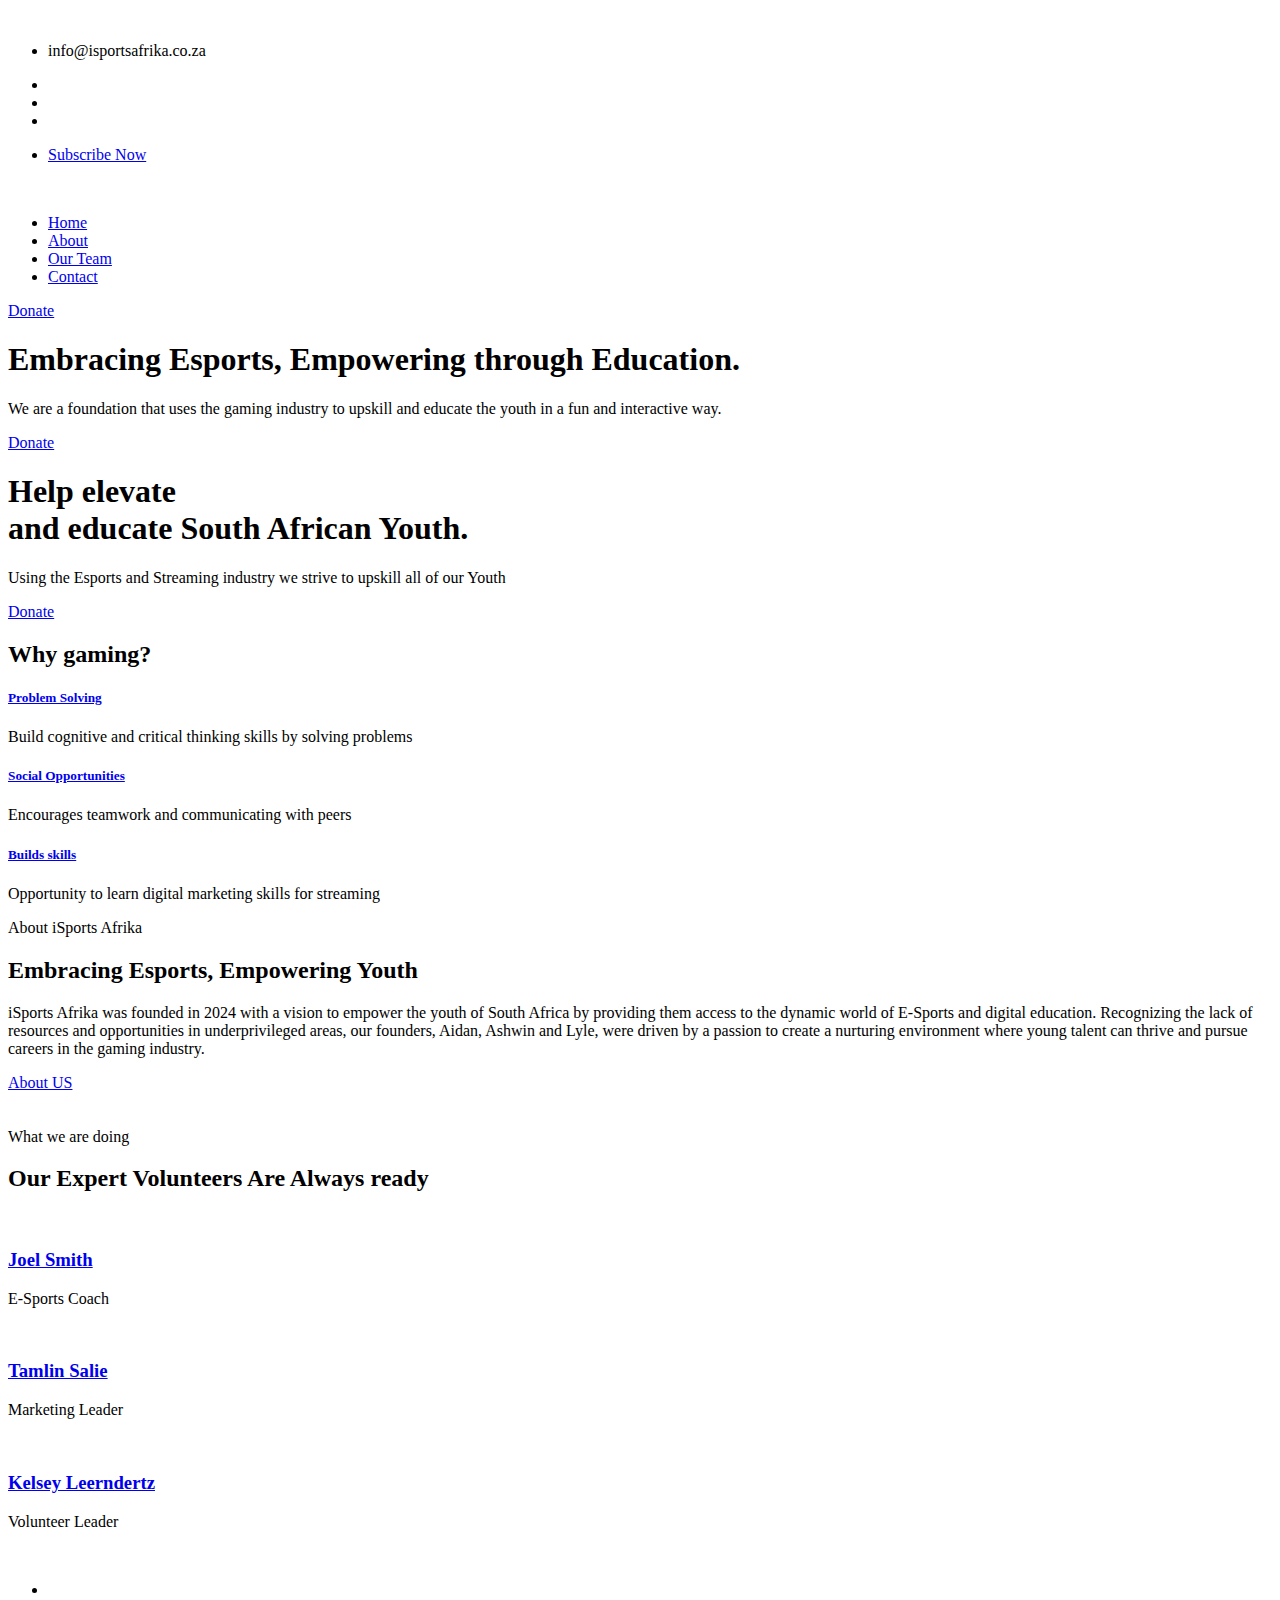
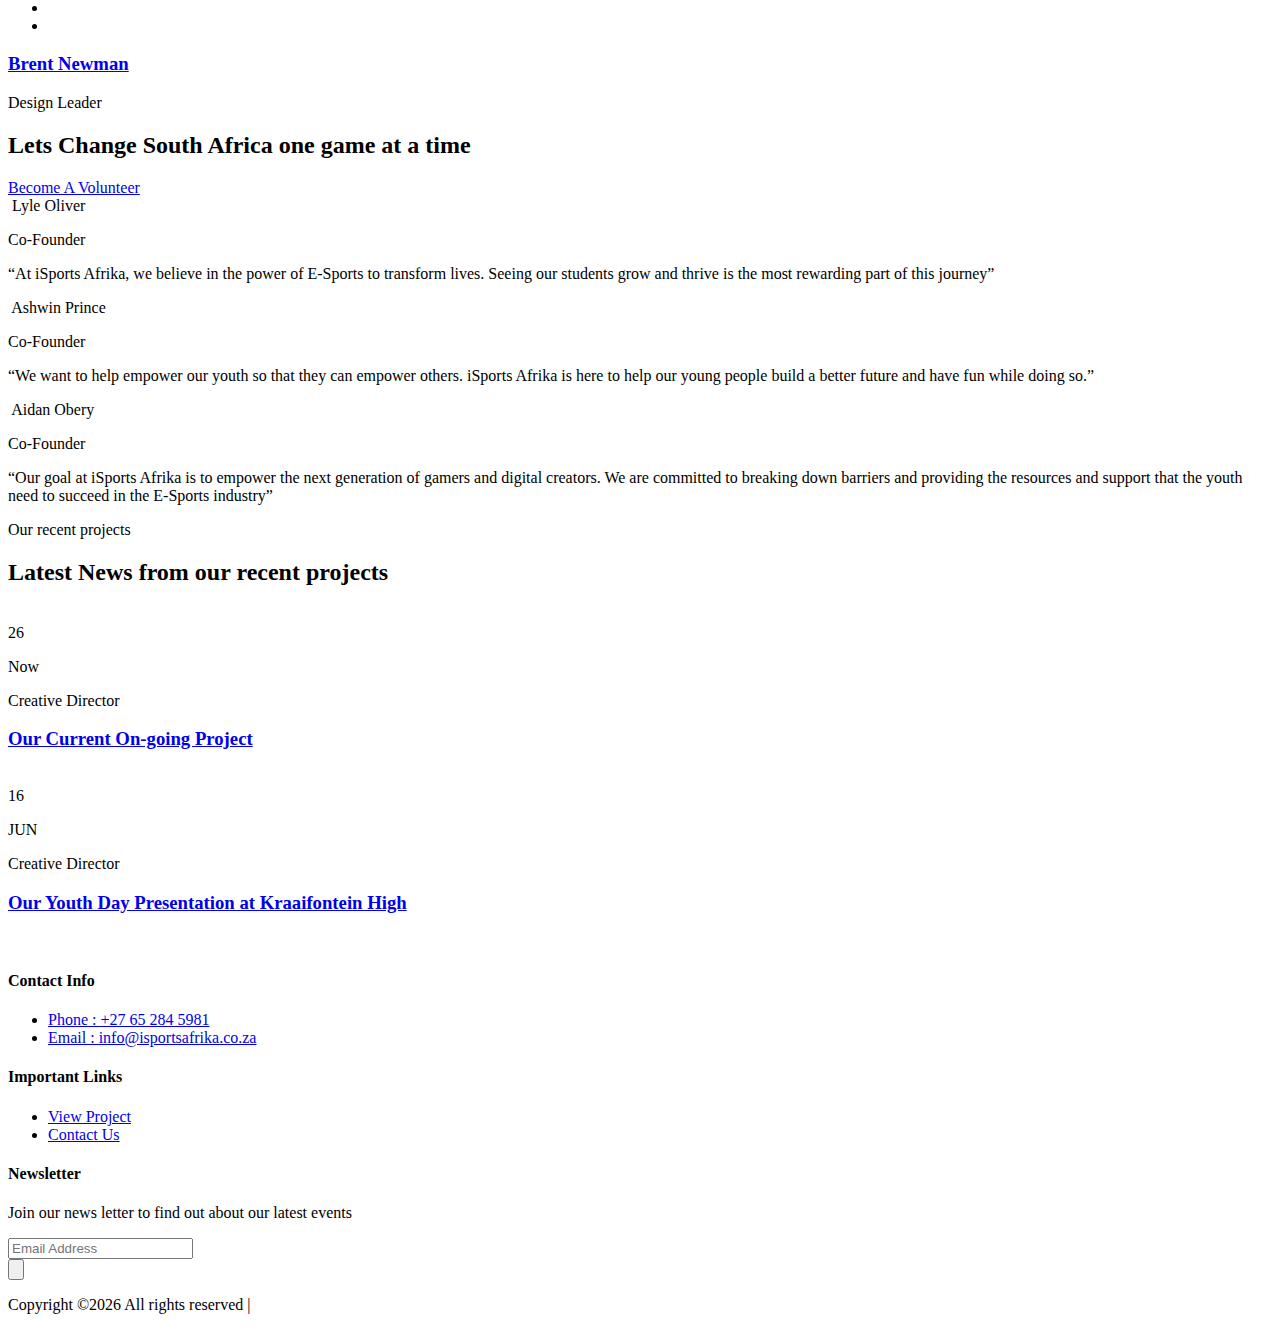
==== index.html @ 0a72df94 "Add files via upload" ====
<!doctype html>
<html class="no-js" lang="zxx">
<head>
    <meta charset="utf-8">
    <meta http-equiv="x-ua-compatible" content="ie=edge">
    <title> iSports Afrika Foundation</title>
    <meta name="description" content="">
    <meta name="viewport" content="width=device-width, initial-scale=1">
    <link rel="manifest" href="site.webmanifest">
    <link rel="shortcut icon" type="image/x-icon" href="/assets/img/logo/loder.png">

	<!-- CSS here -->
	<link rel="stylesheet" href="assets/css/bootstrap.min.css">
	<link rel="stylesheet" href="assets/css/owl.carousel.min.css">
	<link rel="stylesheet" href="assets/css/slicknav.css">
    <link rel="stylesheet" href="assets/css/flaticon.css">
    <link rel="stylesheet" href="assets/css/progressbar_barfiller.css">
    <link rel="stylesheet" href="assets/css/gijgo.css">
    <link rel="stylesheet" href="assets/css/animate.min.css">
    <link rel="stylesheet" href="assets/css/animated-headline.css">
	<link rel="stylesheet" href="assets/css/magnific-popup.css">
	<link rel="stylesheet" href="assets/css/fontawesome-all.min.css">
	<link rel="stylesheet" href="assets/css/themify-icons.css">
	<link rel="stylesheet" href="assets/css/slick.css">
	<link rel="stylesheet" href="assets/css/nice-select.css">
	<link rel="stylesheet" href="assets/css/style.css">
</head>
<body>
    <!-- ? Preloader Start -->
    <div id="preloader-active">
        <div class="preloader d-flex align-items-center justify-content-center">
            <div class="preloader-inner position-relative">
                <div class="preloader-circle"></div>
                <div class="preloader-img pere-text">
                    <img src="assets/img/logo/loder.png" alt="">
                </div>
            </div>
        </div>
    </div>
    <!-- Preloader Start -->
    <header>
        <!-- Header Start -->
        <div class="header-area">
            <div class="main-header ">
                <div class="header-top d-none d-lg-block">
                    <div class="container-fluid">
                        <div class="col-xl-12">
                            <div class="row d-flex justify-content-between align-items-center">
                                <div class="header-info-left d-flex">
                                    <ul>     
                                        
                                        <li>info@isportsafrika.co.za</li>
                                    </ul>
                                    <div class="header-social">    
                                        <ul>
                                            <li><a href="https://x.com/iSportsAfrika"><i class="fab fa-twitter"></i></a></li>
                                            <li><a  href="https://www.facebook.com/profile.php?id=61561066805795&mibextid=LQQJ4d"><i class="fab fa-facebook-f"></i></a></li>
                                            <li><a href="https://www.instagram.com/isportsafrika?igsh=MXF4ZG14bmx6enlydg%3D%3D&utm_source=qr"><i class="fab fa-instagram"></i></a></li>
                                            
                                        </ul>
                                    </div>
                                </div>
                                <div class="header-info-right d-flex align-items-center">
                                    
                                    <ul class="contact-now">     
                                        <li><a href="contact.html"> Subscribe Now</a></li>
                                    </ul>
                                </div>
                            </div>
                        </div>
                    </div>
                </div>
                <div class="header-bottom  header-sticky">
                    <div class="container-fluid">
                        <div class="row align-items-center">
                            <!-- Logo -->
                            <div class="col-xl-2 col-lg-2">
                                <div class="logo">
                                    <a href="index.html"><img src="assets/img/logo/logo.png" alt=""></a>
                                </div>
                            </div>
                            <div class="col-xl-10 col-lg-10">
                                <div class="menu-wrapper  d-flex align-items-center justify-content-end">
                                    <!-- Main-menu -->
                                    <div class="main-menu d-none d-lg-block">
                                        <nav>
                                            <ul id="navigation">                                                                                          
                                                <li><a href="index.html">Home</a></li>
                                                <li><a href="about.html">About</a></li>
                                                <li><a href="#Team">Our Team</a></li>
                                                
                                            
                                                
                                                </li>
                                                <li><a href="contact.html">Contact</a></li>
                                            </ul>
                                        </nav>
                                    </div>
                                    <!-- Header-btn -->
                                    <div class="header-right-btn d-none d-lg-block ml-20">
                                        <a href="contact.html" class="btn header-btn">Donate</a>
                                    </div>
                                </div>
                            </div> 
                            <!-- Mobile Menu -->
                            <div class="col-12">
                                <div class="mobile_menu d-block d-lg-none"></div>
                            </div>
                        </div>
                    </div>
                </div>
            </div>
        </div>
        <!-- Header End -->
    </header>
    <!-- header end -->
    <main>
    <!-- slider Area Start-->
    <div class="slider-area">
        <div class="slider-active">
            <!-- Single Slider -->
            <div class="single-slider slider-height d-flex align-items-center">
                <div class="container">
                    <div class="row">
                        <div class="col-xl-6 col-lg-6 col-md-8 col-sm-10">
                            <div class="hero__caption">
                                <h1 data-animation="fadeInUp" data-delay=".6s">Embracing Esports, Empowering through Education.</h1>
                                <P data-animation="fadeInUp" data-delay=".8s" >We are a foundation that uses the gaming industry to upskill and educate the youth in a fun and interactive way.</P>
                                <!-- Hero-btn -->
                                <div class="hero__btn">
                                    <a href="contact.html" class="btn hero-btn mb-10"  data-animation="fadeInLeft" data-delay=".8s">Donate</a>
                                    <a href="contact.html" class="cal-btn ml-15" data-animation="fadeInRight" data-delay="1.0s">
                                        
                                    
                                    </a>
                                </div>
                            </div>
                        </div>
                    </div>
                </div>
            </div>
            <!-- Single Slider -->
            <div class="single-slider slider-height d-flex align-items-center">
                <div class="container">
                    <div class="row">
                        <div class="col-xl-6 col-lg-6 col-md-8 col-sm-10">
                            <div class="hero__caption">
                                <h1 data-animation="fadeInUp" data-delay=".6s">Help elevate<br> and educate South African Youth.</h1>
                                <P data-animation="fadeInUp" data-delay=".8s" >Using the Esports and Streaming industry we strive to upskill all of our Youth</P>
                                <!-- Hero-btn -->
                                <div class="hero__btn">
                                    <a href="contact.html" class="btn hero-btn mb-10"  data-animation="fadeInLeft" data-delay=".8s">Donate</a>
                                    <a href="contact.html" class="cal-btn ml-15" data-animation="fadeInRight" data-delay="1.0s">
                                        
                                        
                                    </a>
                                </div>
                            </div>
                        </div>
                    </div>
                </div>
            </div>
        </div>
    </div>
    <!-- slider Area End-->
    <!--? Services Area Start -->
    <div class="service-area section-padding30">
        <div class="container">
            <div class="row justify-content-center">
                <div class="col-xl-6 col-lg-7 col-md-10 col-sm-10">
                    <!-- Section Tittle -->
                    <div class="section-tittle text-center mb-80">
                        
                        <h2>Why gaming?</h2>
                    </div>
                </div>
            </div>
            <div class="row">
                <div class="col-lg-4 col-md-6 col-sm-6">
                    <div class="single-cat text-center mb-50">
                        <div class="cat-icon">
                            <span class="flaticon-null-1"></span>
                        </div>
                        <div class="cat-cap">
                            <h5><a href="services.html">Problem Solving</a></h5>
                            <p>Build cognitive and critical thinking skills by solving problems                            </p>
                        </div>
                    </div>
                </div>
                <div class="col-lg-4 col-md-6 col-sm-6">
                    <div class="single-cat active text-center mb-50">
                        <div class="cat-icon">
                            <span class="flaticon-think"></span>
                        </div>
                        <div class="cat-cap">
                            <h5><a href="services.html">Social Opportunities</a></h5>
                            <p>Encourages teamwork and communicating with peers
                            </p>
                        </div>
                    </div>
                </div>
                <div class="col-lg-4 col-md-6 col-sm-6">
                    <div class="single-cat text-center mb-50">
                        <div class="cat-icon">
                            <span class="flaticon-gear"></span>
                        </div>
                        <div class="cat-cap">
                            <h5><a href="services.html">Builds skills</a></h5>
                            <p>Opportunity to learn digital marketing skills for streaming</p>
                        </div>
                    </div>
                </div>
            </div>
        </div>
    </div>
    <!-- Services Area End -->
    <!--? About Law Start-->
    <section class="about-low-area section-padding2">
        <div class="container">
            <div class="row">
                <div class="col-lg-6 col-md-10">
                    <div class="about-caption mb-50">
                        <!-- Section Tittle -->
                        <div class="section-tittle mb-35">
                            <span>About iSports Afrika</span>
                            <h2>Embracing Esports, Empowering Youth</h2>
                        </div>
                        <p>iSports Afrika was founded in 2024 with a vision to empower the youth of South Africa by providing them access to the dynamic world of E-Sports and digital education. Recognizing the lack of resources and opportunities in underprivileged areas, our founders, Aidan, Ashwin and Lyle, were driven by a passion to create a nurturing environment where young talent can thrive and pursue careers in the gaming industry.</p>
                        <div class="section-tittle mb-35">
                            <span></span>
                        </div>
                    </div>
                    <a href="about.html" class="btn">About US</a>
                </div>
                <div class="col-lg-6 col-md-12">
                    <!-- about-img -->
                    <div class="about-img ">
                        <div class="about-font-img d-none d-lg-block">
                            <img src="assets/img/gallery/about2.png" alt="">
                        </div>
                        <div class="about-back-img ">
                            <img src="assets/img/gallery/about1.png" alt="">
                        </div>
                    </div>
                </div>
            </div>
        </div>
    </section>
    <!-- About Law End-->

    <section id="Team">
    <!--? Team Ara Start -->
    <div class="team-area pt-160 pb-160">
        <div class="container">
            <div class="row justify-content-center">
                <div class="col-xl-6 col-lg-7 col-md-10 col-sm-10">
                    <!-- Section Tittle -->
                    <div class="section-tittle section-tittle2 text-center mb-70">
                        <span>What we are doing</span>
                        <h2>Our Expert Volunteers Are Always ready</h2>
                    </div> 
                </div>
            </div>
            <div class="row">
                <div class="col-lg-3 col-md-6 col-sm-6">
                    <div class="single-team mb-30">
                        <div class="team-img">
                            <img src="assets/img/gallery/joel.png" alt="">
                            <!-- Blog Social -->
                            
                        </div>
                        <div class="team-caption">
                            <h3><a href="instructor.html">Joel Smith</a></h3>
                            <p>E-Sports Coach</p>
                        </div>
                    </div>
                </div>
                <div class="col-lg-3 col-md-6 col-sm-6">
                    <div class="single-team mb-30">
                        <div class="team-img">
                            <img src="assets/img/gallery/tamlin.png" alt="">
                            <!-- Blog Social -->
                           
                        </div>
                        <div class="team-caption">
                            <h3><a href="instructor.html">Tamlin Salie</a></h3>
                            <p>Marketing Leader</p>
                        </div>
                    </div>
                </div>
                <div class="col-lg-3 col-md-6 col-sm-6">
                    <div class="single-team mb-30">
                        <div class="team-img">
                            <img src="assets/img/gallery/kelsey.png" alt="">
                            <!-- Blog Social -->
                           
                        </div>
                        <div class="team-caption">
                            <h3><a href="instructor.html">Kelsey Leerndertz</a></h3>
                            <p>Volunteer Leader</p>
                        </div>
                    </div>
                </div>
                <div class="col-lg-3 col-md-6 col-sm-6">
                    <div class="single-team mb-30">
                        <div class="team-img">
                            <img src="assets/img/gallery/brent.png" alt="">
                            <!-- Blog Social -->
                            <ul class="team-social">
                                <li><a href="#"><i class="fab fa-facebook-f"></i></a></li>
                                <li><a href="#"><i class="fab fa-twitter"></i></a></li>
                                <li><a href="#"><i class="fas fa-globe"></i></a></li>
                            </ul>
                        </div>
                        <div class="team-caption">
                            <h3><a href="instructor.html">Brent Newman</a></h3>
                            <p>Design Leader</p>
                        
                        </div>
                    </div>
                </div>
            </div>
        </div>
    </div>

</section>
    <!-- Team Ara End -->
    <!-- Want To work -->
    <section class="wantToWork-area ">
        <div class="container">
            <div class="wants-wrapper w-padding2  section-bg" data-background="assets/img/gallery/section_bg01.png">
                <div class="row align-items-center justify-content-between">
                    <div class="col-xl-5 col-lg-9 col-md-8">
                        <div class="wantToWork-caption wantToWork-caption2">
                            <h2>Lets Change South Africa one game at a time</h2>
                        </div>
                    </div>
                    <div class="col-xl-2 col-lg-3 col-md-4">
                        <a href="contact.html" class="btn white-btn f-right sm-left">Become A Volunteer</a>
                    </div>
                </div>
            </div>
        </div>
    </section>
    <!-- Want To work End -->
    <!--? Testimonial Start -->
    <div class="testimonial-area testimonial-padding">
        <div class="container">
            <!-- Testimonial contents -->
            <div class="row d-flex justify-content-center">
                <div class="col-xl-8 col-lg-8 col-md-10">
                    <div class="h1-testimonial-active dot-style">
                        <!-- Single Testimonial -->
                        <div class="single-testimonial text-center">
                            <div class="testimonial-caption ">
                                <!-- founder -->
                                <div class="testimonial-founder">
                                    <div class="founder-img mb-40">
                                        <img src="assets/img/gallery/lyle_circle_resized.png" alt="">
                                        <span>Lyle Oliver</span>
                                        <p>Co-Founder</p>
                                    </div>
                                </div>
                                <div class="testimonial-top-cap">
                                    <p>“At iSports Afrika, we believe in the power of E-Sports to transform lives. Seeing our students grow and thrive is the most rewarding part of this journey”</p>
                                </div>
                            </div>
                        </div>
                        <!-- Single Testimonial -->
                        <div class="single-testimonial text-center">
                            <div class="testimonial-caption ">
                                <!-- founder -->
                                <div class="testimonial-founder">
                                    <div class="founder-img mb-40">
                                        <img src="assets/img/gallery/ashwin_circle_resized.png" alt="">
                                        <span>Ashwin Prince</span>
                                        <p>Co-Founder</p>
                                    </div>
                                </div>
                                <div class="testimonial-top-cap">
                                    <p>“We want to help empower our youth so that they can empower others. iSports Afrika is here to help our young people build a better future and have fun while doing so.”</p>
                                </div>
                            </div>
                        </div>
                        <!-- Single Testimonial -->
                        <div class="single-testimonial text-center">
                            <div class="testimonial-caption ">
                                <!-- founder -->
                                <div class="testimonial-founder">
                                    <div class="founder-img mb-40">
                                        <img src="assets/img/gallery/aiden_circle_resized.png" alt="">
                                        <span>Aidan Obery</span>
                                        <p>Co-Founder</p>
                                    </div>
                                </div>
                                <div class="testimonial-top-cap">
                                    <p>“Our goal at iSports Afrika is to empower the next generation of gamers and digital creators. We are committed to breaking down barriers and providing the resources and support that the youth need to succeed in the E-Sports industry”</p>
                                </div>
                            </div>
                        </div>
                    </div>
                </div>
            </div>
        </div>
    </div>
    <!-- Testimonial End -->
    <!--? Blog Area Start -->
    <section class="home-blog-area section-padding30">
        <div class="container">
            <!-- Section Tittle -->
            <div class="row justify-content-center">
                <div class="col-xl-5 col-lg-6 col-md-9 col-sm-10">
                    <div class="section-tittle text-center mb-90">
                        <span>Our recent projects</span>
                        <h2>Latest News from our recent projects</h2>
                    </div>
                </div>
            </div>
            <div class="row">
                <div class="col-xl-6 col-lg-6 col-md-6">
                    <div class="home-blog-single mb-30">
                        <div class="blog-img-cap">
                            <div class="blog-img"> <a href="assets/First Presentation Report 16 June 2024.pdf"></a>
                                <img src="assets/img/gallery/blog_replace.png" alt="">
                                <!-- Blog date -->
                                <div class="blog-date text-center">
                                    <span>26</span>
                                    <p>Now</p>
                                </div>
                            </div>
                            <div class="blog-cap">
                                <p>Creative Director</p>
                                <h3><a href="/assets/First Presentation Report 16 June 2024.pdf">Our Current On-going Project</a></h3>
                            </div>
                        </div>
                    </div>
                </div>
                <div class="col-xl-6 col-lg-6 col-md-6">
                    <div class="home-blog-single mb-30">
                        <div class="blog-img-cap">
                            <div class="blog-img">
                                <img src="assets/img/gallery/youth_day_blog.png" alt="">
                                <!-- Blog date -->
                                <div class="blog-date text-center">
                                    <span>16</span>
                                    <p>JUN</p>
                                </div>
                            </div>
                            <div class="blog-cap">
                                <p>Creative Director</p>
                                <h3><a href="/assets/First Presentation Report 16 June 2024.pdf">Our Youth Day Presentation at Kraaifontein High</a></h3>
                            </div>
                        </div>
                    </div>
                </div>
            </div>
        </div>
    </section>
    <!-- Blog Area End -->
   
    </main>
    <footer>
        <div class="footer-wrapper section-bg2" data-background="assets/img/gallery/footer_bg.png">
            <!-- Footer Top-->
            <div class="footer-area footer-padding">
                <div class="container">
                    <div class="row d-flex justify-content-between">
                        <div class="col-xl-3 col-lg-3 col-md-4 col-sm-6">
                        <div class="single-footer-caption mb-50">
                            <div class="single-footer-caption mb-30">
                                <div class="footer-tittle">
                                    <div class="footer-logo mb-20">
                                        <a href="index.html"><img src="assets/img/logo/logo_footer.png" alt=""></a>
                                    </div>
                                </div>
                            </div>
                        </div>
                        </div>
                        <div class="col-xl-3 col-lg-3 col-md-4 col-sm-5">
                            <div class="single-footer-caption mb-50">
                                <div class="footer-tittle">
                                    <h4>Contact Info</h4>
                                    <ul>
                                        </li>
                                        <li><a href="#">Phone : +27 65 284 5981</a></li>
                                        <li><a href="#">Email : info@isportsafrika.co.za</a></li>
                                    </ul>
                                </div>

                            </div>
                        </div>
                        <div class="col-xl-3 col-lg-3 col-md-4 col-sm-5">
                            <div class="single-footer-caption mb-50">
                                <div class="footer-tittle">
                                    <h4>Important Links</h4>
                                    <ul>
                                        <li><a href="/assets/First Presentation Report 16 June 2024.pdf"> View Project</a></li>
                                        <li><a href="contact.html">Contact Us</a></li>
                                        
                                    </ul>
                                </div>
                            </div>
                        </div>
                        <div class="col-xl-3 col-lg-3 col-md-4 col-sm-5">
                            <div class="single-footer-caption mb-50">
                                <div class="footer-tittle">
                                    <h4>Newsletter</h4>
                                    <div class="footer-pera footer-pera2">
                                    <p>Join our news letter to find out about our latest events</p>
                                </div>
                                <!-- Form -->
                                <div class="footer-form" >
                                    <div id="mc_embed_signup">
                                        <form target="_blank" action="https://spondonit.us12.list-manage.com/subscribe/post?u=1462626880ade1ac87bd9c93a&amp;id=92a4423d01"
                                        method="get" class="subscribe_form relative mail_part">
                                            <input type="email" name="email" id="newsletter-form-email" placeholder="Email Address"
                                            class="placeholder hide-on-focus" onfocus="this.placeholder = ''"
                                            onblur="this.placeholder = ' Email Address '">
                                            <div class="form-icon">
                                                <button type="submit" name="submit" id="newsletter-submit"
                                                class="email_icon newsletter-submit button-contactForm"><img src="assets/img/gallery/form.png" alt=""></button>
                                            </div>
                                            <div class="mt-10 info"></div>
                                        </form>
                                    </div>
                                </div>
                                </div>
                            </div>
                        </div>
                    </div>
                </div>
            </div>
            <!-- footer-bottom -->
            <div class="footer-bottom-area">
                <div class="container">
                    <div class="footer-border">
                        <div class="row d-flex justify-content-between align-items-center">
                            <div class="col-xl-10 col-lg-9 ">
                                <div class="footer-copy-right">
                                    <p><!-- Link back to Colorlib can't be removed. Template is licensed under CC BY 3.0. -->
  Copyright &copy;<script>document.write(new Date().getFullYear());</script> All rights reserved | </a>
  <!-- Link back to Colorlib can't be removed. Template is licensed under CC BY 3.0. --></p>
                                </div>
                            </div>
                            <div class="col-xl-2 col-lg-3">
                                <div class="footer-social f-right">
                                    <a href="https://x.com/iSportsAfrika"><i class="fab fa-twitter"></i></a>
                                    <a  href="https://www.facebook.com/profile.php?id=61561066805795&mibextid=LQQJ4d"><i class="fab fa-facebook-f"></i></a>
                                    <a href="#"><i class="fas fa-globe"></i></a>
                                    
                                </div>
                            </div>
                        </div>
                    </div>
                </div>
            </div>
        </div>
    </footer>
    

    <!-- Scroll Up -->
    <div id="back-top" >
        <a title="Go to Top" href="#"> <i class="fas fa-level-up-alt"></i></a>
    </div>

    <!-- JS here -->

    <script src="./assets/js/vendor/modernizr-3.5.0.min.js"></script>
    <!-- Jquery, Popper, Bootstrap -->
    <script src="./assets/js/vendor/jquery-1.12.4.min.js"></script>
    <script src="./assets/js/popper.min.js"></script>
    <script src="./assets/js/bootstrap.min.js"></script>
    <!-- Jquery Mobile Menu -->
    <script src="./assets/js/jquery.slicknav.min.js"></script>

    <!-- Jquery Slick , Owl-Carousel Plugins -->
    <script src="./assets/js/owl.carousel.min.js"></script>
    <script src="./assets/js/slick.min.js"></script>
    <!-- One Page, Animated-HeadLin -->
    <script src="./assets/js/wow.min.js"></script>
    <script src="./assets/js/animated.headline.js"></script>
    <script src="./assets/js/jquery.magnific-popup.js"></script>

    <!-- Date Picker -->
    <script src="./assets/js/gijgo.min.js"></script>
    <!-- Nice-select, sticky -->
    <script src="./assets/js/jquery.nice-select.min.js"></script>
    <script src="./assets/js/jquery.sticky.js"></script>
    <!-- Progress -->
    <script src="./assets/js/jquery.barfiller.js"></script>
    
    <!-- counter , waypoint,Hover Direction -->
    <script src="./assets/js/jquery.counterup.min.js"></script>
    <script src="./assets/js/waypoints.min.js"></script>
    <script src="./assets/js/jquery.countdown.min.js"></script>
    <script src="./assets/js/hover-direction-snake.min.js"></script>

    <!-- contact js -->
    <script src="./assets/js/contact.js"></script>
    <script src="./assets/js/jquery.form.js"></script>
    <script src="./assets/js/jquery.validate.min.js"></script>
    <script src="./assets/js/mail-script.js"></script>
    <script src="./assets/js/jquery.ajaxchimp.min.js"></script>
    
    <!-- Jquery Plugins, main Jquery -->	
    <script src="./assets/js/plugins.js"></script>
    <script src="./assets/js/main.js"></script>
    
    </body>
</html>
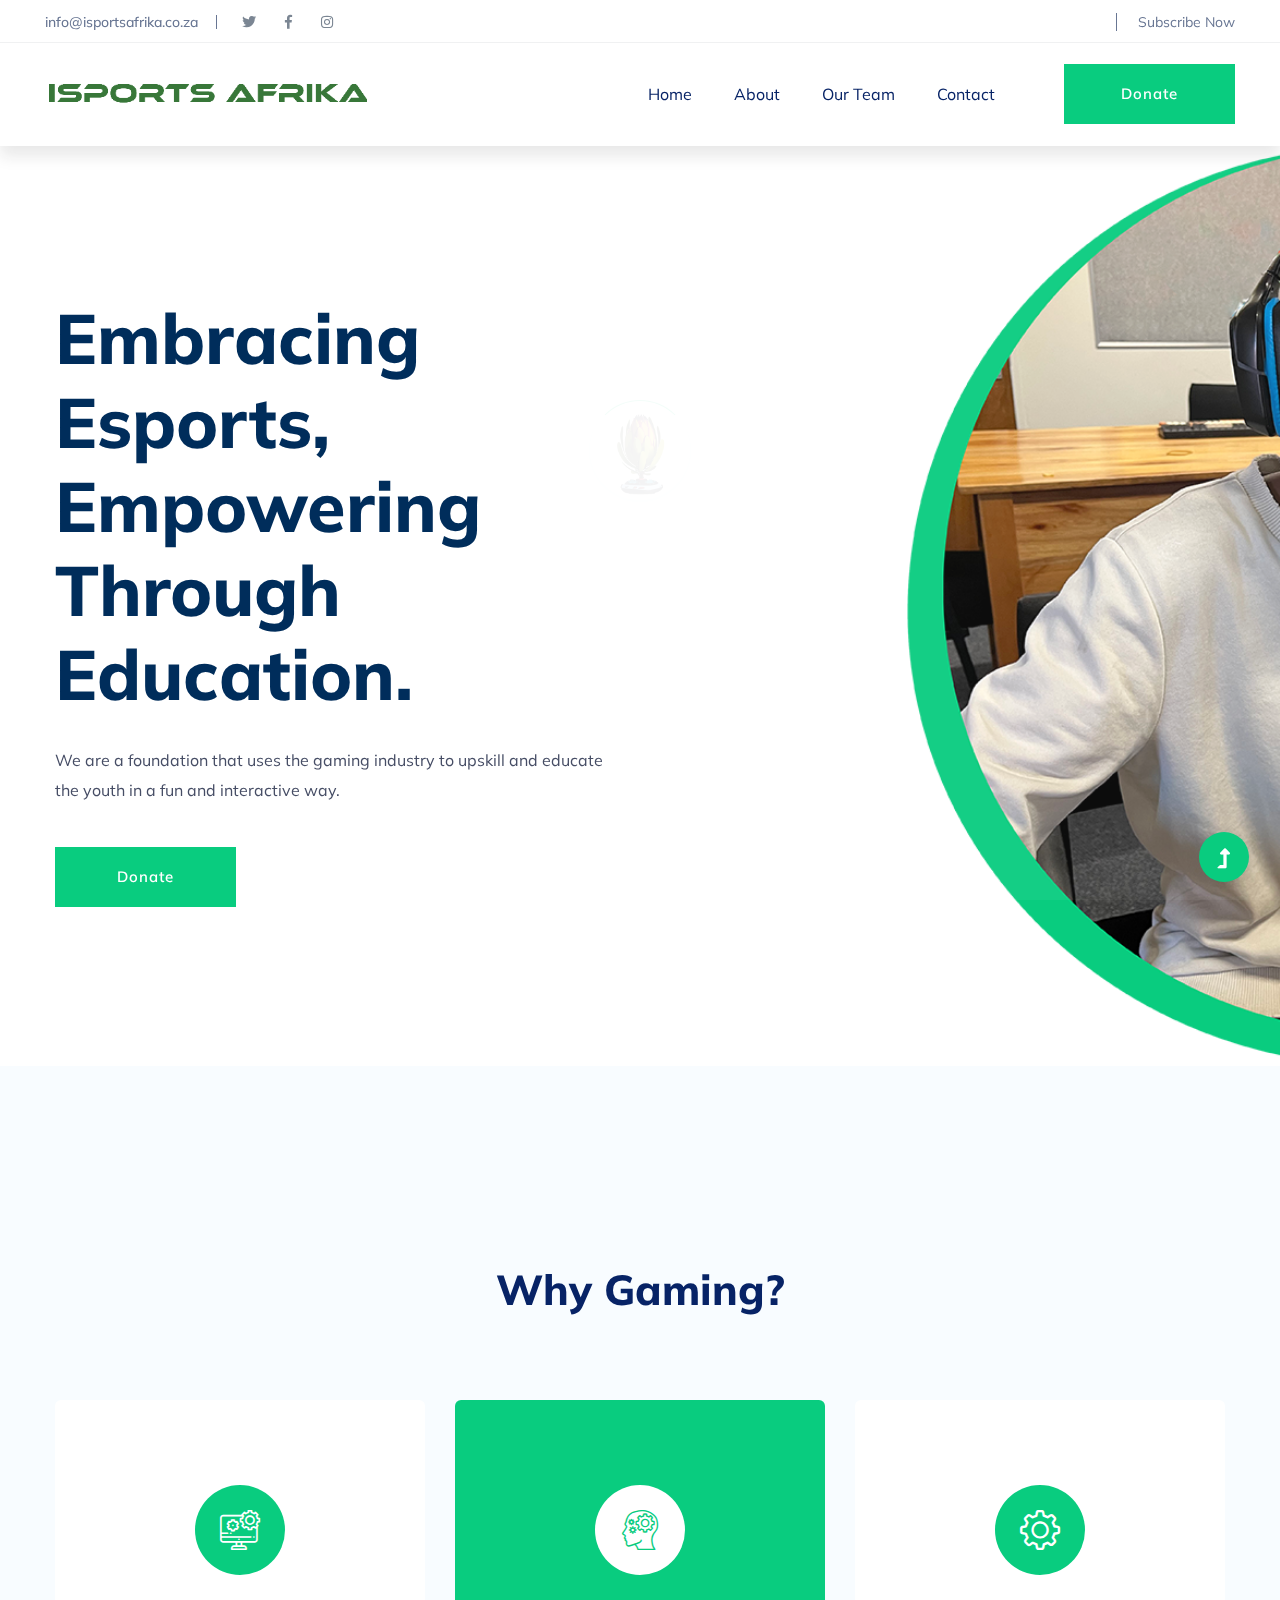
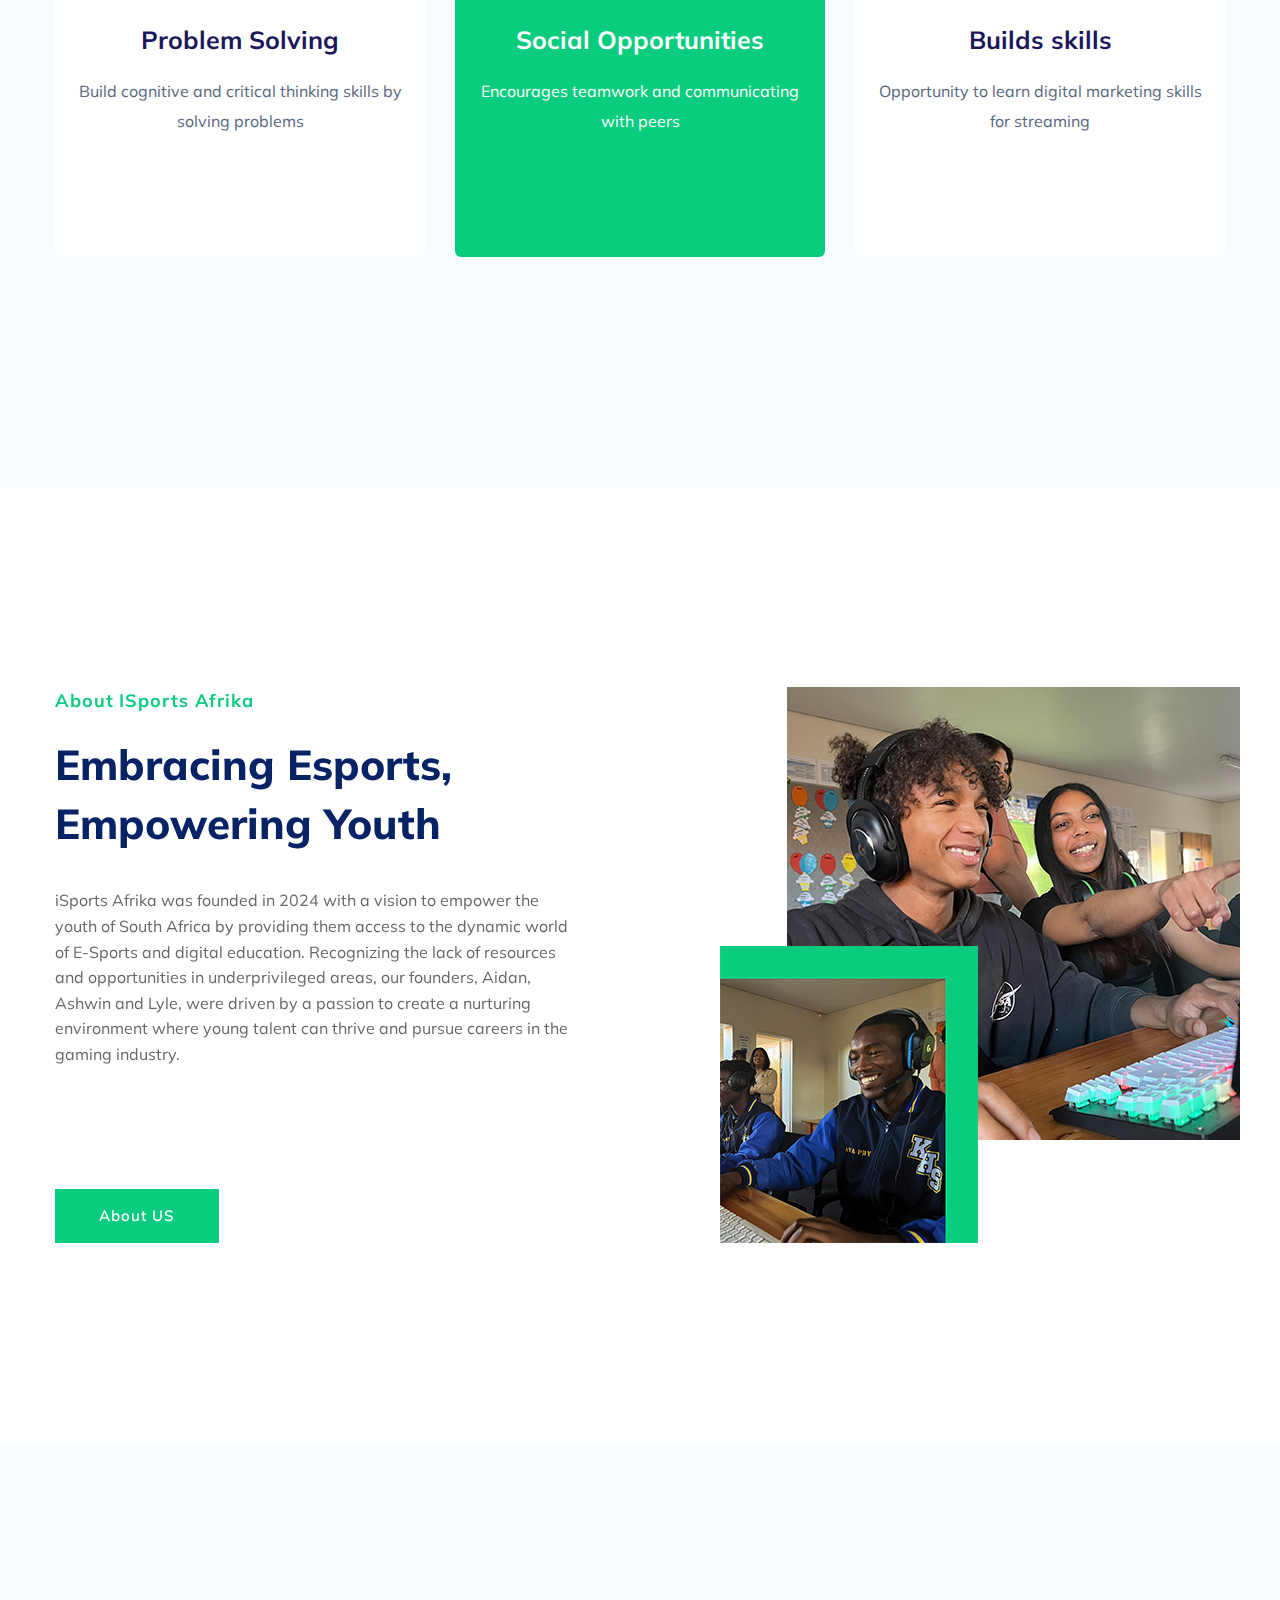
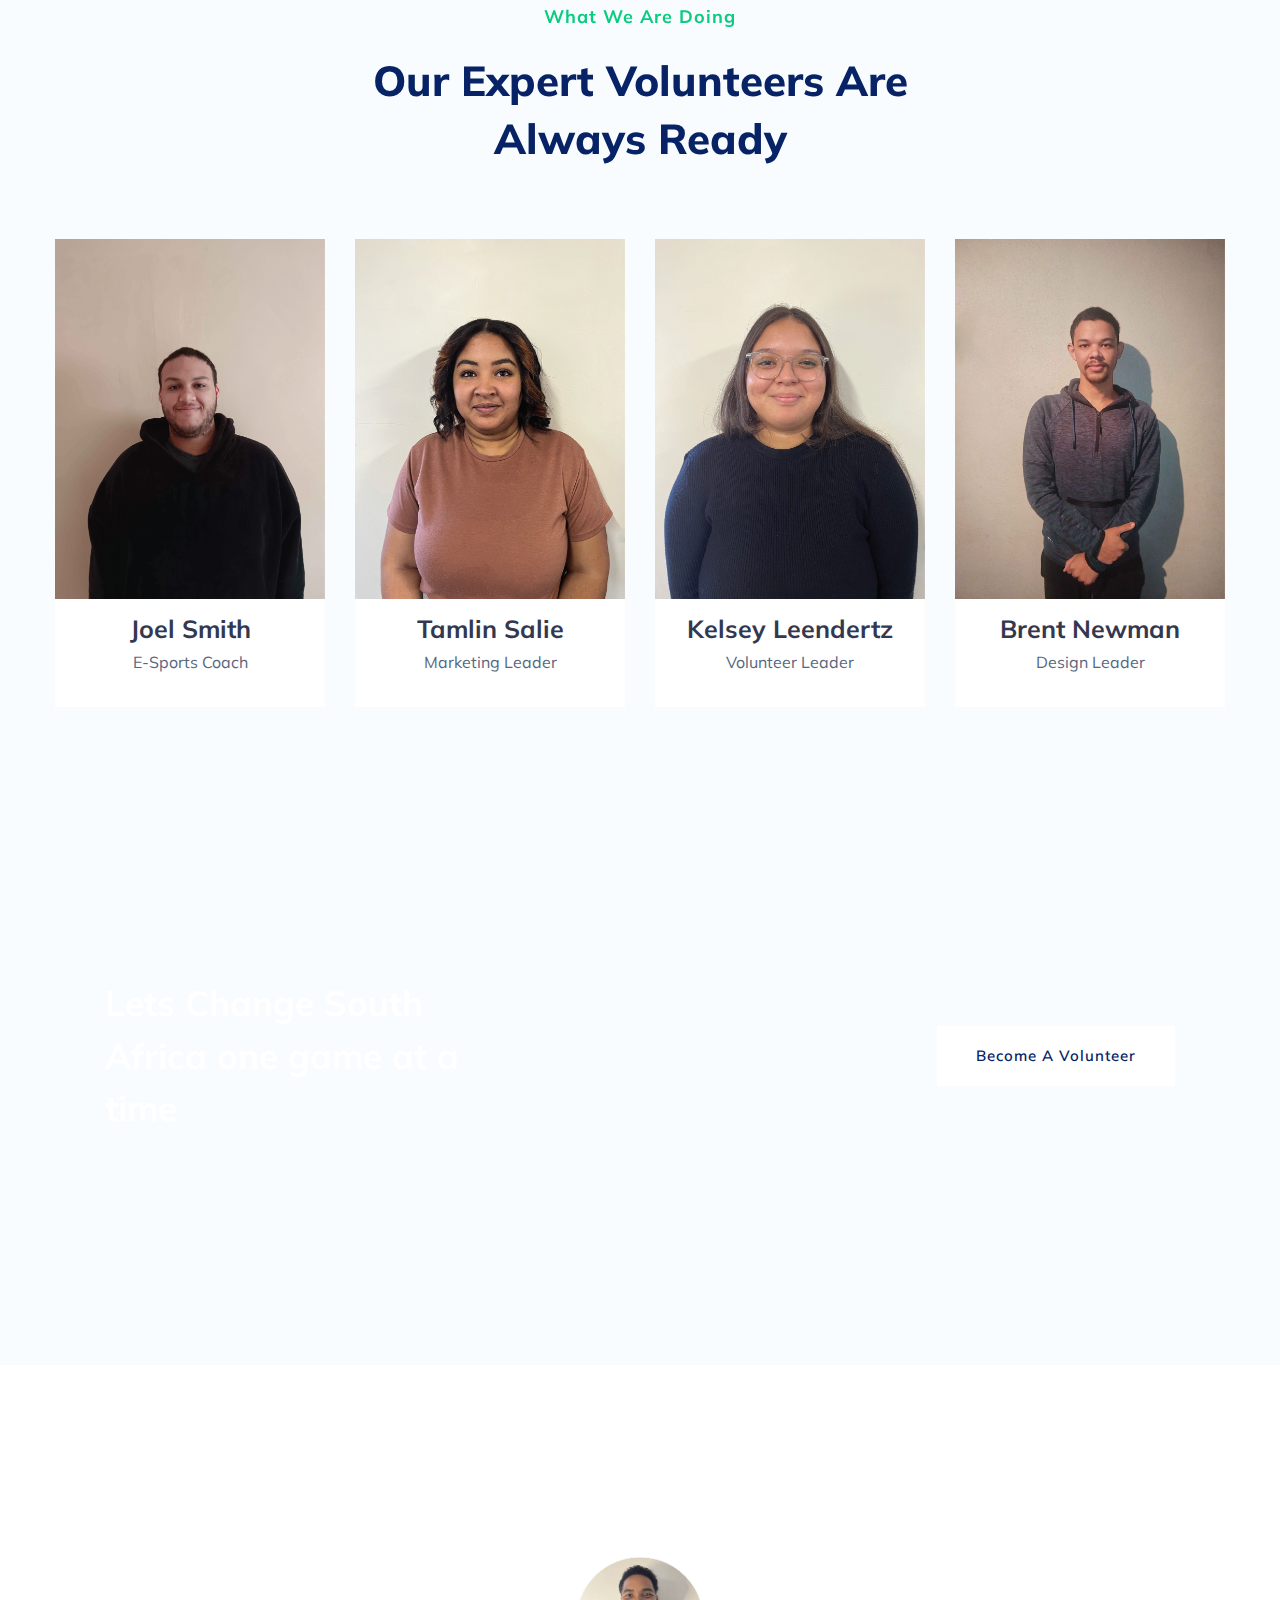
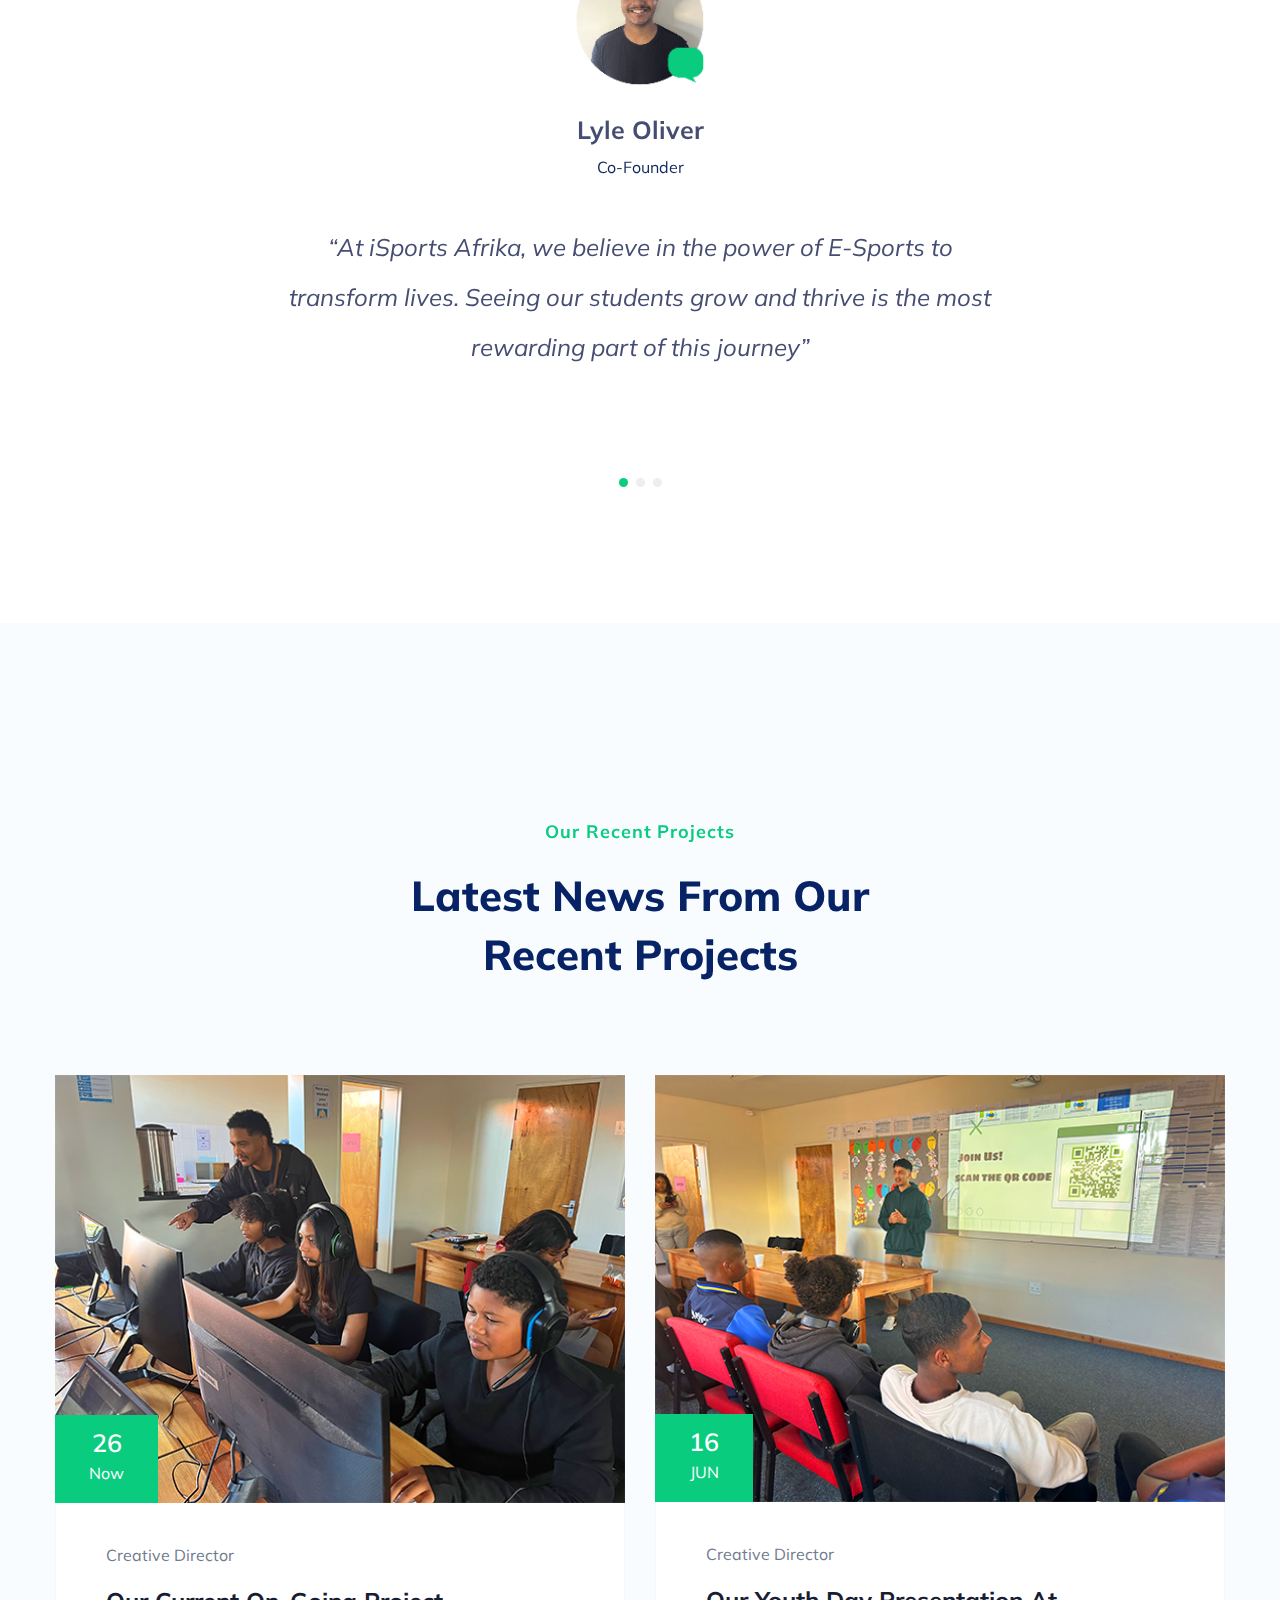
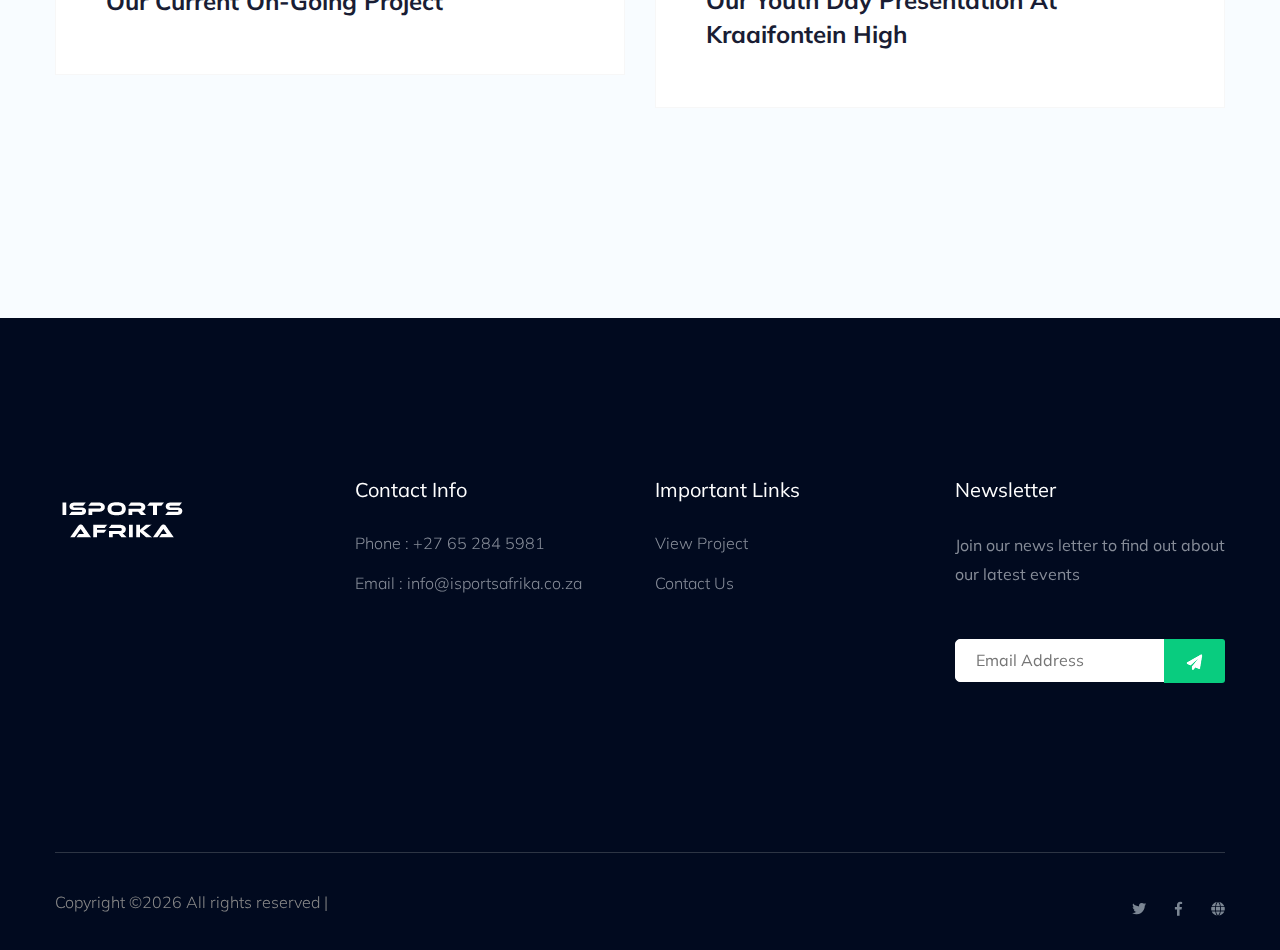
==== commit 99e15f17: "Update index.html" ====
--- a/index.html
+++ b/index.html
@@ -296,7 +296,7 @@
                            
                         </div>
                         <div class="team-caption">
-                            <h3><a href="instructor.html">Kelsey Leerndertz</a></h3>
+                            <h3><a href="instructor.html">Kelsey Leendertz</a></h3>
                             <p>Volunteer Leader</p>
                         </div>
                     </div>
@@ -607,4 +607,4 @@
     <script src="./assets/js/main.js"></script>
     
     </body>
-</html>+</html>
--- a/assets/css/flaticon.css
+++ b/assets/css/flaticon.css
@@ -0,0 +1,34 @@
+	/*
+  	Flaticon icon font: Flaticon
+  	Creation date: 02/06/2020 05:24
+  	*/
+
+@font-face {
+  font-family: "Flaticon";
+  src: url("../fonts/Flaticon.eot");
+  src: url("../fonts/Flaticon.eot?#iefix") format("embedded-opentype"),
+       url("../fonts/Flaticon.woff2") format("woff2"),
+       url("../fonts/Flaticon.woff") format("woff"),
+       url("../fonts/Flaticon.ttf") format("truetype"),
+       url("../fonts/Flaticon.svg#Flaticon") format("svg");
+  font-weight: normal;
+  font-style: normal;
+}
+
+@media screen and (-webkit-min-device-pixel-ratio:0) {
+  @font-face {
+    font-family: "Flaticon";
+    src: url("../fonts/Flaticon.svg#Flaticon") format("svg");
+  }
+}
+
+[class^="flaticon-"]:before, [class*=" flaticon-"]:before,
+[class^="flaticon-"]:after, [class*=" flaticon-"]:after {   
+  font-family: Flaticon;
+font-style: normal;
+}
+
+.flaticon-null:before { content: "\f100"; }
+.flaticon-null-1:before { content: "\f101"; }
+.flaticon-gear:before { content: "\f102"; }
+.flaticon-think:before { content: "\f103"; }--- a/assets/css/progressbar_barfiller.css
+++ b/assets/css/progressbar_barfiller.css
@@ -0,0 +1,98 @@
+
+
+/* Custom Code skills */
+.single-skill{
+  display: flex;
+}
+
+.single-skill span {
+	color: #79838b;
+	font-size: 13px;
+	font-weight: 300;
+	letter-spacing: 0;
+	margin-bottom: 14px;
+	display: block;
+}
+.single-skill .bar-progress {
+	width: 100%;
+}
+.single-skill .bar-title {
+  width: 20%;
+  margin-bottom: 19px;
+}
+
+.skills-content {
+  padding-top: 200px;
+  padding-left: 70px;
+}
+
+.skills-shape-bg {
+  height: 651px;
+  width: 868px;
+  position: absolute;
+  content: "";
+  border: 2px solid #4d4d4d;
+  left: 40%;
+  top: 255px;
+}
+
+.skills-shape-bg::before {
+  position: absolute;
+  content: "";
+  height: 465px;
+  width: 300px;
+  border: 2px solid #4d4d4d;
+  left: -35%;
+  top: 50%;
+  transform: translateY(-50%);
+  border-right: 0;
+}
+
+
+
+/* Default */
+.barfiller {
+	width: 100%;
+	height: 10px;
+	background: #f6f9fc;
+  position: relative;
+  border-radius: 5px;
+}
+
+.barfiller .fill {
+  display: block;
+  position: relative;
+  width: 0px;
+  height: 100%;
+  background: #333;
+  z-index: 1;
+  border-radius: 5px;
+}
+
+.barfiller .tipWrap { display: none; }
+
+.barfiller .tip {
+  margin-top: -28px;
+  padding: 2px 4px;
+  font-size: 16px;
+  color: #09cc7f;
+  left: 0px;
+  position: absolute;
+  z-index: 2;
+  background: transparent;
+  font-weight: 800;
+}
+
+.barfiller .tip:after {
+  border: solid;
+  border-color: rgba(0,0,0,.8) transparent;
+  border-width: 6px 6px 0 6px;
+  content: "";
+  display: block;
+  position: absolute;
+  left: 9px;
+  top: 100%;
+  z-index: 9;
+  display: none;
+  
+}
--- a/assets/css/gijgo.css
+++ b/assets/css/gijgo.css
@@ -0,0 +1,2698 @@
+.gj-button {
+    background-color: #f5f5f5;
+    border: 1px solid #ddd;
+    color: #000;
+    border-radius: 3px;
+    padding: 6px 10px;
+    cursor: pointer;
+}
+
+.gj-unselectable {
+    -webkit-touch-callout: none;
+    -webkit-user-select: none;
+    -khtml-user-select: none;
+    -moz-user-select: none;
+    -ms-user-select: none;
+    user-select: none;
+}
+
+.gj-row {
+    display: -webkit-box;
+    display: -ms-flexbox;
+    display: flex;
+    -ms-flex-wrap: wrap;
+    flex-wrap: wrap;
+}
+
+.gj-margin-left-5 {
+    margin-left: 5px;
+}
+
+.gj-margin-left-10 {
+    margin-left: 10px;
+}
+
+.gj-width-full {
+    width: 100%;
+}
+
+.gj-cursor-pointer {
+    cursor: pointer;
+}
+
+.gj-text-align-center {
+    text-align: center;
+}
+
+.gj-font-size-16 {
+    font-size: 16px;
+}
+
+.gj-hidden {
+    display: none;
+}
+
+/** Material Design */
+.gj-button-md {
+    background: 0 0;
+    border: none;
+    border-radius: 2px;
+    color: rgba(0, 0, 0, 0.87);
+    position: relative;
+    height: 36px;
+    margin: 0;
+    min-width: 64px;
+    padding: 0 16px;
+    display: inline-block;
+    font-family: "Roboto","Helvetica","Arial",sans-serif;
+    font-size: 1rem;
+    font-weight: 500;
+    text-transform: uppercase;
+    letter-spacing: 0;
+    overflow: hidden;
+    will-change: box-shadow;
+    transition: box-shadow .2s cubic-bezier(.4,0,1,1),background-color .2s cubic-bezier(.4,0,.2,1),color .2s cubic-bezier(.4,0,.2,1);
+    outline: none;
+    cursor: pointer;
+    text-decoration: none;
+    text-align: center;
+    line-height: 36px;
+    vertical-align: middle;
+    overflow: hidden;
+    -webkit-user-select: none;
+    -moz-user-select: none;
+    -ms-user-select: none;
+    user-select: none;
+}
+
+.gj-button-md:hover {
+    background-color: rgba(158,158,158,.2);
+}
+
+.gj-button-md:disabled {
+    color: rgba(0,0,0,.26);
+    background: 0 0;
+}
+
+.gj-button-md .material-icons,
+.gj-button-md .gj-icon {
+    vertical-align: middle;
+    /*font-size: 1.3rem;
+    margin-right: 4px;*/
+}
+
+.gj-button-md.gj-button-md-icon {
+    width: 24px;
+    height: 31px;
+    min-width: 24px;
+    padding: 0px;
+    display: table;
+}
+
+.gj-button-md.gj-button-md-icon .material-icons,
+.gj-button-md.gj-button-md-icon .gj-icon {
+    display: table-cell;
+    margin-right: 0px;
+    width: 24px;
+    height: 24px;
+}
+
+.gj-button-md.active {
+    background-color: rgba(158,158,158,.4);
+}
+
+.gj-button-md-group {
+    position: relative;
+    display: inline-block;
+    vertical-align: middle;
+}
+.gj-textbox-md {
+	/* border: none; */
+	/* border-bottom: 1px solid rgba(0,0,0,.42); */
+	display: block;
+	font-family: "Helvetica","Arial",sans-serif;
+	font-size: 16px;
+	line-height: 16px;
+	/* padding: 4px 0px; */
+	margin: 0;
+	/* width: 100%; */
+	background: 0 0;
+	/* text-align: ; */
+	color: rgba(0,0,0,.87);
+	padding-left: 44px;
+	border: 1px solid #dca73a;
+	/* padding: 15px 15px; */
+	/* text-align: center; */
+	width: 177px;
+	height: 55px;
+	border-radius: 5px;
+}
+.gj-textbox-md:focus,
+.gj-textbox-md:active {
+    /* border-bottom: 2px solid rgba(0,0,0,.42); */
+    outline: none;
+}
+
+.gj-textbox-md::placeholder {
+    color: #8e8e8e;
+}
+
+.gj-textbox-md:-ms-input-placeholder {
+    color: #8e8e8e;
+}
+
+.gj-textbox-md::-ms-input-placeholder {
+    color: #8e8e8e;
+}
+
+.gj-md-spacer-24 {
+    min-width: 24px;
+    width: 24px;
+    display: inline-block;
+}
+
+.gj-md-spacer-32 {
+    min-width: 32px;
+    width: 32px;
+    display: inline-block;
+}
+
+.gj-modal {
+    position: fixed;
+    top: 0;
+    right: 0;
+    bottom: 0;
+    left: 0;
+    z-index: 1203;
+    display: none;
+    overflow: hidden;
+    -webkit-overflow-scrolling: touch;
+    outline: 0;
+    background-color: rgba(0, 0, 0, 0.54118);
+    transition: 200ms ease opacity;
+    will-change: opacity;
+}
+
+/* List */
+ul.gj-list li [data-role="wrapper"] {
+    display: table;
+    width: 100%;
+}
+
+ul.gj-list li [data-role="checkbox"] {
+    display: table-cell;
+    vertical-align:middle;
+    text-align:center;
+}
+
+ul.gj-list li [data-role="image"] {
+    display: table-cell;
+    vertical-align:middle;
+    text-align:center;
+}
+
+ul.gj-list li [data-role="display"] {
+    display: table-cell;
+    vertical-align:middle;
+    cursor: pointer;
+}
+
+ul.gj-list li [data-role="display"]:empty:before {
+  content: "\200b"; /* unicode zero width space character */
+}
+
+/* List - Bootstrap */
+ul.gj-list-bootstrap {
+    padding-left: 0px;
+    margin-bottom: 0px;
+}
+
+ul.gj-list-bootstrap li {
+    padding: 0px;
+}
+
+ul.gj-list-bootstrap li [data-role="wrapper"] {
+    padding: 0px 10px;
+}
+
+ul.gj-list-bootstrap li [data-role="checkbox"] {
+    width: 24px;
+    padding: 3px;
+}
+
+ul.gj-list-bootstrap li [data-role="image"] {
+    width: 24px;
+    height: 24px;
+}
+
+ul.gj-list-bootstrap li [data-role="display"] {
+    padding: 8px 0px 8px 4px;
+}
+
+.list-group-item.active ul li, .list-group-item.active:focus ul li, .list-group-item.active:hover ul li {
+    text-shadow: none;
+    color:initial;
+}
+
+/* List - Material Design */
+ul.gj-list-md {
+    padding: 0px;
+    list-style: none;
+    list-style-type: none;
+    line-height: 24px;
+    letter-spacing: 0;
+    color: #616161; /* Gray 700 */
+}
+
+ul.gj-list-md li {
+    display: list-item;
+    list-style-type: none;
+    padding: 0px;
+    min-height: unset;
+    box-sizing: border-box;
+    align-items: center;
+    cursor: default;
+    overflow: hidden;
+
+    font-family: "Roboto","Helvetica","Arial",sans-serif;
+    font-size: 16px;
+    font-weight: 400;
+    letter-spacing: .04em;
+    line-height: 1;
+    
+    -webkit-flex-direction: row;
+    -ms-flex-direction: row;
+    flex-direction: row;
+    -webkit-flex-wrap: nowrap;
+    -ms-flex-wrap: nowrap;
+    flex-wrap: nowrap;
+}
+
+ul.gj-list-md li [data-role="checkbox"] {
+    height: 24px;
+    width: 24px;
+}
+
+ul.gj-list-md li [data-role="image"] {
+    height: 24px;
+    width: 24px;
+}
+
+ul.gj-list-md li [data-role="display"] {
+    padding: 8px 0px 8px 5px;
+    order: 0;
+    flex-grow: 2;
+    text-decoration: none;
+    box-sizing: border-box;
+    align-items: center;
+    text-align: left;
+    color: rgba(0,0,0,.87);
+}
+
+ul.gj-list-md li.disabled>[data-role="wrapper"]>[data-role="display"] {
+    color: #9E9E9E; /* Gray 500 */
+}
+
+.gj-list-md-active {
+    background: #e0e0e0;
+    color: #3f51b5;
+}
+
+
+/* Picker */
+.gj-picker {
+    position: absolute;
+    z-index: 1203;
+    background-color: #fff;
+}
+
+.gj-picker .selected {
+    color: #fff;
+}
+
+/* Material Design */
+.gj-picker-md {
+    font-family: "Roboto","Helvetica","Arial",sans-serif;
+    font-size: 16px;
+    font-weight: 400;
+    letter-spacing: .04em;
+    line-height: 1;
+    color: rgba(0,0,0,.87);
+    border: 1px solid #E0E0E0;
+}
+
+.gj-modal .gj-picker-md {
+    border: 0px;
+}
+
+.gj-picker-md [role="header"] {
+    color: rgba(255, 255, 255, 0.54);
+    display: flex;
+    background: #2196f3;
+    align-items: baseline;
+    user-select: none;
+    justify-content: center;
+}
+
+.gj-picker-md [role="footer"] {
+    float: right;
+    padding: 10px;
+}
+
+.gj-picker-md [role="footer"] button.gj-button-md {
+    color: #2196f3;
+    font-weight: bold;
+    font-size: 13px;
+}
+
+/* Bootstrap */
+.gj-picker-bootstrap {
+    border-radius: 4px;
+    border: 1px solid #E0E0E0;
+}
+
+.gj-picker-bootstrap .selected {
+    color: #888;
+}
+
+.gj-picker-bootstrap [role="header"] {
+    background: #eee;
+    color: #AAA;
+}
+@font-face {
+    font-family: 'gijgo-material';
+    src: url('../fonts/gijgo-material.eot?235541');
+    src: url('../fonts/gijgo-material.eot?235541#iefix') format('embedded-opentype'), url('../fonts/gijgo-material.ttf?235541') format('truetype'), url('../fonts/gijgo-material.woff?235541') format('woff'), url('../fonts/gijgo-material.svg?235541#gijgo-material') format('svg');
+    font-weight: normal;
+    font-style: normal;
+}
+
+.gj-icon {
+    /* use !important to prevent issues with browser extensions that change fonts */
+    font-family: 'gijgo-material' !important;
+    font-size: 24px;
+    speak: none;
+    font-style: normal;
+    font-weight: normal;
+    font-variant: normal;
+    text-transform: none;
+    line-height: 1;
+    /* Enable Ligatures ================ */
+    letter-spacing: 0;
+    -webkit-font-feature-settings: "liga";
+    -moz-font-feature-settings: "liga=1";
+    -moz-font-feature-settings: "liga";
+    -ms-font-feature-settings: "liga" 1;
+    font-feature-settings: "liga";
+    -webkit-font-variant-ligatures: discretionary-ligatures;
+    font-variant-ligatures: discretionary-ligatures;
+    /* Better Font Rendering =========== */
+    -webkit-font-smoothing: antialiased;
+    -moz-osx-font-smoothing: grayscale;
+}
+
+.gj-icon.undo:before {
+    content: "\e900";
+}
+
+.gj-icon.vertical-align-top:before {
+    content: "\e901";
+}
+
+.gj-icon.vertical-align-center:before {
+    content: "\e902";
+}
+
+.gj-icon.vertical-align-bottom:before {
+    content: "\e903";
+}
+
+.gj-icon.arrow-dropup:before {
+    content: "\e904";
+}
+
+.gj-icon.clock:before {
+    content: "\e905";
+}
+
+.gj-icon.refresh:before {
+    content: "\e906";
+}
+
+.gj-icon.last-page:before {
+    content: "\e907";
+}
+
+.gj-icon.first-page:before {
+    content: "\e908";
+}
+
+.gj-icon.cancel:before {
+    content: "\e909";
+}
+
+.gj-icon.clear:before {
+    content: "\e90a";
+}
+
+.gj-icon.check-circle:before {
+    content: "\e90b";
+}
+
+.gj-icon.delete:before {
+    content: "\e90c";
+}
+
+.gj-icon.arrow-upward:before {
+    content: "\e90d";
+}
+
+.gj-icon.arrow-forward:before {
+    content: "\e90e";
+}
+
+.gj-icon.arrow-downward:before {
+    content: "\e90f";
+}
+
+.gj-icon.arrow-back:before {
+    content: "\e910";
+}
+
+.gj-icon.list-numbered:before {
+    content: "\e911";
+}
+
+.gj-icon.list-bulleted:before {
+    content: "\e912";
+}
+
+.gj-icon.indent-increase:before {
+    content: "\e913";
+}
+
+.gj-icon.indent-decrease:before {
+    content: "\e914";
+}
+
+.gj-icon.redo:before {
+    content: "\e915";
+}
+
+.gj-icon.align-right:before {
+    content: "\e916";
+}
+
+.gj-icon.align-left:before {
+    content: "\e917";
+}
+
+.gj-icon.align-justify:before {
+    content: "\e918";
+}
+
+.gj-icon.align-center:before {
+    content: "\e919";
+}
+
+.gj-icon.strikethrough:before {
+    content: "\e91a";
+}
+
+.gj-icon.italic:before {
+    content: "\e91b";
+}
+
+.gj-icon.underlined:before {
+    content: "\e91c";
+}
+
+.gj-icon.bold:before {
+    content: "\e91d";
+}
+
+.gj-icon.arrow-dropdown:before {
+    content: "\e91e";
+}
+
+.gj-icon.done:before {
+    content: "\e91f";
+}
+
+.gj-icon.pencil:before {
+    content: "\e920";
+}
+
+.gj-icon.minus:before {
+    content: "\e921";
+}
+
+.gj-icon.plus:before {
+    content: "\e922";
+}
+
+.gj-icon.chevron-up:before {
+    content: "\e923";
+}
+
+.gj-icon.chevron-right:before {
+    content: "\e924";
+}
+
+.gj-icon.chevron-down:before {
+    content: "\e925";
+}
+
+.gj-icon.chevron-left:before {
+    content: "\e926";
+}
+
+.gj-icon.event:before {
+    content: "\e927";
+}
+.gj-draggable {
+    cursor: move;
+}
+.gj-resizable-handle {
+    position: absolute;
+    font-size: 0.1px;
+    display: block;
+    -ms-touch-action: none;
+    touch-action: none;
+    z-index: 1203;
+}
+
+.gj-resizable-n {
+    cursor: n-resize;
+    height: 7px;
+    width: 100%;
+    top: -5px;
+    left: 0;
+}
+.gj-resizable-e {
+    cursor: e-resize;
+    width: 7px;
+    right: -5px;
+    top: 0;
+    height: 100%;
+}
+.gj-resizable-s {
+    cursor: s-resize;
+    height: 7px;
+    width: 100%;
+    bottom: -5px;
+    left: 0;
+}
+.gj-resizable-w {
+	cursor: w-resize;
+	width: 7px;
+	left: -5px;
+	top: 0;
+	height: 100%;
+}
+.gj-resizable-se {
+	cursor: se-resize;
+	width: 12px;
+	height: 12px;
+	right: 1px;
+	bottom: 1px;
+}
+.gj-resizable-sw {
+	cursor: sw-resize;
+	width: 9px;
+	height: 9px;
+	left: -5px;
+	bottom: -5px;
+}
+.gj-resizable-nw {
+	cursor: nw-resize;
+	width: 9px;
+	height: 9px;
+	left: -5px;
+	top: -5px;
+}
+.gj-resizable-ne {
+	cursor: ne-resize;
+	width: 9px;
+	height: 9px;
+	right: -5px;
+	top: -5px;
+}
+
+.gj-dialog-footer {
+    position: absolute;
+    bottom: 0px;
+    width: 100%;
+    margin-top: 0px;
+}
+
+.gj-dialog-scrollable [data-role="body"] {
+    overflow-x: hidden;
+    overflow-y: scroll;
+}
+
+/** Bootstrap 3 **/
+.gj-dialog-bootstrap {
+    overflow: hidden;
+    z-index: 1202;
+}
+
+.gj-dialog-bootstrap [data-role="title"] {
+    display: inline;
+}
+.gj-dialog-bootstrap [data-role="close"] {
+    line-height: 1.42857143;
+}
+
+/** Bootstrap 4 **/
+.gj-dialog-bootstrap4 {
+    overflow: hidden;
+    z-index: 1202;
+}
+
+.gj-dialog-bootstrap4 [data-role="title"] {
+    display: inline;
+}
+.gj-dialog-bootstrap4 [data-role="close"] {
+    line-height: 1.5;
+}
+
+/** Material Design **/
+.gj-dialog-md {
+    background-color: #FFF;
+    overflow: hidden;
+    border: none;
+    box-shadow: 0 11px 15px -7px rgba(0,0,0,.2), 0 24px 38px 3px rgba(0,0,0,.14), 0 9px 46px 8px rgba(0,0,0,.12);
+    box-sizing: border-box;
+    position: relative;
+    display: -webkit-box;
+    display: -webkit-flex;
+    display: -ms-flexbox;
+    display: flex;
+    -webkit-box-orient: vertical;
+    -webkit-box-direction: normal;
+    -webkit-flex-direction: column;
+    -ms-flex-direction: column;
+    flex-direction: column;
+    -webkit-background-clip: padding-box;
+    background-clip: padding-box;
+    outline: 0;
+    z-index: 1202;
+}
+
+.gj-dialog-md-header {
+    padding: 24px 24px 0px 24px;
+    font-family: "Roboto","Helvetica","Arial",sans-serif;
+}
+
+.gj-dialog-md-title {
+    margin: 0;
+    font-weight: 400;
+    display: inline;
+    line-height: 28px;
+    font-size: 20px;
+}
+
+.gj-dialog-md-close {
+    -webkit-appearance: none;
+    padding: 0;
+    cursor: pointer;
+    background: 0 0;
+    border: 0;
+    float: right;
+    line-height: 28px;
+    font-size: 28px;
+}
+
+.gj-dialog-md-body {
+    padding: 20px 24px 24px 24px;
+    color: rgba(0,0,0,.54);
+    font-family: "Helvetica","Arial",sans-serif;
+    font-size: 14px;
+    font-weight: 400;
+    line-height: 20px;
+}
+
+.gj-dialog-md-footer {
+    padding: 8px 8px 8px 24px;
+    display: -webkit-flex;
+    display: -ms-flexbox;
+    display: flex;
+    -webkit-flex-direction: row-reverse;
+    -ms-flex-direction: row-reverse;
+    flex-direction: row-reverse;
+    -webkit-flex-wrap: wrap;
+    -ms-flex-wrap: wrap;
+    flex-wrap: wrap;
+
+    box-sizing: border-box;
+}
+
+.gj-dialog-md-footer>*:first-child {
+    margin-right: 0;
+}
+
+.gj-dialog-md-footer>* {
+    margin-right: 8px;
+    height: 36px;
+}
+DIV.gj-grid-wrapper {
+    margin: auto;
+    position: relative;
+    clear:both;
+    z-index: 1;
+}
+
+TABLE.gj-grid {
+    margin: auto;    
+    border-collapse: collapse;
+    width: 100%;
+    table-layout: fixed;
+}
+
+TABLE.gj-grid THEAD TH [data-role="selectAll"] {
+    margin: auto;
+}
+
+TABLE.gj-grid THEAD TH [data-role="title"] {
+    display: inline-block;
+}
+
+TABLE.gj-grid THEAD TH [data-role="sorticon"] {
+    display: inline-block;
+}
+
+TABLE.gj-grid THEAD TH {
+    overflow: hidden;
+    text-overflow: ellipsis;
+}
+
+TABLE.gj-grid.autogrow-header-row THEAD TH {
+    overflow: auto;
+    text-overflow: initial;
+    white-space: pre-wrap;
+    -ms-word-break: break-word;
+    word-break: break-word;
+}
+
+TABLE.gj-grid > tbody > tr > td {
+    overflow: hidden;
+    position: relative;
+}
+
+table.gj-grid tbody div[data-role="display"] {
+    vertical-align: middle;
+    text-indent: 0;
+    white-space: pre-wrap;
+    -ms-word-break: break-word;
+    word-break: break-word;
+}
+
+table.gj-grid.fixed-body-rows tbody div[data-role="display"] {
+    overflow: hidden;
+    text-overflow: ellipsis;
+    white-space: nowrap;
+    -ms-word-break: initial;
+    word-break: initial;
+}
+
+table.gj-grid tfoot DIV[data-role="display"] {
+    vertical-align: middle;
+    text-indent: 0;
+    display: flex;
+}
+
+TABLE.gj-grid .fa {
+    padding: 2px;
+}
+
+TABLE.gj-grid > tbody > tr > td > div {
+    padding: 2px;
+    overflow: hidden;
+}
+
+DIV.gj-grid-wrapper DIV.gj-grid-loading-cover
+{
+    background: #BBBBBB;
+    opacity: 0.5;
+    position: absolute;
+    vertical-align: middle;
+}
+
+DIV.gj-grid-wrapper DIV.gj-grid-loading-text
+{
+    position: absolute;
+    font-weight: bold;
+}
+
+/* Bootstrap Theme */
+table.gj-grid-bootstrap thead th {
+    background-color: #f5f5f5;
+    vertical-align:middle;
+}
+
+table.gj-grid-bootstrap thead th [data-role="sorticon"] {
+    margin-left: 5px;
+}
+
+table.gj-grid-bootstrap thead th [data-role="sorticon"] i.gj-icon,
+table.gj-grid-bootstrap thead th [data-role="sorticon"] i.material-icons {
+    position: absolute;
+    font-size: 20px;
+    top: 15px;
+}
+
+table.gj-grid-bootstrap tbody tr td div[data-role="display"] {
+    padding: 0px;
+}
+
+.gj-grid-bootstrap-4 .gj-checkbox-bootstrap {
+    display: inline-block;
+    padding-top: 2px;
+}
+
+.gj-grid-bootstrap-4 tbody tr.active {
+    background-color: rgba(0,0,0,.075);
+}
+
+/* Material Design Theme */
+.gj-grid-md {
+    position: relative;
+    border: 1px solid #e0e0e0;
+    border-collapse: collapse;
+    white-space: nowrap;
+    font-size: 13px;
+    font-family: "Roboto","Helvetica","Arial",sans-serif;
+    background-color: #fff;
+}
+
+.gj-grid-md td:first-of-type, .gj-grid-md th:first-of-type {
+    padding-left: 24px;
+}
+
+.gj-grid-md th {
+    position: relative;
+    vertical-align: bottom;
+    font-weight: 700;
+    line-height: 31px;
+    letter-spacing: 0;
+    height: 56px;
+    font-size: 12px;
+    color: rgba(0,0,0,.54);
+    padding-bottom: 8px;
+    box-sizing: border-box;
+    padding: 12px 18px;
+    text-align: right;
+}
+
+.gj-grid-md td {
+    position: relative;
+    height: 48px;
+    border-top: 1px solid #e0e0e0;
+    border-bottom: 1px solid #e0e0e0;
+    padding: 12px 18px;
+    box-sizing: border-box;
+    text-align: left;
+    color: rgba(0,0,0,.87);
+}
+
+.gj-grid-md tbody tr {
+    position: relative;
+    height: 48px;
+    transition-duration: .28s;
+    transition-timing-function: cubic-bezier(.4,0,.2,1);
+    transition-property: background-color;
+}
+
+.gj-grid-md tbody tr:hover {
+    background-color: #EEEEEE; /* Gray 200 */
+}
+
+.gj-grid-md tbody tr.gj-grid-md-select {
+    background-color: #F5F5F5; /* Grey 100 */
+}
+
+
+table.gj-grid-md thead th [data-role="sorticon"] {
+    margin-left: 5px;
+}
+
+table.gj-grid-md thead th [data-role="sorticon"] i.gj-icon,
+table.gj-grid-md thead th [data-role="sorticon"] i.material-icons {
+    position: absolute;
+    font-size: 16px;
+    top: 19px;
+}
+
+table.gj-grid-md thead th.gj-grid-select-all {
+    padding-bottom: 3px;
+}
+/* Hide all prioritized columns by default */
+@media only all {
+	th.display-1120,
+	td.display-1120,
+	th.display-960,
+	td.display-960,
+	th.display-800,
+	td.display-800,
+	th.display-640,
+	td.display-640,
+	th.display-480,
+	td.display-480,
+	th.display-320,
+	td.display-320 {
+		display: none;
+	}
+}
+
+/* Show at 320px (20em x 16px) */
+@media screen and (min-width: 20em) {
+	TABLE.gj-grid-bootstrap th.display-320,
+	TABLE.gj-grid-bootstrap td.display-320 {
+		display: table-cell;
+	}
+}
+/* Show at 480px (30em x 16px) */
+@media screen and (min-width: 30em) {
+	TABLE.gj-grid-bootstrap th.display-480,
+	TABLE.gj-grid-bootstrap td.display-480 {
+		display: table-cell;
+	}
+}
+/* Show at 640px (40em x 16px) */
+@media screen and (min-width: 40em) {
+	TABLE.gj-grid-bootstrap th.display-640,
+	TABLE.gj-grid-bootstrap td.display-640 {
+		display: table-cell;
+	}
+}
+/* Show at 800px (50em x 16px) */
+@media screen and (min-width: 50em) {
+	TABLE.gj-grid-bootstrap th.display-800,
+	TABLE.gj-grid-bootstrap td.display-800 {
+		display: table-cell;
+	}
+}
+/* Show at 960px (60em x 16px) */
+@media screen and (min-width: 60em) {
+	TABLE.gj-grid-bootstrap th.display-960,
+	TABLE.gj-grid-bootstrap td.display-960 {
+		display: table-cell;
+	}
+}
+/* Show at 1,120px (70em x 16px) */
+@media screen and (min-width: 70em) {
+	TABLE.gj-grid-bootstrap th.display-1120,
+	TABLE.gj-grid-bootstrap td.display-1120 {
+		display: table-cell;
+	}
+}
+
+/* Material Design Theme */
+.gj-grid-md tfoot tr th {
+    padding-right: 14px;
+}
+
+.gj-grid-md tfoot tr[data-role="pager"] .gj-grid-mdl-pager-label {
+    padding-left: 5px;
+    padding-right: 5px;
+}
+
+.gj-grid-md tfoot tr[data-role="pager"] .gj-dropdown-md {
+    margin-left: 12px;
+}
+
+.gj-grid-md tfoot tr[data-role="pager"] .gj-dropdown-md [role="presenter"] {
+    font-size: 12px;
+    font-weight: bold;
+    color: rgba(0,0,0,.54);
+}
+
+.gj-grid-md tfoot tr[data-role="pager"] .gj-dropdown-md [role="presenter"] [role="display"] {
+    text-align: right;
+}
+
+.gj-grid-md tfoot tr[data-role="pager"] .gj-grid-md-limit-select {
+    margin-left: 10px;
+    font-size: 12px;
+    font-weight: bold;
+    color: rgba(0,0,0,.54);
+}
+
+/* Bootstrap */
+.gj-grid-bootstrap tfoot tr[data-role="pager"] th {
+    line-height: 30px;
+    background-color: #f5f5f5;
+}
+
+.gj-grid-bootstrap tfoot tr[data-role="pager"] th > div > div {
+    margin-right: 5px;
+}
+
+.gj-grid-bootstrap tfoot tr[data-role="pager"] th > div > button {
+    margin-right: 5px;
+}
+
+.gj-grid-bootstrap-4 tfoot tr[data-role="pager"] th > div button {
+    height: 34px;
+}
+
+.gj-grid-bootstrap-4 tfoot tr[data-role="pager"] th div .gj-dropdown-bootstrap-4 .gj-dropdown-expander-mi .gj-icon {
+    top: 5px;
+}
+
+.gj-grid-bootstrap-3 tfoot tr[data-role="pager"] th > div > input {
+    margin-right: 5px;
+    width: 40px;
+    text-align: right;
+    display: inline-block;
+    font-weight: bold;
+}
+
+.gj-grid-bootstrap-4 tfoot tr[data-role="pager"] th > div > div.input-group {
+    width: 40px;
+}
+
+.gj-grid-bootstrap-4 tfoot tr[data-role="pager"] th > div > div.input-group input {
+    text-align: right;
+    font-weight: bold;
+    height: 34px;
+    padding-top: 2px;
+    padding-bottom: 6px;
+}
+
+.gj-grid-bootstrap tfoot tr[data-role="pager"] th > div > select {
+    display: inline-block;
+    margin-right: 5px;
+    width: 60px;
+}
+
+.gj-grid-bootstrap tfoot tr[data-role="pager"] th .gj-dropdown-bootstrap .gj-list-bootstrap [data-role="display"] {
+    line-height: 14px;
+}
+
+.gj-grid-bootstrap tfoot tr[data-role="pager"] th .gj-dropdown-bootstrap [role="presenter"] [role="display"] {
+    font-weight: bold;
+}
+
+.gj-grid-bootstrap tfoot tr[data-role="pager"] th .gj-dropdown-bootstrap-3 [role="presenter"] {
+    padding: 2px 8px;
+}
+
+.gj-grid-bootstrap tfoot tr[data-role="pager"] th .gj-dropdown-bootstrap-4 [role="presenter"] {
+    padding: 1px 8px;
+}
+.gj-grid thead tr th div.gj-grid-column-resizer-wrapper {
+    position: relative;
+    width: 100%;
+    height: 0px; 
+    top: 0px; 
+    left: 0px; 
+    padding: 0px;
+}
+
+span.gj-grid-column-resizer {
+    position: absolute;
+    right: 0px;
+    width: 10px;
+    top: -100px;
+    height: 300px;
+    z-index: 1203;
+    cursor: e-resize;
+}
+
+.gj-grid-resize-cursor {
+    cursor: e-resize;
+}
+.gj-grid-md tbody tr.gj-grid-top-border td {
+  border-top: 2px solid #777;
+}
+.gj-grid-md tbody tr.gj-grid-bottom-border td {
+  border-bottom: 2px solid #777;
+}
+
+.gj-grid-bootstrap tbody tr.gj-grid-top-border td {
+  border-top: 2px solid #777;
+}
+.gj-grid-bootstrap tbody tr.gj-grid-bottom-border td {
+  border-bottom: 2px solid #777;
+}
+.gj-grid-md thead tr th.gj-grid-left-border,
+.gj-grid-md tbody tr td.gj-grid-left-border
+{
+    border-left: 3px solid #777;
+}
+.gj-grid-md thead tr th.gj-grid-right-border,
+.gj-grid-md tbody tr td.gj-grid-right-border
+{
+    border-right: 3px solid #777;
+}
+
+.gj-grid-bootstrap thead tr th.gj-grid-left-border,
+.gj-grid-bootstrap tbody tr td.gj-grid-left-border
+{
+    border-left: 5px solid #ddd;
+}
+.gj-grid-bootstrap thead tr th.gj-grid-right-border,
+.gj-grid-bootstrap tbody tr td.gj-grid-right-border
+{
+    border-right: 5px solid #ddd;
+}
+.gj-dirty {
+    position: absolute;
+    top: 0px;
+    left: 0px;
+    border-style: solid;
+    border-width: 3px;
+    border-color: #f00 transparent transparent #f00;
+    padding: 0;
+    overflow: hidden;
+    vertical-align: top;
+}
+
+/* Material Design */
+.gj-grid-md tbody tr td.gj-grid-management-column {
+    padding: 3px;
+}
+
+.gj-grid-md tbody tr td[data-mode="edit"] {
+    padding: 0px 18px;
+}
+
+.gj-grid-md tbody .gj-dropdown-md [role="presenter"] [role="display"] {
+    padding: 0px;
+}
+
+/* Bootstrap */
+.gj-grid-bootstrap tbody tr td[data-mode="edit"] {
+    padding: 0px;
+}
+
+.gj-grid-bootstrap tbody tr td[data-mode="edit"] [data-role="edit"] {
+    padding: 0px;
+}
+
+/* Bootstrap 3 */
+.gj-grid-bootstrap-3 tbody tr td.gj-grid-management-column {
+    padding: 3px;
+}
+
+.gj-grid-bootstrap-3 tbody tr td[data-mode="edit"] {
+    height: 38px;
+}
+
+.gj-grid-bootstrap-3 tbody tr td[data-mode="edit"] [data-role="edit"] input[type="text"] {
+    height: 37px;
+    padding: 8px;
+}
+
+.gj-grid-bootstrap-3 tbody tr td[data-mode="edit"] .gj-dropdown-bootstrap [role="presenter"] {
+    border: 0px;
+    border-radius: 0px;
+    height: 37px;
+    padding-left: 8px;
+}
+
+.gj-grid-bootstrap-3 tbody tr td[data-mode="edit"] .gj-datepicker-bootstrap {
+    height: 37px;
+}
+
+.gj-grid-bootstrap-3 tbody tr td[data-mode="edit"] .gj-datepicker-bootstrap [role="input"] {
+    height: 37px;
+    border:0px;
+    border-radius: 0px;
+}
+
+.gj-grid-bootstrap-3 tbody tr td[data-mode="edit"] .gj-datepicker-bootstrap [role="right-icon"] {
+    border:0px;
+    border-radius: 0px;
+}
+
+.gj-grid-bootstrap-3 tbody tr td[data-mode="edit"] .gj-checkbox-bootstrap {
+    display: inline-block;
+    padding-top: 10px;
+    height: 32px;
+}
+
+/* Bootstrap 4 */
+.gj-grid-bootstrap-4 tbody tr td.gj-grid-management-column {
+    padding: 6px;
+}
+
+.gj-grid-bootstrap-4 tbody tr td[data-mode="edit"] [data-role="edit"] input[type="text"] {
+    height: 48px;
+    padding-left: 12px;
+}
+
+.gj-grid-bootstrap-4 tbody tr td[data-mode="edit"] .gj-dropdown-bootstrap [role="presenter"] {
+    border: 0px;
+    border-radius: 0px;
+    height: 48px;
+    padding-left: 12px;
+    font-family: -apple-system,system-ui,BlinkMacSystemFont,"Segoe UI",Roboto,"Helvetica Neue",Arial,sans-serif;
+}
+
+.gj-grid-bootstrap-4 tbody tr td[data-mode="edit"] .gj-dropdown-bootstrap-4 [role="expander"].gj-dropdown-expander-mi .gj-icon,
+.gj-grid-bootstrap-4 tbody tr td[data-mode="edit"] .gj-dropdown-bootstrap-4 [role="expander"].gj-dropdown-expander-mi .material-icons {
+    top: 13px;
+}
+
+.gj-grid-bootstrap-4 tbody tr td[data-mode="edit"] .gj-datepicker-bootstrap {
+    height: 48px;
+}
+
+.gj-grid-bootstrap-4 tbody tr td[data-mode="edit"] .gj-datepicker-bootstrap [role="input"] {
+    height: 48px;
+    border:0px;
+    border-radius: 0px;
+}
+
+.gj-grid-bootstrap-4 tbody tr td[data-mode="edit"] .gj-datepicker-bootstrap [role="right-icon"] {
+    background-color: #fff;
+}
+
+.gj-grid-bootstrap-4 tbody tr td[data-mode="edit"] .gj-datepicker-bootstrap [role="right-icon"] button {
+    border: 0px;
+    border-radius: 0px;
+    width: 43px;
+    position: relative;
+}
+
+.gj-grid-bootstrap-4 tbody tr td[data-mode="edit"] .gj-datepicker-bootstrap [role="right-icon"] .gj-icon,
+.gj-grid-bootstrap-4 tbody tr td[data-mode="edit"] .gj-datepicker-bootstrap [role="right-icon"] .material-icons {
+    top: 13px;
+    left: 10px;
+    font-size: 24px;
+}
+
+.gj-grid-bootstrap-4 tbody tr td[data-mode="edit"] .gj-checkbox-bootstrap {
+    display: inline-block;
+    padding-top: 15px;
+    height: 42px;
+}
+.gj-grid-md thead tr[data-role="filter"] th {
+    border-top: 1px solid #e0e0e0;
+}
+
+div.gj-grid-wrapper div.gj-grid-bootstrap-toolbar {
+    background-color: #f5f5f5;
+    padding: 8px;
+    font-weight: bold;
+    border: 1px solid #ddd;
+}
+
+div.gj-grid-wrapper div.gj-grid-bootstrap-4-toolbar {
+    background-color: #f5f5f5;
+    padding: 12px;
+    font-weight: bold;
+    border: 1px solid #ddd;
+}
+
+div.gj-grid-wrapper div.gj-grid-md-toolbar {
+    font-weight: bold;
+    font-size: 24px;
+    font-family: "Helvetica","Arial",sans-serif;
+    background-color: rgb(255, 255, 255);
+    
+    border-top: 1px solid #e0e0e0;
+    border-left: 1px solid #e0e0e0;
+    border-right: 1px solid #e0e0e0;
+    border-bottom: 0px;
+    border-collapse: collapse;
+
+    padding: 0 18px 0px 18px;
+    line-height: 56px;
+}
+table.gj-grid-scrollable tbody {
+    overflow-y: auto;
+    overflow-x: hidden;
+    display: block;
+}
+
+/* Material Design */
+table.gj-grid-md.gj-grid-scrollable {
+    border-bottom: 0px;
+}
+
+table.gj-grid-md.gj-grid-scrollable tbody {
+    border-right: 1px solid #e0e0e0;
+    border-bottom: 1px solid #e0e0e0;
+}
+
+table.gj-grid-md.gj-grid-scrollable tfoot {
+    border-bottom: 1px solid #e0e0e0;
+}
+
+/* Bootstrap 3 */
+table.gj-grid-bootstrap.gj-grid-scrollable {
+    border-bottom: 0px;
+}
+
+table.gj-grid-bootstrap.gj-grid-scrollable tbody {
+    border-right: 1px solid #ddd;
+    border-bottom: 1px solid #ddd;
+}
+
+table.gj-grid-bootstrap.gj-grid-scrollable tbody tr[data-role="row"]:first-child td {
+    border-top: 0px;
+}
+
+table.gj-grid-bootstrap.gj-grid-scrollable tbody tr[data-role="row"] td:first-child {
+    border-left: 0px;
+}
+
+table.gj-grid-bootstrap.gj-grid-scrollable tbody tr[data-role="row"] td:last-child {
+    border-right: 0px;
+}
+
+table.gj-grid-bootstrap.gj-grid-scrollable tfoot {
+    border-bottom: 1px solid #ddd;
+}
+
+ul.gj-list li [data-role="spacer"] {
+    display: table-cell;
+}
+
+ul.gj-list li [data-role="expander"] {
+    display: table-cell;
+    vertical-align:middle;
+    text-align:center;
+    cursor: pointer;
+}
+
+[data-type="tree"] ul li [data-role="expander"].gj-tree-material-icons-expander {
+    width: 24px;
+}
+
+[data-type="tree"] ul li [data-role="expander"].gj-tree-font-awesome-expander {
+    width: 24px;
+}
+
+[data-type="tree"] ul li [data-role="expander"].gj-tree-glyphicons-expander {
+    width: 24px;
+}
+
+[data-type="tree"] ul li [data-role="expander"].gj-tree-glyphicons-expander .glyphicon {
+    top: 4px;
+    height: 24px;
+}
+
+/* Bootstrap Theme */
+.gj-tree-bootstrap-3 ul.gj-list-bootstrap li {
+    border: 0px;
+    border-radius: 0px;
+    color: #333;
+}
+
+.gj-tree-bootstrap-3 ul.gj-list-bootstrap li.active {
+    color: #fff;
+}
+
+.gj-tree-bootstrap-3 ul.gj-list-bootstrap li.disabled {
+    color: #777;
+    background-color: #eee;
+}
+
+.gj-tree-bootstrap-4 ul.gj-list-bootstrap li {
+    border: 0px;
+    border-radius: 0px;
+    color: #212529;
+}
+
+.gj-tree-bootstrap-4 ul.gj-list-bootstrap li.active {
+    color: #fff;
+}
+
+.gj-tree-bootstrap-4 ul.gj-list-bootstrap li.disabled {
+    color: #868e96;
+}
+
+.gj-tree-bootstrap-4 ul.gj-list-bootstrap li ul.gj-list-bootstrap {
+    width: 100%;
+}
+
+.gj-tree-bootstrap-border ul.gj-list-bootstrap li {
+    border: 1px solid #ddd;
+}
+
+.gj-tree-bootstrap-border ul.gj-list-bootstrap li ul.gj-list-bootstrap li {
+    border-left: 0px;
+    border-right: 0px;
+}
+
+.gj-tree-bootstrap-border ul.gj-list-bootstrap li:first-child {
+    border-top-left-radius: 4px;
+    border-top-right-radius: 4px;
+}
+
+.gj-tree-bootstrap-border ul.gj-list-bootstrap li:last-child {
+    border-bottom-left-radius: 4px;
+    border-bottom-right-radius: 4px;
+}
+
+.gj-tree-bootstrap-border ul.gj-list-bootstrap li ul.gj-list-bootstrap li:first-child {
+    border-top-left-radius: 0px;
+    border-top-right-radius: 0px;
+}
+
+.gj-tree-bootstrap-border ul.gj-list-bootstrap li ul.gj-list-bootstrap li:last-child {
+    border-bottom: 0px;
+    border-bottom-left-radius: 0px;
+    border-bottom-right-radius: 0px;
+}
+
+ul.gj-list-bootstrap li [data-role="expander"].gj-tree-material-icons-expander {
+    padding-top: 8px;
+    padding-bottom: 4px;
+}
+
+ul.gj-list-bootstrap li [data-role="expander"].gj-tree-material-icons-expander .gj-icon {
+    width: 24px;
+    height: 24px;
+}
+
+/* Material Design Theme */
+ul.gj-list-md li.disabled > [data-role="wrapper"] > [data-role="expander"] {
+    color: #9E9E9E; /* Gray 500 */
+}
+
+.gj-tree-md-border ul.gj-list-md li {
+    border: 1px solid #616161; /* Gray 700 */
+    margin-bottom: -1px;
+}
+
+.gj-tree-md-border ul.gj-list-md li ul.gj-list-md li {
+    border-left: 0px;
+    border-right: 0px;
+}
+
+.gj-tree-md-border ul.gj-list-md li ul.gj-list-md li:last-child {
+    border-bottom: 0px;
+}
+.gj-tree-drop-above {    
+    border-top: 1px solid #000;
+}
+
+.gj-tree-drop-below {
+    border-bottom: 1px solid #000;
+}
+
+.gj-tree-bootstrap-3 ul.gj-list-bootstrap li [data-role="wrapper"].drop-above {
+    border-top: 2px solid #000;
+}
+
+.gj-tree-bootstrap-3 ul.gj-list-bootstrap li [data-role="wrapper"].drop-below {
+    border-bottom: 2px solid #000;
+}
+
+.gj-tree-bootstrap-4 ul.gj-list-bootstrap li [data-role="wrapper"].drop-above {
+    border-top: 2px solid #000;
+}
+
+.gj-tree-bootstrap-4 ul.gj-list-bootstrap li [data-role="wrapper"].drop-below {
+    border-bottom: 2px solid #000;
+}
+
+.gj-tree-drag-el {
+    padding: 0px;
+    margin: 0px;
+    z-index: 1203;
+}
+
+.gj-tree-drag-el li {
+    padding: 0px;
+    margin: 0px;
+}
+
+.gj-tree-drag-el [data-role="wrapper"] {
+    cursor: move;
+    display: table;
+}
+
+.gj-tree-drag-el [data-role="indicator"] {
+    width: 14px;
+    padding: 0px 3px;
+    display: table-cell;
+    vertical-align: middle;
+    text-align: center;
+}
+
+.gj-tree-bootstrap-drag-el li.list-group-item {
+    border: 0px;
+    background: unset;
+}
+
+.gj-tree-bootstrap-drag-el [data-role="indicator"] {
+    width: 24px;
+    height: 24px;
+    padding: 0px;
+}
+
+.gj-tree-md-drag-el [data-role="indicator"] {
+    width: 24px;
+    height: 24px;
+    padding: 0px;
+}
+/* Bootstrap */
+.gj-checkbox-bootstrap {
+    min-width: 0;
+    font-size: 0;
+    font-weight: normal;
+    margin: 0px;
+    text-align: center;
+    width: 18px;
+    height: 18px;
+    position: relative;
+    display: inline;
+}
+
+.gj-checkbox-bootstrap input[type="checkbox"] {
+    display: none;
+    margin-bottom: -12px;
+}
+
+.gj-checkbox-bootstrap span {
+    background: #fff;
+    display: block;
+    content: " ";
+    width: 18px;
+    height: 18px;
+    line-height: 11px;
+    font-size: 11px;
+    padding: 2px;
+    color: #555555;
+    border: 1px solid #CCCCCC;
+    border-radius: 3px;
+    transition: box-shadow 0.2s linear, border-color 0.2s linear;
+    cursor: pointer;
+    margin: auto;
+}
+
+.gj-checkbox-bootstrap input[type="checkbox"]:focus + span:before {
+    outline: 0;
+    box-shadow: 0 0 0 0 #66afe9, 0 0 6px rgba(102, 175, 233, .6);
+    border-color: #66afe9;
+}
+
+.gj-checkbox-bootstrap input[type="checkbox"][disabled] + span {
+    opacity: 0.6;
+    cursor: not-allowed;
+}
+
+/* Bootstrap 4 */
+.gj-checkbox-bootstrap.gj-checkbox-bootstrap-4 span {
+    line-height: 16px;
+    padding: 0px;
+}
+
+.gj-checkbox-bootstrap-4.gj-checkbox-material-icons input[type="checkbox"]:checked + span:after {
+    font-size: 16px;
+}
+
+.gj-checkbox-bootstrap-4.gj-checkbox-material-icons input[type="checkbox"]:indeterminate + span:after {
+    font-size: 16px;
+}
+
+/* Material Design */
+.gj-checkbox-md {
+    min-width: 0;
+    font-size: 0;
+    font-weight: normal;
+    margin: 0px;
+    text-align: center;
+    width: 16px;
+    height: 16px;
+    position: relative;
+}
+
+.gj-checkbox-md input[type="checkbox"] {
+    display: none;
+    margin-bottom: -12px;
+}
+
+.gj-checkbox-md span {
+    display: inline-block;
+    box-sizing: border-box;
+    width: 16px;
+    height: 16px;
+    margin: 0;
+    cursor: pointer;
+    overflow: hidden;
+    border: 2px solid #616161; /* Gray 700 */
+    border-radius: 2px;
+    z-index: 2;
+}
+
+.gj-checkbox-md input[type="checkbox"]:checked + span {
+    border: 2px solid #536DFE; /* Indigo A200 */
+}
+
+.gj-checkbox-md input[type="checkbox"]:checked + span:after {
+    color: #FFF;
+    background-color: #536DFE; /* Indigo A200 */
+    position: absolute;
+    left: 1px;
+    top: -15px;
+}
+
+.gj-checkbox-md input[type="checkbox"]:indeterminate + span {
+    border: 2px solid #616161; /* Gray 700 */
+}
+
+.gj-checkbox-md input[type="checkbox"]:indeterminate + span:after {    
+    color: #616161;/*color: rgba(0, 0, 0, 1);*/
+    position: absolute;
+    left: 1px;
+    top: -15px;
+}
+
+.gj-checkbox-md input[type="checkbox"][disabled] + span {
+    border: 2px solid #9E9E9E;
+}
+
+.gj-checkbox-md input[type="checkbox"][disabled] + span:after {
+    background-color: #9E9E9E;
+}
+
+.gj-checkbox-md input[type="checkbox"][disabled]:indeterminate + span:after {
+    color: #FFFFFF;
+}
+
+/* Material Icons */
+.gj-checkbox-material-icons input[type="checkbox"]:checked + span:after {
+    content: "\e91f";
+    font-size: 14px;
+    font-weight: bold;
+    white-space: pre;
+}
+
+.gj-checkbox-material-icons input[type="checkbox"]:indeterminate + span:after {
+    content: "\e921";
+    font-size: 14px;
+    font-weight: bold;
+    white-space: pre;
+}
+
+/* Glyphicons */
+.gj-checkbox-glyphicons input[type="checkbox"]:checked + span:after {
+    display: inline-block;
+    font-family: 'Glyphicons Halflings';
+    content: "\e013 ";
+}
+
+.gj-checkbox-glyphicons input[type="checkbox"]:indeterminate + span:after {
+    display: inline-block;
+    font-family: 'Glyphicons Halflings';
+    content: "\2212 ";
+    padding-right: 1px;
+}
+
+/* fontawesome */
+.gj-checkbox-fontawesome .fa {
+    font-size: 14px;
+}
+.gj-checkbox-bootstrap.gj-checkbox-fontawesome .fa {
+    line-height: 18px;
+}
+
+.gj-checkbox-fontawesome input[type="checkbox"]:checked + span:before {
+    content: "\f00c ";
+}
+
+.gj-checkbox-fontawesome input[type="checkbox"]:indeterminate + span:before {
+    content: "\f068 ";
+}
+.gj-editor [role="body"] {
+    overflow: auto;
+    outline: 0px solid transparent;
+    box-sizing: border-box;
+}
+
+/* Material Design */
+.gj-editor-md {
+    padding: 7px;
+    font-family: "Roboto","Helvetica","Arial",sans-serif;
+    font-size: 14px;
+    font-weight: 500;
+    letter-spacing: 0;
+    border: 1px solid rgba(158,158,158,.2);
+}
+
+.gj-editor-md [role="toolbar"] {
+    margin-bottom: 7px;
+}
+
+.gj-editor-md [role="toolbar"] .gj-button-md {
+    min-width: 54px;
+    margin-right: 5px;
+}
+
+.gj-editor-md [role="toolbar"] .gj-button-md .gj-icon {
+    width: 24px;
+    height: 24px;
+}
+
+.gj-editor-md [role="body"] {
+    border: 1px solid rgba(158,158,158,.2);
+}
+
+.gj-editor-md p {
+    margin: 0;
+    padding: 0;
+}
+
+.gj-editor-md blockquote {
+    font-size: 14px;
+}
+
+/* Bootstrap */
+.gj-editor-bootstrap {
+    padding: 7px;
+    border: 1px solid #eceeef;
+}
+
+.gj-editor-bootstrap [role="toolbar"] {
+    margin-bottom: 7px;
+}
+
+.gj-editor-bootstrap [role="toolbar"] .btn-group {
+    margin-right: 10px;
+}
+
+.gj-editor-bootstrap [role="toolbar"] button {
+    height: 36px;
+}
+
+.gj-editor-bootstrap [role="body"] {
+    border: 1px solid #eceeef;
+}
+
+.gj-editor-bootstrap p {
+    margin: 0;
+    padding: 0;
+}
+
+.gj-editor-bootstrap blockquote {
+    font-size: 14px;
+}
+.gj-dropdown {
+    position: relative;
+    border-collapse: separate;
+}
+
+.gj-dropdown [role="presenter"] {
+    display: table;
+    cursor: pointer;
+    outline: none;
+    position: relative;
+}
+
+.gj-dropdown [role="presenter"] [role="display"] {
+    display: table-cell;
+    text-align: left;
+    width: 100%;
+}
+
+.gj-dropdown [role="presenter"] [role="expander"] {
+    display: table-cell;
+    vertical-align:middle;
+    text-align:center;
+    width: 24px;
+    height: 24px;
+}
+
+/* Material Design */
+.gj-dropdown-md [role="presenter"] {
+    font-family: "Roboto","Helvetica","Arial",sans-serif;
+    font-size: 16px;
+    font-weight: 400;
+    letter-spacing: .04em;
+    line-height: 1;
+    color: rgba(0,0,0,.87);
+    padding: 0px;
+    border: 0px;
+    border-bottom: 1px solid rgba(0,0,0,.42);
+    background: transparent;
+}
+
+.gj-dropdown-md [role="presenter"]:focus,
+.gj-dropdown-md [role="presenter"]:active {
+    border-bottom: 2px solid rgba(0,0,0,.42);
+}
+
+.gj-dropdown-md [role="presenter"] [role="display"] {
+    padding: 4px 0px;
+    line-height: 18px;
+}
+
+.gj-dropdown-md [role="presenter"] [role="display"] .placeholder {
+    color: #8e8e8e;
+}
+
+.gj-dropdown-list-md {
+    position: absolute;
+    top: 0px;
+    left: 0px;
+    background-color: #f5f5f5;
+    color: #000;
+    margin: 0px;
+    z-index: 1203;
+}
+
+.gj-dropdown-list-md li:hover, .gj-dropdown-list-md li.active {
+    background-color: #eee;
+}
+
+/* Bootstrap */
+.gj-dropdown-bootstrap [role="presenter"] [role="display"] {
+    padding-right: 5px;
+}
+
+.gj-dropdown-bootstrap [role="presenter"] [role="expander"] {
+    padding-left: 5px;
+}
+
+.gj-dropdown-bootstrap [role="presenter"] [role="expander"].gj-dropdown-expander-mi {
+    width: 24px;
+}
+
+.gj-dropdown-bootstrap-3 [role="presenter"] [role="display"] {
+    line-height: 20px;
+}
+
+.gj-dropdown-bootstrap-3 [role="presenter"] [role="display"] .placeholder {
+    color: #9999b3;
+}
+
+.gj-dropdown-bootstrap-3 [role="presenter"] [role="expander"] {
+    width: 20px;
+    height: 20px;
+}
+
+.gj-dropdown-bootstrap-3 [role="presenter"] [role="expander"].gj-dropdown-expander-mi .gj-icon,
+.gj-dropdown-bootstrap-3 [role="presenter"] [role="expander"].gj-dropdown-expander-mi .material-icons {
+    top: 5px;
+    right: 10px;
+    position: absolute;
+}
+
+.gj-dropdown-bootstrap-4 [role="presenter"] {
+    border: 1px solid #ced4da;
+}
+
+.gj-dropdown-bootstrap-4 [role="presenter"] [role="display"] {
+    line-height: 24px;
+}
+
+.gj-dropdown-bootstrap-4 [role="presenter"] [role="expander"].gj-dropdown-expander-mi .gj-icon,
+.gj-dropdown-bootstrap-4 [role="presenter"] [role="expander"].gj-dropdown-expander-mi .material-icons {
+    top: 7px;
+    right: 10px;
+    position: absolute;
+}
+
+.gj-dropdown-list-bootstrap {
+    position: absolute;
+    top: 32px;
+    left: 0px;
+    margin: 0px;
+    z-index: 1203;
+}
+.gj-datepicker [role="input"]::-ms-clear {
+    display: none;
+}
+
+.gj-datepicker [role="right-icon"] {
+    cursor: pointer;
+}
+
+.gj-picker div[role="navigator"] {
+    display: -webkit-box;
+    display: -ms-flexbox;
+    display: flex;
+    -ms-flex-wrap: wrap;
+    flex-wrap: wrap;
+}
+
+.gj-picker div[role="navigator"] div {
+    cursor: pointer;
+    position: relative;
+    flex-basis: 0;
+    -webkit-box-flex: 1;
+    -ms-flex-positive: 1;
+    flex-grow: 1;
+    max-width: 100%;
+}
+
+.gj-picker div[role="navigator"] div[role="period"] {
+    width: 100%;
+    text-align: center;
+}
+
+/* Material Design */
+.gj-datepicker-md {
+	font-family: "Roboto","Helvetica","Arial",sans-serif;
+	font-size: 16px;
+	font-weight: 400;
+	letter-spacing: .04em;
+	line-height: 1;
+	color: #9d9d9d;
+    position: relative;
+    /* background-image: url(../img/logo/date-picker-icon.png); */
+}
+.gj-datepicker-md [role="right-icon"] {
+	position: absolute;
+	left: 13px;
+	top: 16px;
+	font-size: 24px;
+}
+
+.gj-datepicker-md.small .gj-textbox-md {
+    font-size: 14px;
+}
+
+.gj-datepicker-md.small .gj-icon {
+    font-size: 22px;
+}
+
+.gj-datepicker-md.large .gj-textbox-md {
+    font-size: 18px;
+}
+
+.gj-datepicker-md.large .gj-icon {
+    font-size: 28px;
+}
+
+.gj-picker-md.datepicker [role="header"] {
+    padding: 20px 20px;
+    display: block;
+}
+
+.gj-picker-md.datepicker [role="header"] [role="year"] {
+    font-size: 17px;
+    padding-bottom: 5px;
+    cursor: pointer;
+}
+
+.gj-picker-md.datepicker [role="header"] [role="date"] {
+    font-size: 36px;
+    cursor: pointer;
+}
+
+.gj-picker-md div[role="navigator"] {
+    height: 42px;
+    line-height: 42px;
+}
+
+.gj-picker div[role="navigator"] div[role="period"] {
+    font-weight: bold;
+    font-size: 15px;
+}
+
+.gj-picker-md div[role="navigator"] div:first-child {
+    max-width: 42px;
+}
+
+.gj-picker-md div[role="navigator"] div:last-child {
+    max-width: 42px;
+}
+
+.gj-picker-md div[role="navigator"] div i.gj-icon,
+.gj-picker-md div[role="navigator"] div i.material-icons {
+    position: absolute;
+    top: 8px;
+}
+
+.gj-picker-md div[role="navigator"] div:first-child i.gj-icon,
+.gj-picker-md div[role="navigator"] div:first-child i.material-icons {
+    left: 10px;
+}
+
+.gj-picker-md div[role="navigator"] div:last-child i.gj-icon,
+.gj-picker-md div[role="navigator"] div:last-child i.material-icons {
+    right: 11px;
+}
+
+.gj-picker-md table thead {
+    color: #9E9E9E; /* Gray 500 */
+}
+
+.gj-picker-md table tr th div,
+.gj-picker-md table tr td div {
+    display: block;
+    width: 40px;
+    height: 40px;
+    line-height: 40px;
+    font-size: 13px;
+    text-align: center;
+    vertical-align: middle;
+}
+
+[type="year"].gj-picker-md table tr td div,
+[type="decade"].gj-picker-md table tr td div,
+[type="century"].gj-picker-md table tr td div {
+    width: 73px;
+    height: 73px;
+    line-height: 73px;
+    cursor: pointer;
+}
+
+.gj-picker-md table tr td.gj-cursor-pointer div:hover {
+    background: #EEEEEE;
+    border-radius: 50%;
+    color: rgba(0,0,0,.87);
+}
+
+.gj-picker-md table tr td.other-month div,
+.gj-picker-md table tr td.disabled div {
+    color: #BDBDBD; /* Gray 400 */
+}
+
+.gj-picker-md table tr td.focused div {
+    background: #E0E0E0; /* Gray 300 */
+    border-radius: 50%;
+}
+
+.gj-picker-md table tr td.today div {
+    color: #1976D2;
+}
+
+.gj-picker-md table tr td.selected.gj-cursor-pointer div {
+    color: #FFFFFF;
+    background: #1976D2; /* Blue 700 */
+    border-radius: 50%;
+}
+
+.gj-picker-md table tr td.calendar-week div {
+    font-weight: bold;
+}
+
+/* Bootstrap */
+.gj-datepicker-bootstrap :focus,
+.gj-datepicker-bootstrap :active {
+    box-shadow: none;
+}
+
+.gj-picker-bootstrap {
+    border: 1px solid rgba(0,0,0,0.15);
+    border-radius: 4px;
+    padding: 4px;
+}
+
+.gj-modal .gj-picker-bootstrap {
+    padding: 0px;
+}
+
+.gj-picker-bootstrap.datepicker [role="header"] {
+    padding: 10px 20px;
+    display: block;
+}
+
+.gj-picker-bootstrap.datepicker [role="header"] [role="year"] {
+    font-size: 15px;
+    cursor: pointer;
+}
+
+.gj-picker-bootstrap [role="header"] [role="date"] {
+    font-size: 24px;
+    cursor: pointer;
+}
+
+.gj-modal .gj-picker-bootstrap.datepicker [role="body"] {
+    padding: 15px;
+}
+
+.gj-picker-bootstrap div[role="navigator"] {
+    height: 30px;
+    line-height: 30px;
+    text-align: center;
+}
+
+.gj-picker-bootstrap div[role="navigator"] div:first-child {
+    max-width: 30px;
+}
+
+.gj-picker-bootstrap div[role="navigator"] div:last-child {
+    max-width: 30px;
+}
+
+.gj-picker-bootstrap table tr td div,
+.gj-picker-bootstrap table tr th div {
+    display: block;
+    width: 30px;
+    height: 30px;
+    line-height: 30px;
+    text-align: center;
+    vertical-align: middle;
+}
+
+[type="year"].gj-picker-bootstrap table tr td div,
+[type="decade"].gj-picker-bootstrap table tr td div,
+[type="century"].gj-picker-bootstrap table tr td div {
+    width: 53px;
+    height: 53px;
+    line-height: 53px;
+    cursor: pointer;
+}
+
+.gj-picker-bootstrap table tr th div i,
+.gj-picker-bootstrap table tr th div span {
+    line-height: 30px;
+}
+
+.gj-picker-bootstrap div[role="navigator"] .gj-icon,
+.gj-picker-bootstrap div[role="navigator"] .material-icons {
+    margin: 3px;
+}
+
+.gj-picker-bootstrap table tr td.focused div,
+.gj-picker-bootstrap table tr td.gj-cursor-pointer div:hover {
+    background: #EEEEEE;
+    border-radius: 4px;
+    color: #212529;
+}
+
+.gj-picker-bootstrap table tr td.today div {
+    color: #204d74;
+    font-weight: bold;
+}
+
+.gj-picker-bootstrap table tr td.selected.gj-cursor-pointer div {
+    color: #fff;
+    background-color: #204d74;
+    border-color: #122b40;
+    border-radius: 4px;
+}
+
+.gj-picker-bootstrap table tr td.other-month div,
+.gj-picker-bootstrap table tr td.disabled div {
+    color: #777;
+}
+
+/* Bootstrap 3 */
+.gj-datepicker-bootstrap span[role="right-icon"].input-group-addon {
+    border-top-left-radius: 0px;
+    border-bottom-left-radius: 0px;
+    border-top-right-radius: 4px;
+    border-bottom-right-radius: 4px;
+    border-left: 0px;
+    position: relative;
+    /*width: 38px;*/
+}
+
+.gj-datepicker-bootstrap span[role="right-icon"].input-group-addon .gj-icon,
+.gj-datepicker-bootstrap span[role="right-icon"].input-group-addon .material-icons {
+    position: absolute;
+    top: 7px;
+    left: 7px;
+}
+
+/* Bootstrap 4 */
+.gj-datepicker-bootstrap [role="right-icon"] button {
+    width: 38px;
+    position: relative;
+    border: 1px solid #ced4da;
+}
+
+.gj-datepicker-bootstrap [role="right-icon"] button:hover {
+    color: #6c757d;
+    background-color: transparent;
+}
+
+.gj-datepicker-bootstrap.input-group-sm [role="right-icon"] button {
+    width: 30px;
+}
+
+.gj-datepicker-bootstrap.input-group-lg [role="right-icon"] button {
+    width: 48px;
+}
+
+.gj-datepicker-bootstrap [role="right-icon"] button .gj-icon,
+.gj-datepicker-bootstrap [role="right-icon"] button .material-icons {
+    position: absolute;
+    font-size: 21px;
+    top: 9px;
+    left: 9px;
+}
+
+.gj-datepicker-bootstrap.input-group-sm [role="right-icon"] button .gj-icon,
+.gj-datepicker-bootstrap.input-group-sm [role="right-icon"] button .material-icons {
+    top: 6px;
+    left: 6px;
+    font-size: 19px;
+}
+
+.gj-datepicker-bootstrap.input-group-lg [role="right-icon"] button .gj-icon,
+.gj-datepicker-bootstrap.input-group-lg [role="right-icon"] button .material-icons {
+    font-size: 27px;
+    top: 10px;
+    left: 10px;
+}
+.gj-timepicker [role="input"]::-ms-clear {
+    display: none;
+}
+
+.gj-timepicker [role="right-icon"] {
+    cursor: pointer;
+}
+
+.gj-picker.timepicker [role="header"] {
+    font-size: 58px;
+    padding: 20px 0;
+    line-height: 58px;
+
+    display: flex;
+    align-items: baseline;
+    user-select: none;
+    justify-content: center;
+}
+
+.gj-picker.timepicker [role="header"] div {
+    cursor: pointer;
+    width: 66px;
+    text-align: right;
+}
+
+.gj-picker [role="header"] [role="mode"] {
+    position: relative;
+    width: 0px;
+}
+
+.gj-picker [role="header"] [role="mode"] span {
+    position: absolute;
+    left: 7px;
+    line-height: 18px;
+    font-size: 18px;
+}
+
+.gj-picker [role="header"] [role="mode"] span[role="am"] {
+    top: 7px;
+}
+
+.gj-picker [role="header"] [role="mode"] span[role="pm"] {
+    bottom: 7px;
+}
+
+.gj-picker [role="body"] [role="dial"] {
+    width: 256px;
+    color: rgba(0, 0, 0, 0.87);
+    height: 256px;
+    position: relative;
+    background: #eeeeee;
+    border-radius: 50%;
+    margin: 10px;
+}
+
+.gj-picker [role="body"] [role="hour"] {
+    top: calc(50% - 16px);
+    left: calc(50% - 16px);
+    width: 32px;
+    height: 32px;
+    cursor: pointer;
+    position: absolute;
+    font-size: 14px;
+    text-align: center;
+    line-height: 32px;
+    user-select: none;
+    pointer-events: none;
+}
+
+.gj-picker [role="body"] [role="hour"].selected {
+    color: rgba(255, 255, 255, 1);
+}
+
+.gj-picker [role="body"] [role="arrow"] {
+    top: calc(50% - 1px);
+    left: 50%;
+    width: calc(50% - 20px);
+    height: 2px;
+    position: absolute;
+    pointer-events: none;
+    transform-origin: left center;
+    transition: all 250ms cubic-bezier(0.4, 0, 0.2, 1);
+    width: calc(50% - 52px);
+}
+
+.gj-picker .arrow-begin {
+    top: -3px;
+    left: -4px;
+    width: 8px;
+    height: 8px;
+    position: absolute;
+    border-radius: 50%;
+}
+
+.gj-picker .arrow-end {
+    top: -15px;
+    right: -16px;
+    width: 0;
+    height: 0;
+    position: absolute;
+    box-sizing: content-box;
+    border-width: 16px;
+    border-radius: 50%;
+}
+
+/* Material Design */
+.gj-timepicker-md {
+    font-family: "Roboto","Helvetica","Arial",sans-serif;
+    font-size: 16px;
+    font-weight: 400;
+    letter-spacing: .04em;
+    line-height: 1;
+    color: rgba(0,0,0,.87);
+    position: relative;
+}
+
+.gj-timepicker-md.small .gj-textbox-md {
+    font-size: 14px;
+}
+
+.gj-timepicker-md.small .gj-icon {
+    font-size: 22px;
+}
+
+.gj-timepicker-md.large .gj-textbox-md {
+    font-size: 18px;
+}
+
+.gj-timepicker-md.large .gj-icon {
+    font-size: 28px;
+}
+
+.gj-timepicker-md [role="right-icon"] {
+    cursor: pointer;
+    position: absolute;
+    right: 0px;
+    top: 0px;
+    font-size: 24px;
+}
+
+.gj-picker-md .arrow-begin {
+    background-color: #2196f3;
+}
+.gj-picker-md .arrow-end {
+    border: 16px solid #2196f3;
+}
+
+.gj-picker-md [role="body"] [role="arrow"] {
+    background-color: #2196f3;
+}
+
+/* Bootstrap */
+.gj-timepicker-bootstrap :focus,
+.gj-timepicker-bootstrap :active {
+    box-shadow: none;
+}
+
+.gj-picker-bootstrap [role="body"] [role="arrow"] {
+    background-color: #888;
+}
+
+.gj-picker-bootstrap .arrow-begin {
+    background-color: #888;
+}
+
+.gj-picker-bootstrap .arrow-end {
+    border: 16px solid #888;
+}
+
+/* Bootstrap 3 */
+.gj-timepicker-bootstrap .input-group-addon {
+    border-top-left-radius: 0px;
+    border-bottom-left-radius: 0px;
+    border-top-right-radius: 4px;
+    border-bottom-right-radius: 4px;
+    border-left: 0px;
+    position: relative;
+    width: 38px;
+}
+
+.gj-timepicker-bootstrap.input-group-sm .input-group-addon {
+    width: 30px;
+}
+
+.gj-timepicker-bootstrap.input-group-lg .input-group-addon {
+    width: 46px;
+}
+
+.gj-timepicker-bootstrap .input-group-addon .gj-icon,
+.gj-timepicker-bootstrap .input-group-addon .material-icons {
+    position: absolute;
+    font-size: 21px;
+    top: 6px;
+    left: 8px;
+}
+
+.gj-timepicker-bootstrap.input-group-sm .input-group-addon .gj-icon,
+.gj-timepicker-bootstrap.input-group-sm .input-group-addon .material-icons {
+    font-size: 19px;
+    top: 5px;
+    left: 5px;
+}
+
+.gj-timepicker-bootstrap.input-group-lg .input-group-addon .gj-icon,
+.gj-timepicker-bootstrap.input-group-lg .input-group-addon .material-icons {
+    font-size: 27px;
+    top: 10px;
+    left: 10px;
+}
+
+/* Bootstrap 4 */
+.gj-timepicker-bootstrap [role="right-icon"] button {
+    width: 38px;
+    position: relative;
+}
+
+.gj-timepicker-bootstrap.input-group-sm [role="right-icon"] button {
+    width: 30px;
+}
+
+.gj-timepicker-bootstrap.input-group-lg [role="right-icon"] button {
+    width: 48px;
+}
+
+.gj-timepicker-bootstrap [role="right-icon"] button .gj-icon,
+.gj-timepicker-bootstrap [role="right-icon"] button .material-icons {
+    position: absolute;
+    font-size: 21px;
+    top: 7px;
+    left: 9px;
+}
+
+.gj-timepicker-bootstrap.input-group-sm [role="right-icon"] button .gj-icon,
+.gj-timepicker-bootstrap.input-group-sm [role="right-icon"] button .material-icons {
+    top: 4px;
+    left: 6px;
+    font-size: 19px;
+}
+
+.gj-timepicker-bootstrap.input-group-lg [role="right-icon"] button .gj-icon,
+.gj-timepicker-bootstrap.input-group-lg [role="right-icon"] button .material-icons {
+    font-size: 27px;
+    top: 8px;
+    left: 10px;
+}
+.gj-picker.datetimepicker [role="header"] [role="date"] {
+    padding-bottom: 5px;
+    text-align: center;
+    cursor: pointer;
+}
+
+.gj-picker [role="switch"] {
+    align-items: baseline;
+    user-select: none;
+    position: relative;
+}
+
+.gj-picker [role="switch"] [role="calendarMode"] {
+    cursor: pointer;
+    position: absolute;
+    bottom: 2px;
+    left: 0px;
+}
+
+.gj-picker [role="switch"] [role="time"] {
+    width: 100%;
+    text-align: center;
+}
+
+.gj-picker [role="switch"] [role="time"] div {
+    display: inline;
+    cursor: pointer;
+}
+
+.gj-picker [role="switch"] [role="calendarMode"] {
+    cursor: pointer;
+}
+
+.gj-picker [role="switch"] [role="clockMode"] {
+    position: absolute;
+    right: 0px;
+    bottom: 3px;
+    cursor: pointer;
+}
+
+/* Material Design */
+.gj-picker-md.datetimepicker [role="header"] {
+    font-size: 36px;
+    padding: 10px 20px;
+    display: block;
+}
+
+.gj-picker-md [role="switch"] {
+    color: rgba(255, 255, 255, 0.54);
+    background: #2196f3;
+    font-size: 32px;
+}
+
+/* Bootstrap */
+.gj-picker-bootstrap.datetimepicker [role="header"] {
+    font-size: 36px;
+    padding: 10px 20px;
+    display: block;
+}
+
+.gj-picker-bootstrap.datetimepicker [role="header"] [role="time"] {
+    font-size: 22px;
+}
+
+.gj-slider {
+    position: relative;
+    padding: 8px 6px;
+}
+
+.gj-slider [role="track"] {
+    width: 100%;
+}
+
+.gj-slider [role="progress"] {
+    position: absolute;
+    z-index: 1203;
+}
+
+.gj-slider [role="handle"] {
+    position: absolute;
+}
+
+.gj-slider-md [role="track"] {
+    display: -webkit-box;
+    display: -ms-flexbox;
+    display: flex;
+    -webkit-box-orient: vertical;
+    -webkit-box-direction: normal;
+    -ms-flex-direction: column;
+    flex-direction: column;
+    -webkit-box-pack: center;
+    -ms-flex-pack: center;
+    justify-content: center;
+    color: #fff;
+    text-align: center;
+    background-color: #e9ecef;
+    height: 2px;
+    background-color: rgba(0,0,0,.26);
+}
+
+.gj-slider-md [role="progress"] {
+    display: -webkit-box;
+    display: -ms-flexbox;
+    display: flex;
+    -webkit-box-orient: vertical;
+    -webkit-box-direction: normal;
+    -ms-flex-direction: column;
+    flex-direction: column;
+    -webkit-box-pack: center;
+    -ms-flex-pack: center;
+    justify-content: center;
+    color: #fff;
+    text-align: center;
+    height: 2px;
+    background-color: #536DFE; /* Indigo A200 */
+    top: 8px;
+    left: 6px;
+}
+
+.gj-slider-md [role="handle"] {
+    top: 3px;
+    left: 0px;
+    width: 12px;
+    height: 12px;
+    background-color: #536DFE; /* Indigo A200 */
+    filter: progid:DXImageTransform.Microsoft.gradient(startColorstr='#ff337ab7', endColorstr='#ff2e6da4', GradientType=0);
+    filter: none;
+    -webkit-box-shadow: inset 0 1px 0 rgba(255,255,255,.2), 0 1px 2px rgba(0,0,0,.05);
+    box-shadow: inset 0 1px 0 rgba(255,255,255,.2), 0 1px 2px rgba(0,0,0,.05);
+    border: 0px solid transparent;
+    border-radius: 50%;
+    cursor: pointer;
+    z-index: 1204;
+}
+
+/* Bootstrap */
+.gj-slider-bootstrap [role="track"] {
+    border-radius: 4px;
+    height: 10px;
+}
+
+.gj-slider-bootstrap [role="progress"] {
+    height: 10px;
+    border-radius: 4px;
+    top: 8px;
+    left: 6px;
+    transition: none;
+}
+
+.gj-slider-bootstrap [role="handle"] {
+    top: 2px;
+    left: 0px;
+    width: 20px;
+    height: 20px;
+    filter: progid:DXImageTransform.Microsoft.gradient(startColorstr='#ff337ab7', endColorstr='#ff2e6da4', GradientType=0);
+    filter: none;
+    -webkit-box-shadow: inset 0 1px 0 rgba(255,255,255,.2), 0 1px 2px rgba(0,0,0,.05);
+    box-shadow: inset 0 1px 0 rgba(255,255,255,.2), 0 1px 2px rgba(0,0,0,.05);
+    border: 0px solid transparent;
+    border-radius: 50%;
+    cursor: pointer;
+    z-index: 1204;
+}
+
+.gj-slider-bootstrap-3 [role="handle"] {
+    background-color: #337ab7;
+    background-image: -webkit-linear-gradient(top, #337ab7 0%, #2e6da4 100%);
+    background-image: -o-linear-gradient(top, #337ab7 0%, #2e6da4 100%);
+    background-image: linear-gradient(to bottom, #337ab7 0%, #2e6da4 100%);
+    background-repeat: repeat-x;
+}
+
+.gj-slider-bootstrap-4 [role="handle"] {
+    background-color: #007bff;
+    background-image: -webkit-linear-gradient(top, #007bff 0%, #2e6da4 100%);
+    background-image: -o-linear-gradient(top, #007bff 0%, #2e6da4 100%);
+    background-image: linear-gradient(to bottom, #007bff 0%, #2e6da4 100%);
+    background-repeat: repeat-x;
+}
+
+
+.gj-colorpicker [role="right-icon"] {
+    cursor: pointer;
+}
+
+
+/* Material Design */
+.gj-colorpicker-md {
+    font-family: "Roboto","Helvetica","Arial",sans-serif;
+    font-size: 16px;
+    font-weight: 400;
+    letter-spacing: .04em;
+    line-height: 1;
+    color: rgba(0,0,0,.87);
+    position: relative;
+}
+
+.gj-colorpicker-md [role="right-icon"] {
+    position: absolute;
+    right: 0px;
+    top: 0px;
+    font-size: 24px;
+}--- a/assets/css/animated-headline.css
+++ b/assets/css/animated-headline.css
@@ -0,0 +1,1264 @@
+/* -------------------------------- 
+
+Primary style
+
+-------------------------------- */
+*, *::after, *::before {
+  -webkit-box-sizing: border-box;
+  -moz-box-sizing: border-box;
+  box-sizing: border-box;
+}
+
+html * {
+  -webkit-font-smoothing: antialiased;
+  -moz-osx-font-smoothing: grayscale;
+}
+
+html {
+  font-size: 62.5%;
+}
+
+
+a {
+  text-decoration: none;
+}
+
+.cd-title {
+  position: relative;
+  height: 160px;
+  line-height: 230px;
+  text-align: center;
+}
+.cd-title h1 {
+  font-size: 2.4rem;
+  font-weight: 700;
+}
+@media only screen and (min-width: 768px) {
+  .cd-title {
+    line-height: 250px;
+  }
+}
+@media only screen and (min-width: 1170px) {
+  .cd-title {
+    height: 200px;
+    line-height: 300px;
+  }
+  .cd-title h1 {
+    font-size: 3rem;
+  }
+}
+
+.cd-intro {
+  width: 90%;
+  max-width: 768px;
+  text-align: center;
+}
+
+.cd-intro {
+  margin: 4em auto;
+}
+@media only screen and (min-width: 768px) {
+  .cd-intro {
+    margin: 5em auto;
+  }
+}
+@media only screen and (min-width: 1170px) {
+  .cd-intro {
+    margin: 6em auto;
+  }
+}
+
+.cd-headline {
+  font-size: 3rem;
+  line-height: 1.2;
+}
+@media only screen and (min-width: 768px) {
+  .cd-headline {
+    font-size: 4.4rem;
+    font-weight: 300;
+  }
+}
+@media only screen and (min-width: 1170px) {
+  .cd-headline {
+    font-size: 6rem;
+  }
+}
+
+.cd-words-wrapper {
+  display: inline-block;
+  position: relative;
+  text-align: left;
+}
+.cd-words-wrapper b {
+  display: inline-block;
+  position: absolute;
+  white-space: nowrap;
+  left: 0;
+  top: 0;
+}
+.cd-words-wrapper b.is-visible {
+  position: relative;
+}
+.no-js .cd-words-wrapper b {
+  opacity: 0;
+}
+.no-js .cd-words-wrapper b.is-visible {
+  opacity: 1;
+}
+
+/* -------------------------------- 
+
+xrotate-1 
+
+-------------------------------- */
+.cd-headline.rotate-1 .cd-words-wrapper {
+  -webkit-perspective: 300px;
+  -moz-perspective: 300px;
+  perspective: 300px;
+}
+.cd-headline.rotate-1 b {
+  opacity: 0;
+  -webkit-transform-origin: 50% 100%;
+  -moz-transform-origin: 50% 100%;
+  -ms-transform-origin: 50% 100%;
+  -o-transform-origin: 50% 100%;
+  transform-origin: 50% 100%;
+  -webkit-transform: rotateX(180deg);
+  -moz-transform: rotateX(180deg);
+  -ms-transform: rotateX(180deg);
+  -o-transform: rotateX(180deg);
+  transform: rotateX(180deg);
+}
+.cd-headline.rotate-1 b.is-visible {
+  opacity: 1;
+  -webkit-transform: rotateX(0deg);
+  -moz-transform: rotateX(0deg);
+  -ms-transform: rotateX(0deg);
+  -o-transform: rotateX(0deg);
+  transform: rotateX(0deg);
+  -webkit-animation: cd-rotate-1-in 1.2s;
+  -moz-animation: cd-rotate-1-in 1.2s;
+  animation: cd-rotate-1-in 1.2s;
+}
+.cd-headline.rotate-1 b.is-hidden {
+  -webkit-transform: rotateX(180deg);
+  -moz-transform: rotateX(180deg);
+  -ms-transform: rotateX(180deg);
+  -o-transform: rotateX(180deg);
+  transform: rotateX(180deg);
+  -webkit-animation: cd-rotate-1-out 1.2s;
+  -moz-animation: cd-rotate-1-out 1.2s;
+  animation: cd-rotate-1-out 1.2s;
+}
+
+@-webkit-keyframes cd-rotate-1-in {
+  0% {
+    -webkit-transform: rotateX(180deg);
+    opacity: 0;
+  }
+  35% {
+    -webkit-transform: rotateX(120deg);
+    opacity: 0;
+  }
+  65% {
+    opacity: 0;
+  }
+  100% {
+    -webkit-transform: rotateX(360deg);
+    opacity: 1;
+  }
+}
+@-moz-keyframes cd-rotate-1-in {
+  0% {
+    -moz-transform: rotateX(180deg);
+    opacity: 0;
+  }
+  35% {
+    -moz-transform: rotateX(120deg);
+    opacity: 0;
+  }
+  65% {
+    opacity: 0;
+  }
+  100% {
+    -moz-transform: rotateX(360deg);
+    opacity: 1;
+  }
+}
+@keyframes cd-rotate-1-in {
+  0% {
+    -webkit-transform: rotateX(180deg);
+    -moz-transform: rotateX(180deg);
+    -ms-transform: rotateX(180deg);
+    -o-transform: rotateX(180deg);
+    transform: rotateX(180deg);
+    opacity: 0;
+  }
+  35% {
+    -webkit-transform: rotateX(120deg);
+    -moz-transform: rotateX(120deg);
+    -ms-transform: rotateX(120deg);
+    -o-transform: rotateX(120deg);
+    transform: rotateX(120deg);
+    opacity: 0;
+  }
+  65% {
+    opacity: 0;
+  }
+  100% {
+    -webkit-transform: rotateX(360deg);
+    -moz-transform: rotateX(360deg);
+    -ms-transform: rotateX(360deg);
+    -o-transform: rotateX(360deg);
+    transform: rotateX(360deg);
+    opacity: 1;
+  }
+}
+@-webkit-keyframes cd-rotate-1-out {
+  0% {
+    -webkit-transform: rotateX(0deg);
+    opacity: 1;
+  }
+  35% {
+    -webkit-transform: rotateX(-40deg);
+    opacity: 1;
+  }
+  65% {
+    opacity: 0;
+  }
+  100% {
+    -webkit-transform: rotateX(180deg);
+    opacity: 0;
+  }
+}
+@-moz-keyframes cd-rotate-1-out {
+  0% {
+    -moz-transform: rotateX(0deg);
+    opacity: 1;
+  }
+  35% {
+    -moz-transform: rotateX(-40deg);
+    opacity: 1;
+  }
+  65% {
+    opacity: 0;
+  }
+  100% {
+    -moz-transform: rotateX(180deg);
+    opacity: 0;
+  }
+}
+@keyframes cd-rotate-1-out {
+  0% {
+    -webkit-transform: rotateX(0deg);
+    -moz-transform: rotateX(0deg);
+    -ms-transform: rotateX(0deg);
+    -o-transform: rotateX(0deg);
+    transform: rotateX(0deg);
+    opacity: 1;
+  }
+  35% {
+    -webkit-transform: rotateX(-40deg);
+    -moz-transform: rotateX(-40deg);
+    -ms-transform: rotateX(-40deg);
+    -o-transform: rotateX(-40deg);
+    transform: rotateX(-40deg);
+    opacity: 1;
+  }
+  65% {
+    opacity: 0;
+  }
+  100% {
+    -webkit-transform: rotateX(180deg);
+    -moz-transform: rotateX(180deg);
+    -ms-transform: rotateX(180deg);
+    -o-transform: rotateX(180deg);
+    transform: rotateX(180deg);
+    opacity: 0;
+  }
+}
+/* -------------------------------- 
+
+xtype 
+
+-------------------------------- */
+.cd-headline.type .cd-words-wrapper {
+  vertical-align: top;
+  overflow: hidden;
+}
+.cd-headline.type .cd-words-wrapper::after {
+  /* vertical bar */
+  content: '';
+  position: absolute;
+  right: 0;
+  top: 50%;
+  bottom: auto;
+  -webkit-transform: translateY(-50%);
+  -moz-transform: translateY(-50%);
+  -ms-transform: translateY(-50%);
+  -o-transform: translateY(-50%);
+  transform: translateY(-50%);
+  height: 90%;
+  width: 1px;
+  background-color: #aebcb9;
+}
+.cd-headline.type .cd-words-wrapper.waiting::after {
+  -webkit-animation: cd-pulse 1s infinite;
+  -moz-animation: cd-pulse 1s infinite;
+  animation: cd-pulse 1s infinite;
+}
+.cd-headline.type .cd-words-wrapper.selected {
+  background-color: #aebcb9;
+}
+.cd-headline.type .cd-words-wrapper.selected::after {
+  visibility: hidden;
+}
+.cd-headline.type .cd-words-wrapper.selected b {
+  color: #0d0d0d;
+}
+.cd-headline.type b {
+  visibility: hidden;
+}
+.cd-headline.type b.is-visible {
+  visibility: visible;
+}
+.cd-headline.type i {
+  position: absolute;
+  visibility: hidden;
+}
+.cd-headline.type i.in {
+  position: relative;
+  visibility: visible;
+}
+
+@-webkit-keyframes cd-pulse {
+  0% {
+    -webkit-transform: translateY(-50%) scale(1);
+    opacity: 1;
+  }
+  40% {
+    -webkit-transform: translateY(-50%) scale(0.9);
+    opacity: 0;
+  }
+  100% {
+    -webkit-transform: translateY(-50%) scale(0);
+    opacity: 0;
+  }
+}
+@-moz-keyframes cd-pulse {
+  0% {
+    -moz-transform: translateY(-50%) scale(1);
+    opacity: 1;
+  }
+  40% {
+    -moz-transform: translateY(-50%) scale(0.9);
+    opacity: 0;
+  }
+  100% {
+    -moz-transform: translateY(-50%) scale(0);
+    opacity: 0;
+  }
+}
+@keyframes cd-pulse {
+  0% {
+    -webkit-transform: translateY(-50%) scale(1);
+    -moz-transform: translateY(-50%) scale(1);
+    -ms-transform: translateY(-50%) scale(1);
+    -o-transform: translateY(-50%) scale(1);
+    transform: translateY(-50%) scale(1);
+    opacity: 1;
+  }
+  40% {
+    -webkit-transform: translateY(-50%) scale(0.9);
+    -moz-transform: translateY(-50%) scale(0.9);
+    -ms-transform: translateY(-50%) scale(0.9);
+    -o-transform: translateY(-50%) scale(0.9);
+    transform: translateY(-50%) scale(0.9);
+    opacity: 0;
+  }
+  100% {
+    -webkit-transform: translateY(-50%) scale(0);
+    -moz-transform: translateY(-50%) scale(0);
+    -ms-transform: translateY(-50%) scale(0);
+    -o-transform: translateY(-50%) scale(0);
+    transform: translateY(-50%) scale(0);
+    opacity: 0;
+  }
+}
+/* -------------------------------- 
+
+xrotate-2 
+
+-------------------------------- */
+.cd-headline.rotate-2 .cd-words-wrapper {
+  -webkit-perspective: 300px;
+  -moz-perspective: 300px;
+  perspective: 300px;
+}
+.cd-headline.rotate-2 i, .cd-headline.rotate-2 em {
+  display: inline-block;
+  -webkit-backface-visibility: hidden;
+  backface-visibility: hidden;
+}
+.cd-headline.rotate-2 b {
+  opacity: 0;
+}
+.cd-headline.rotate-2 i {
+  -webkit-transform-style: preserve-3d;
+  -moz-transform-style: preserve-3d;
+  -ms-transform-style: preserve-3d;
+  -o-transform-style: preserve-3d;
+  transform-style: preserve-3d;
+  -webkit-transform: translateZ(-20px) rotateX(90deg);
+  -moz-transform: translateZ(-20px) rotateX(90deg);
+  -ms-transform: translateZ(-20px) rotateX(90deg);
+  -o-transform: translateZ(-20px) rotateX(90deg);
+  transform: translateZ(-20px) rotateX(90deg);
+  opacity: 0;
+}
+.is-visible .cd-headline.rotate-2 i {
+  opacity: 1;
+}
+.cd-headline.rotate-2 i.in {
+  -webkit-animation: cd-rotate-2-in 0.4s forwards;
+  -moz-animation: cd-rotate-2-in 0.4s forwards;
+  animation: cd-rotate-2-in 0.4s forwards;
+}
+.cd-headline.rotate-2 i.out {
+  -webkit-animation: cd-rotate-2-out 0.4s forwards;
+  -moz-animation: cd-rotate-2-out 0.4s forwards;
+  animation: cd-rotate-2-out 0.4s forwards;
+}
+.cd-headline.rotate-2 em {
+  -webkit-transform: translateZ(20px);
+  -moz-transform: translateZ(20px);
+  -ms-transform: translateZ(20px);
+  -o-transform: translateZ(20px);
+  transform: translateZ(20px);
+}
+
+.no-csstransitions .cd-headline.rotate-2 i {
+  -webkit-transform: rotateX(0deg);
+  -moz-transform: rotateX(0deg);
+  -ms-transform: rotateX(0deg);
+  -o-transform: rotateX(0deg);
+  transform: rotateX(0deg);
+  opacity: 0;
+}
+.no-csstransitions .cd-headline.rotate-2 i em {
+  -webkit-transform: scale(1);
+  -moz-transform: scale(1);
+  -ms-transform: scale(1);
+  -o-transform: scale(1);
+  transform: scale(1);
+}
+
+.no-csstransitions .cd-headline.rotate-2 .is-visible i {
+  opacity: 1;
+}
+
+@-webkit-keyframes cd-rotate-2-in {
+  0% {
+    opacity: 0;
+    -webkit-transform: translateZ(-20px) rotateX(90deg);
+  }
+  60% {
+    opacity: 1;
+    -webkit-transform: translateZ(-20px) rotateX(-10deg);
+  }
+  100% {
+    opacity: 1;
+    -webkit-transform: translateZ(-20px) rotateX(0deg);
+  }
+}
+@-moz-keyframes cd-rotate-2-in {
+  0% {
+    opacity: 0;
+    -moz-transform: translateZ(-20px) rotateX(90deg);
+  }
+  60% {
+    opacity: 1;
+    -moz-transform: translateZ(-20px) rotateX(-10deg);
+  }
+  100% {
+    opacity: 1;
+    -moz-transform: translateZ(-20px) rotateX(0deg);
+  }
+}
+@keyframes cd-rotate-2-in {
+  0% {
+    opacity: 0;
+    -webkit-transform: translateZ(-20px) rotateX(90deg);
+    -moz-transform: translateZ(-20px) rotateX(90deg);
+    -ms-transform: translateZ(-20px) rotateX(90deg);
+    -o-transform: translateZ(-20px) rotateX(90deg);
+    transform: translateZ(-20px) rotateX(90deg);
+  }
+  60% {
+    opacity: 1;
+    -webkit-transform: translateZ(-20px) rotateX(-10deg);
+    -moz-transform: translateZ(-20px) rotateX(-10deg);
+    -ms-transform: translateZ(-20px) rotateX(-10deg);
+    -o-transform: translateZ(-20px) rotateX(-10deg);
+    transform: translateZ(-20px) rotateX(-10deg);
+  }
+  100% {
+    opacity: 1;
+    -webkit-transform: translateZ(-20px) rotateX(0deg);
+    -moz-transform: translateZ(-20px) rotateX(0deg);
+    -ms-transform: translateZ(-20px) rotateX(0deg);
+    -o-transform: translateZ(-20px) rotateX(0deg);
+    transform: translateZ(-20px) rotateX(0deg);
+  }
+}
+@-webkit-keyframes cd-rotate-2-out {
+  0% {
+    opacity: 1;
+    -webkit-transform: translateZ(-20px) rotateX(0);
+  }
+  60% {
+    opacity: 0;
+    -webkit-transform: translateZ(-20px) rotateX(-100deg);
+  }
+  100% {
+    opacity: 0;
+    -webkit-transform: translateZ(-20px) rotateX(-90deg);
+  }
+}
+@-moz-keyframes cd-rotate-2-out {
+  0% {
+    opacity: 1;
+    -moz-transform: translateZ(-20px) rotateX(0);
+  }
+  60% {
+    opacity: 0;
+    -moz-transform: translateZ(-20px) rotateX(-100deg);
+  }
+  100% {
+    opacity: 0;
+    -moz-transform: translateZ(-20px) rotateX(-90deg);
+  }
+}
+@keyframes cd-rotate-2-out {
+  0% {
+    opacity: 1;
+    -webkit-transform: translateZ(-20px) rotateX(0);
+    -moz-transform: translateZ(-20px) rotateX(0);
+    -ms-transform: translateZ(-20px) rotateX(0);
+    -o-transform: translateZ(-20px) rotateX(0);
+    transform: translateZ(-20px) rotateX(0);
+  }
+  60% {
+    opacity: 0;
+    -webkit-transform: translateZ(-20px) rotateX(-100deg);
+    -moz-transform: translateZ(-20px) rotateX(-100deg);
+    -ms-transform: translateZ(-20px) rotateX(-100deg);
+    -o-transform: translateZ(-20px) rotateX(-100deg);
+    transform: translateZ(-20px) rotateX(-100deg);
+  }
+  100% {
+    opacity: 0;
+    -webkit-transform: translateZ(-20px) rotateX(-90deg);
+    -moz-transform: translateZ(-20px) rotateX(-90deg);
+    -ms-transform: translateZ(-20px) rotateX(-90deg);
+    -o-transform: translateZ(-20px) rotateX(-90deg);
+    transform: translateZ(-20px) rotateX(-90deg);
+  }
+}
+/* -------------------------------- 
+
+xloading-bar 
+
+-------------------------------- */
+.cd-headline.loading-bar span {
+  display: inline-block;
+  padding: .2em 0;
+}
+.cd-headline.loading-bar .cd-words-wrapper {
+  overflow: hidden;
+  vertical-align: top;
+}
+.cd-headline.loading-bar .cd-words-wrapper::after {
+  /* loading bar */
+  content: '';
+  position: absolute;
+  left: 0;
+  bottom: 0;
+  height: 3px;
+  width: 0;
+  background: #0096a7;
+  z-index: 2;
+  -webkit-transition: width 0.3s -0.1s;
+  -moz-transition: width 0.3s -0.1s;
+  transition: width 0.3s -0.1s;
+}
+.cd-headline.loading-bar .cd-words-wrapper.is-loading::after {
+  width: 100%;
+  -webkit-transition: width 3s;
+  -moz-transition: width 3s;
+  transition: width 3s;
+}
+.cd-headline.loading-bar b {
+  top: .2em;
+  opacity: 0;
+  -webkit-transition: opacity 0.3s;
+  -moz-transition: opacity 0.3s;
+  transition: opacity 0.3s;
+}
+.cd-headline.loading-bar b.is-visible {
+  opacity: 1;
+  top: 0;
+}
+
+/* -------------------------------- 
+
+xslide 
+
+-------------------------------- */
+.cd-headline.slide span {
+  display: inline-block;
+  padding: .2em 0;
+}
+.cd-headline.slide .cd-words-wrapper {
+  overflow: hidden;
+  vertical-align: top;
+}
+.cd-headline.slide b {
+  opacity: 0;
+  top: .2em;
+}
+.cd-headline.slide b.is-visible {
+  top: 0;
+  opacity: 1;
+  -webkit-animation: slide-in 0.6s;
+  -moz-animation: slide-in 0.6s;
+  animation: slide-in 0.6s;
+}
+.cd-headline.slide b.is-hidden {
+  -webkit-animation: slide-out 0.6s;
+  -moz-animation: slide-out 0.6s;
+  animation: slide-out 0.6s;
+}
+
+@-webkit-keyframes slide-in {
+  0% {
+    opacity: 0;
+    -webkit-transform: translateY(-100%);
+  }
+  60% {
+    opacity: 1;
+    -webkit-transform: translateY(20%);
+  }
+  100% {
+    opacity: 1;
+    -webkit-transform: translateY(0);
+  }
+}
+@-moz-keyframes slide-in {
+  0% {
+    opacity: 0;
+    -moz-transform: translateY(-100%);
+  }
+  60% {
+    opacity: 1;
+    -moz-transform: translateY(20%);
+  }
+  100% {
+    opacity: 1;
+    -moz-transform: translateY(0);
+  }
+}
+@keyframes slide-in {
+  0% {
+    opacity: 0;
+    -webkit-transform: translateY(-100%);
+    -moz-transform: translateY(-100%);
+    -ms-transform: translateY(-100%);
+    -o-transform: translateY(-100%);
+    transform: translateY(-100%);
+  }
+  60% {
+    opacity: 1;
+    -webkit-transform: translateY(20%);
+    -moz-transform: translateY(20%);
+    -ms-transform: translateY(20%);
+    -o-transform: translateY(20%);
+    transform: translateY(20%);
+  }
+  100% {
+    opacity: 1;
+    -webkit-transform: translateY(0);
+    -moz-transform: translateY(0);
+    -ms-transform: translateY(0);
+    -o-transform: translateY(0);
+    transform: translateY(0);
+  }
+}
+@-webkit-keyframes slide-out {
+  0% {
+    opacity: 1;
+    -webkit-transform: translateY(0);
+  }
+  60% {
+    opacity: 0;
+    -webkit-transform: translateY(120%);
+  }
+  100% {
+    opacity: 0;
+    -webkit-transform: translateY(100%);
+  }
+}
+@-moz-keyframes slide-out {
+  0% {
+    opacity: 1;
+    -moz-transform: translateY(0);
+  }
+  60% {
+    opacity: 0;
+    -moz-transform: translateY(120%);
+  }
+  100% {
+    opacity: 0;
+    -moz-transform: translateY(100%);
+  }
+}
+@keyframes slide-out {
+  0% {
+    opacity: 1;
+    -webkit-transform: translateY(0);
+    -moz-transform: translateY(0);
+    -ms-transform: translateY(0);
+    -o-transform: translateY(0);
+    transform: translateY(0);
+  }
+  60% {
+    opacity: 0;
+    -webkit-transform: translateY(120%);
+    -moz-transform: translateY(120%);
+    -ms-transform: translateY(120%);
+    -o-transform: translateY(120%);
+    transform: translateY(120%);
+  }
+  100% {
+    opacity: 0;
+    -webkit-transform: translateY(100%);
+    -moz-transform: translateY(100%);
+    -ms-transform: translateY(100%);
+    -o-transform: translateY(100%);
+    transform: translateY(100%);
+  }
+}
+/* -------------------------------- 
+
+xclip 
+
+-------------------------------- */
+.cd-headline.clip span {
+  display: inline-block;
+  padding: .2em 0;
+}
+.cd-headline.clip .cd-words-wrapper {
+  overflow: hidden;
+  vertical-align: top;
+}
+.cd-headline.clip .cd-words-wrapper::after {
+  /* line */
+  content: '';
+  position: absolute;
+  top: 0;
+  right: 0;
+  width: 2px;
+  height: 100%;
+  background-color: #aebcb9;
+}
+.cd-headline.clip b {
+  opacity: 0;
+}
+.cd-headline.clip b.is-visible {
+  opacity: 1;
+}
+
+/* -------------------------------- 
+
+xzoom 
+
+-------------------------------- */
+.cd-headline.zoom .cd-words-wrapper {
+  -webkit-perspective: 300px;
+  -moz-perspective: 300px;
+  perspective: 300px;
+}
+.cd-headline.zoom b {
+  opacity: 0;
+}
+.cd-headline.zoom b.is-visible {
+  opacity: 1;
+  -webkit-animation: zoom-in 0.8s;
+  -moz-animation: zoom-in 0.8s;
+  animation: zoom-in 0.8s;
+}
+.cd-headline.zoom b.is-hidden {
+  -webkit-animation: zoom-out 0.8s;
+  -moz-animation: zoom-out 0.8s;
+  animation: zoom-out 0.8s;
+}
+
+@-webkit-keyframes zoom-in {
+  0% {
+    opacity: 0;
+    -webkit-transform: translateZ(100px);
+  }
+  100% {
+    opacity: 1;
+    -webkit-transform: translateZ(0);
+  }
+}
+@-moz-keyframes zoom-in {
+  0% {
+    opacity: 0;
+    -moz-transform: translateZ(100px);
+  }
+  100% {
+    opacity: 1;
+    -moz-transform: translateZ(0);
+  }
+}
+@keyframes zoom-in {
+  0% {
+    opacity: 0;
+    -webkit-transform: translateZ(100px);
+    -moz-transform: translateZ(100px);
+    -ms-transform: translateZ(100px);
+    -o-transform: translateZ(100px);
+    transform: translateZ(100px);
+  }
+  100% {
+    opacity: 1;
+    -webkit-transform: translateZ(0);
+    -moz-transform: translateZ(0);
+    -ms-transform: translateZ(0);
+    -o-transform: translateZ(0);
+    transform: translateZ(0);
+  }
+}
+@-webkit-keyframes zoom-out {
+  0% {
+    opacity: 1;
+    -webkit-transform: translateZ(0);
+  }
+  100% {
+    opacity: 0;
+    -webkit-transform: translateZ(-100px);
+  }
+}
+@-moz-keyframes zoom-out {
+  0% {
+    opacity: 1;
+    -moz-transform: translateZ(0);
+  }
+  100% {
+    opacity: 0;
+    -moz-transform: translateZ(-100px);
+  }
+}
+@keyframes zoom-out {
+  0% {
+    opacity: 1;
+    -webkit-transform: translateZ(0);
+    -moz-transform: translateZ(0);
+    -ms-transform: translateZ(0);
+    -o-transform: translateZ(0);
+    transform: translateZ(0);
+  }
+  100% {
+    opacity: 0;
+    -webkit-transform: translateZ(-100px);
+    -moz-transform: translateZ(-100px);
+    -ms-transform: translateZ(-100px);
+    -o-transform: translateZ(-100px);
+    transform: translateZ(-100px);
+  }
+}
+/* -------------------------------- 
+
+xrotate-3 
+
+-------------------------------- */
+.cd-headline.rotate-3 .cd-words-wrapper {
+  -webkit-perspective: 300px;
+  -moz-perspective: 300px;
+  perspective: 300px;
+}
+.cd-headline.rotate-3 b {
+  opacity: 0;
+}
+.cd-headline.rotate-3 i {
+  display: inline-block;
+  -webkit-transform: rotateY(180deg);
+  -moz-transform: rotateY(180deg);
+  -ms-transform: rotateY(180deg);
+  -o-transform: rotateY(180deg);
+  transform: rotateY(180deg);
+  -webkit-backface-visibility: hidden;
+  backface-visibility: hidden;
+}
+.is-visible .cd-headline.rotate-3 i {
+  -webkit-transform: rotateY(0deg);
+  -moz-transform: rotateY(0deg);
+  -ms-transform: rotateY(0deg);
+  -o-transform: rotateY(0deg);
+  transform: rotateY(0deg);
+}
+.cd-headline.rotate-3 i.in {
+  -webkit-animation: cd-rotate-3-in 0.6s forwards;
+  -moz-animation: cd-rotate-3-in 0.6s forwards;
+  animation: cd-rotate-3-in 0.6s forwards;
+}
+.cd-headline.rotate-3 i.out {
+  -webkit-animation: cd-rotate-3-out 0.6s forwards;
+  -moz-animation: cd-rotate-3-out 0.6s forwards;
+  animation: cd-rotate-3-out 0.6s forwards;
+}
+
+.no-csstransitions .cd-headline.rotate-3 i {
+  -webkit-transform: rotateY(0deg);
+  -moz-transform: rotateY(0deg);
+  -ms-transform: rotateY(0deg);
+  -o-transform: rotateY(0deg);
+  transform: rotateY(0deg);
+  opacity: 0;
+}
+
+.no-csstransitions .cd-headline.rotate-3 .is-visible i {
+  opacity: 1;
+}
+
+@-webkit-keyframes cd-rotate-3-in {
+  0% {
+    -webkit-transform: rotateY(180deg);
+  }
+  100% {
+    -webkit-transform: rotateY(0deg);
+  }
+}
+@-moz-keyframes cd-rotate-3-in {
+  0% {
+    -moz-transform: rotateY(180deg);
+  }
+  100% {
+    -moz-transform: rotateY(0deg);
+  }
+}
+@keyframes cd-rotate-3-in {
+  0% {
+    -webkit-transform: rotateY(180deg);
+    -moz-transform: rotateY(180deg);
+    -ms-transform: rotateY(180deg);
+    -o-transform: rotateY(180deg);
+    transform: rotateY(180deg);
+  }
+  100% {
+    -webkit-transform: rotateY(0deg);
+    -moz-transform: rotateY(0deg);
+    -ms-transform: rotateY(0deg);
+    -o-transform: rotateY(0deg);
+    transform: rotateY(0deg);
+  }
+}
+@-webkit-keyframes cd-rotate-3-out {
+  0% {
+    -webkit-transform: rotateY(0);
+  }
+  100% {
+    -webkit-transform: rotateY(-180deg);
+  }
+}
+@-moz-keyframes cd-rotate-3-out {
+  0% {
+    -moz-transform: rotateY(0);
+  }
+  100% {
+    -moz-transform: rotateY(-180deg);
+  }
+}
+@keyframes cd-rotate-3-out {
+  0% {
+    -webkit-transform: rotateY(0);
+    -moz-transform: rotateY(0);
+    -ms-transform: rotateY(0);
+    -o-transform: rotateY(0);
+    transform: rotateY(0);
+  }
+  100% {
+    -webkit-transform: rotateY(-180deg);
+    -moz-transform: rotateY(-180deg);
+    -ms-transform: rotateY(-180deg);
+    -o-transform: rotateY(-180deg);
+    transform: rotateY(-180deg);
+  }
+}
+/* -------------------------------- 
+
+xscale 
+
+-------------------------------- */
+.cd-headline.scale b {
+  opacity: 0;
+}
+.cd-headline.scale i {
+  display: inline-block;
+  opacity: 0;
+  -webkit-transform: scale(0);
+  -moz-transform: scale(0);
+  -ms-transform: scale(0);
+  -o-transform: scale(0);
+  transform: scale(0);
+  font-style: normal;
+}
+.is-visible .cd-headline.scale i {
+  opacity: 1;
+}
+.cd-headline.scale i.in {
+  -webkit-animation: scale-up 0.6s forwards;
+  -moz-animation: scale-up 0.6s forwards;
+  animation: scale-up 0.6s forwards;
+}
+.cd-headline.scale i.out {
+  -webkit-animation: scale-down 0.6s forwards;
+  -moz-animation: scale-down 0.6s forwards;
+  animation: scale-down 0.6s forwards;
+}
+
+.no-csstransitions .cd-headline.scale i {
+  -webkit-transform: scale(1);
+  -moz-transform: scale(1);
+  -ms-transform: scale(1);
+  -o-transform: scale(1);
+  transform: scale(1);
+  opacity: 0;
+}
+
+.no-csstransitions .cd-headline.scale .is-visible i {
+  opacity: 1;
+}
+
+@-webkit-keyframes scale-up {
+  0% {
+    -webkit-transform: scale(0);
+    opacity: 0;
+  }
+  60% {
+    -webkit-transform: scale(1.2);
+    opacity: 1;
+  }
+  100% {
+    -webkit-transform: scale(1);
+    opacity: 1;
+  }
+}
+@-moz-keyframes scale-up {
+  0% {
+    -moz-transform: scale(0);
+    opacity: 0;
+  }
+  60% {
+    -moz-transform: scale(1.2);
+    opacity: 1;
+  }
+  100% {
+    -moz-transform: scale(1);
+    opacity: 1;
+  }
+}
+@keyframes scale-up {
+  0% {
+    -webkit-transform: scale(0);
+    -moz-transform: scale(0);
+    -ms-transform: scale(0);
+    -o-transform: scale(0);
+    transform: scale(0);
+    opacity: 0;
+  }
+  60% {
+    -webkit-transform: scale(1.2);
+    -moz-transform: scale(1.2);
+    -ms-transform: scale(1.2);
+    -o-transform: scale(1.2);
+    transform: scale(1.2);
+    opacity: 1;
+  }
+  100% {
+    -webkit-transform: scale(1);
+    -moz-transform: scale(1);
+    -ms-transform: scale(1);
+    -o-transform: scale(1);
+    transform: scale(1);
+    opacity: 1;
+  }
+}
+@-webkit-keyframes scale-down {
+  0% {
+    -webkit-transform: scale(1);
+    opacity: 1;
+  }
+  60% {
+    -webkit-transform: scale(0);
+    opacity: 0;
+  }
+}
+@-moz-keyframes scale-down {
+  0% {
+    -moz-transform: scale(1);
+    opacity: 1;
+  }
+  60% {
+    -moz-transform: scale(0);
+    opacity: 0;
+  }
+}
+@keyframes scale-down {
+  0% {
+    -webkit-transform: scale(1);
+    -moz-transform: scale(1);
+    -ms-transform: scale(1);
+    -o-transform: scale(1);
+    transform: scale(1);
+    opacity: 1;
+  }
+  60% {
+    -webkit-transform: scale(0);
+    -moz-transform: scale(0);
+    -ms-transform: scale(0);
+    -o-transform: scale(0);
+    transform: scale(0);
+    opacity: 0;
+  }
+}
+/* -------------------------------- 
+
+xpush 
+
+-------------------------------- */
+.cd-headline.push b {
+  opacity: 0;
+}
+.cd-headline.push b.is-visible {
+  opacity: 1;
+  -webkit-animation: push-in 0.6s;
+  -moz-animation: push-in 0.6s;
+  animation: push-in 0.6s;
+}
+.cd-headline.push b.is-hidden {
+  -webkit-animation: push-out 0.6s;
+  -moz-animation: push-out 0.6s;
+  animation: push-out 0.6s;
+}
+
+@-webkit-keyframes push-in {
+  0% {
+    opacity: 0;
+    -webkit-transform: translateX(-100%);
+  }
+  60% {
+    opacity: 1;
+    -webkit-transform: translateX(10%);
+  }
+  100% {
+    opacity: 1;
+    -webkit-transform: translateX(0);
+  }
+}
+@-moz-keyframes push-in {
+  0% {
+    opacity: 0;
+    -moz-transform: translateX(-100%);
+  }
+  60% {
+    opacity: 1;
+    -moz-transform: translateX(10%);
+  }
+  100% {
+    opacity: 1;
+    -moz-transform: translateX(0);
+  }
+}
+@keyframes push-in {
+  0% {
+    opacity: 0;
+    -webkit-transform: translateX(-100%);
+    -moz-transform: translateX(-100%);
+    -ms-transform: translateX(-100%);
+    -o-transform: translateX(-100%);
+    transform: translateX(-100%);
+  }
+  60% {
+    opacity: 1;
+    -webkit-transform: translateX(10%);
+    -moz-transform: translateX(10%);
+    -ms-transform: translateX(10%);
+    -o-transform: translateX(10%);
+    transform: translateX(10%);
+  }
+  100% {
+    opacity: 1;
+    -webkit-transform: translateX(0);
+    -moz-transform: translateX(0);
+    -ms-transform: translateX(0);
+    -o-transform: translateX(0);
+    transform: translateX(0);
+  }
+}
+@-webkit-keyframes push-out {
+  0% {
+    opacity: 1;
+    -webkit-transform: translateX(0);
+  }
+  60% {
+    opacity: 0;
+    -webkit-transform: translateX(110%);
+  }
+  100% {
+    opacity: 0;
+    -webkit-transform: translateX(100%);
+  }
+}
+@-moz-keyframes push-out {
+  0% {
+    opacity: 1;
+    -moz-transform: translateX(0);
+  }
+  60% {
+    opacity: 0;
+    -moz-transform: translateX(110%);
+  }
+  100% {
+    opacity: 0;
+    -moz-transform: translateX(100%);
+  }
+}
+@keyframes push-out {
+  0% {
+    opacity: 1;
+    -webkit-transform: translateX(0);
+    -moz-transform: translateX(0);
+    -ms-transform: translateX(0);
+    -o-transform: translateX(0);
+    transform: translateX(0);
+  }
+  60% {
+    opacity: 0;
+    -webkit-transform: translateX(110%);
+    -moz-transform: translateX(110%);
+    -ms-transform: translateX(110%);
+    -o-transform: translateX(110%);
+    transform: translateX(110%);
+  }
+  100% {
+    opacity: 0;
+    -webkit-transform: translateX(100%);
+    -moz-transform: translateX(100%);
+    -ms-transform: translateX(100%);
+    -o-transform: translateX(100%);
+    transform: translateX(100%);
+  }
+}
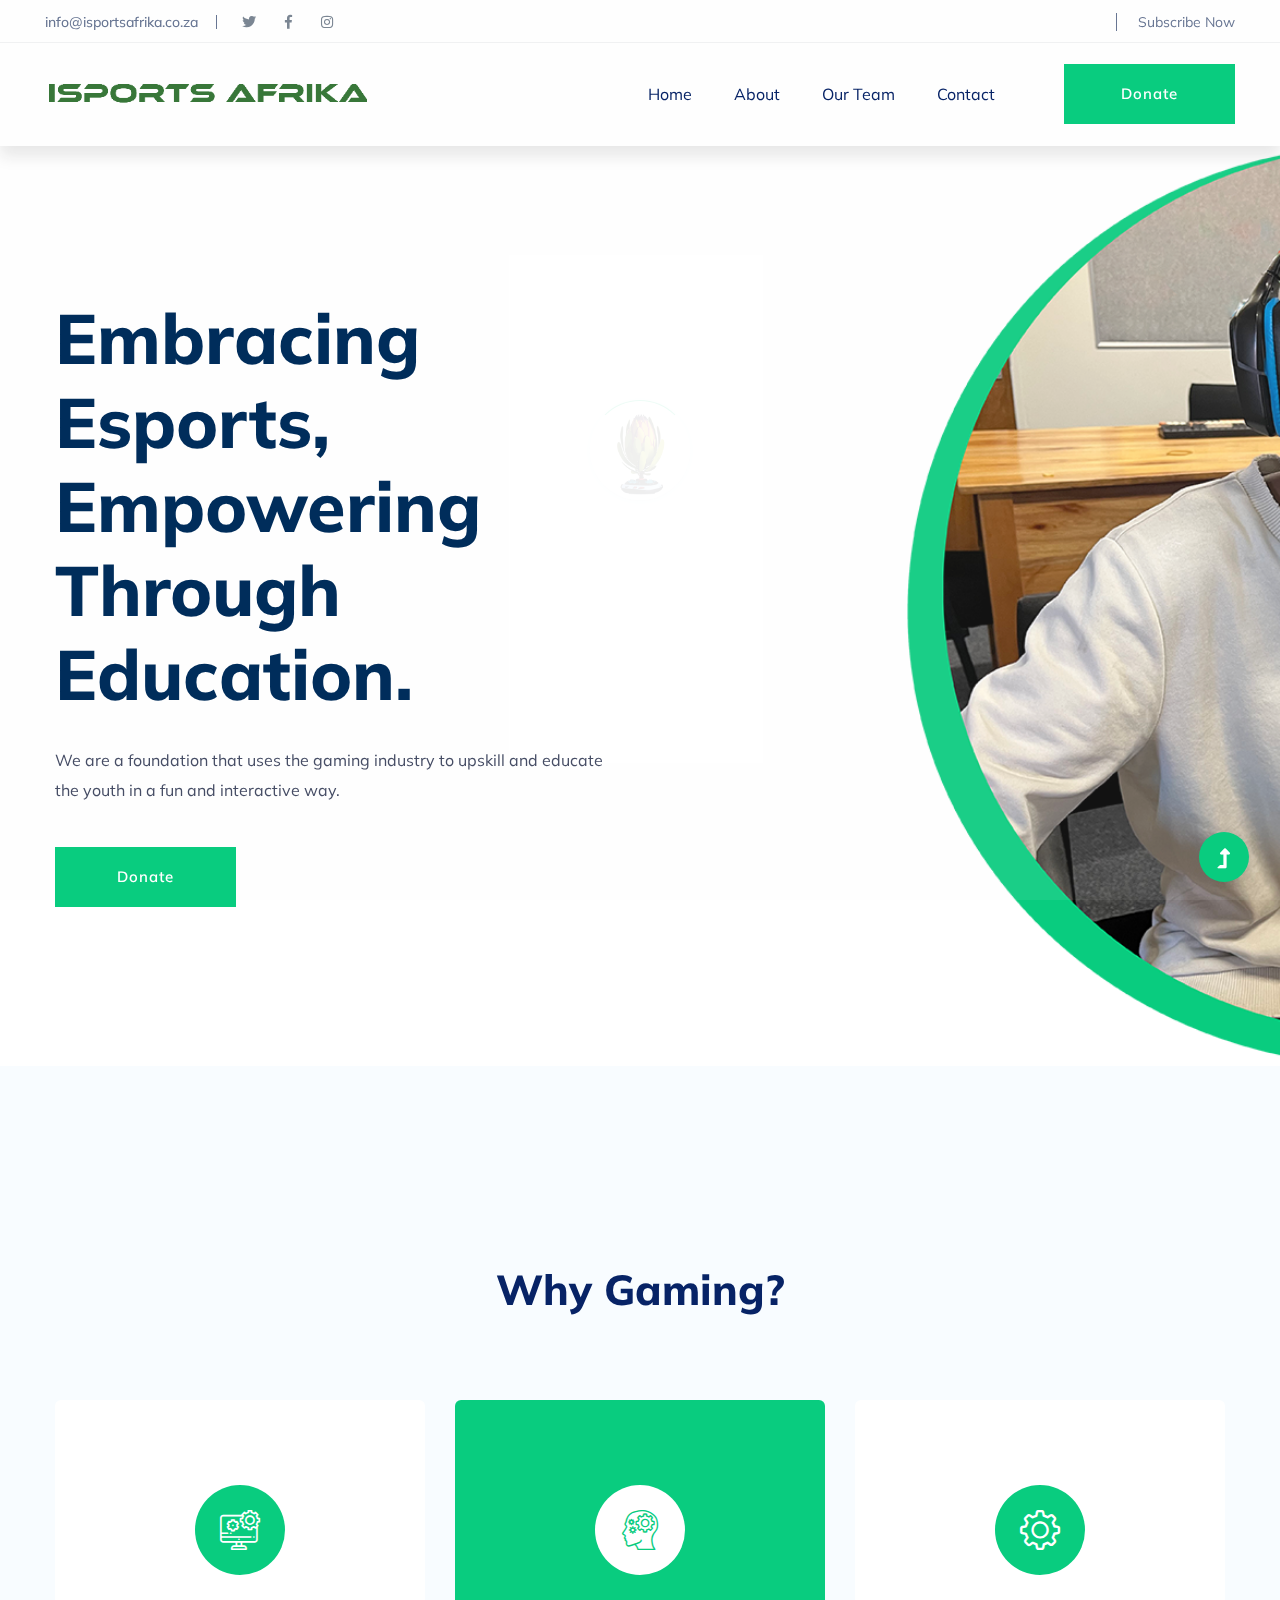
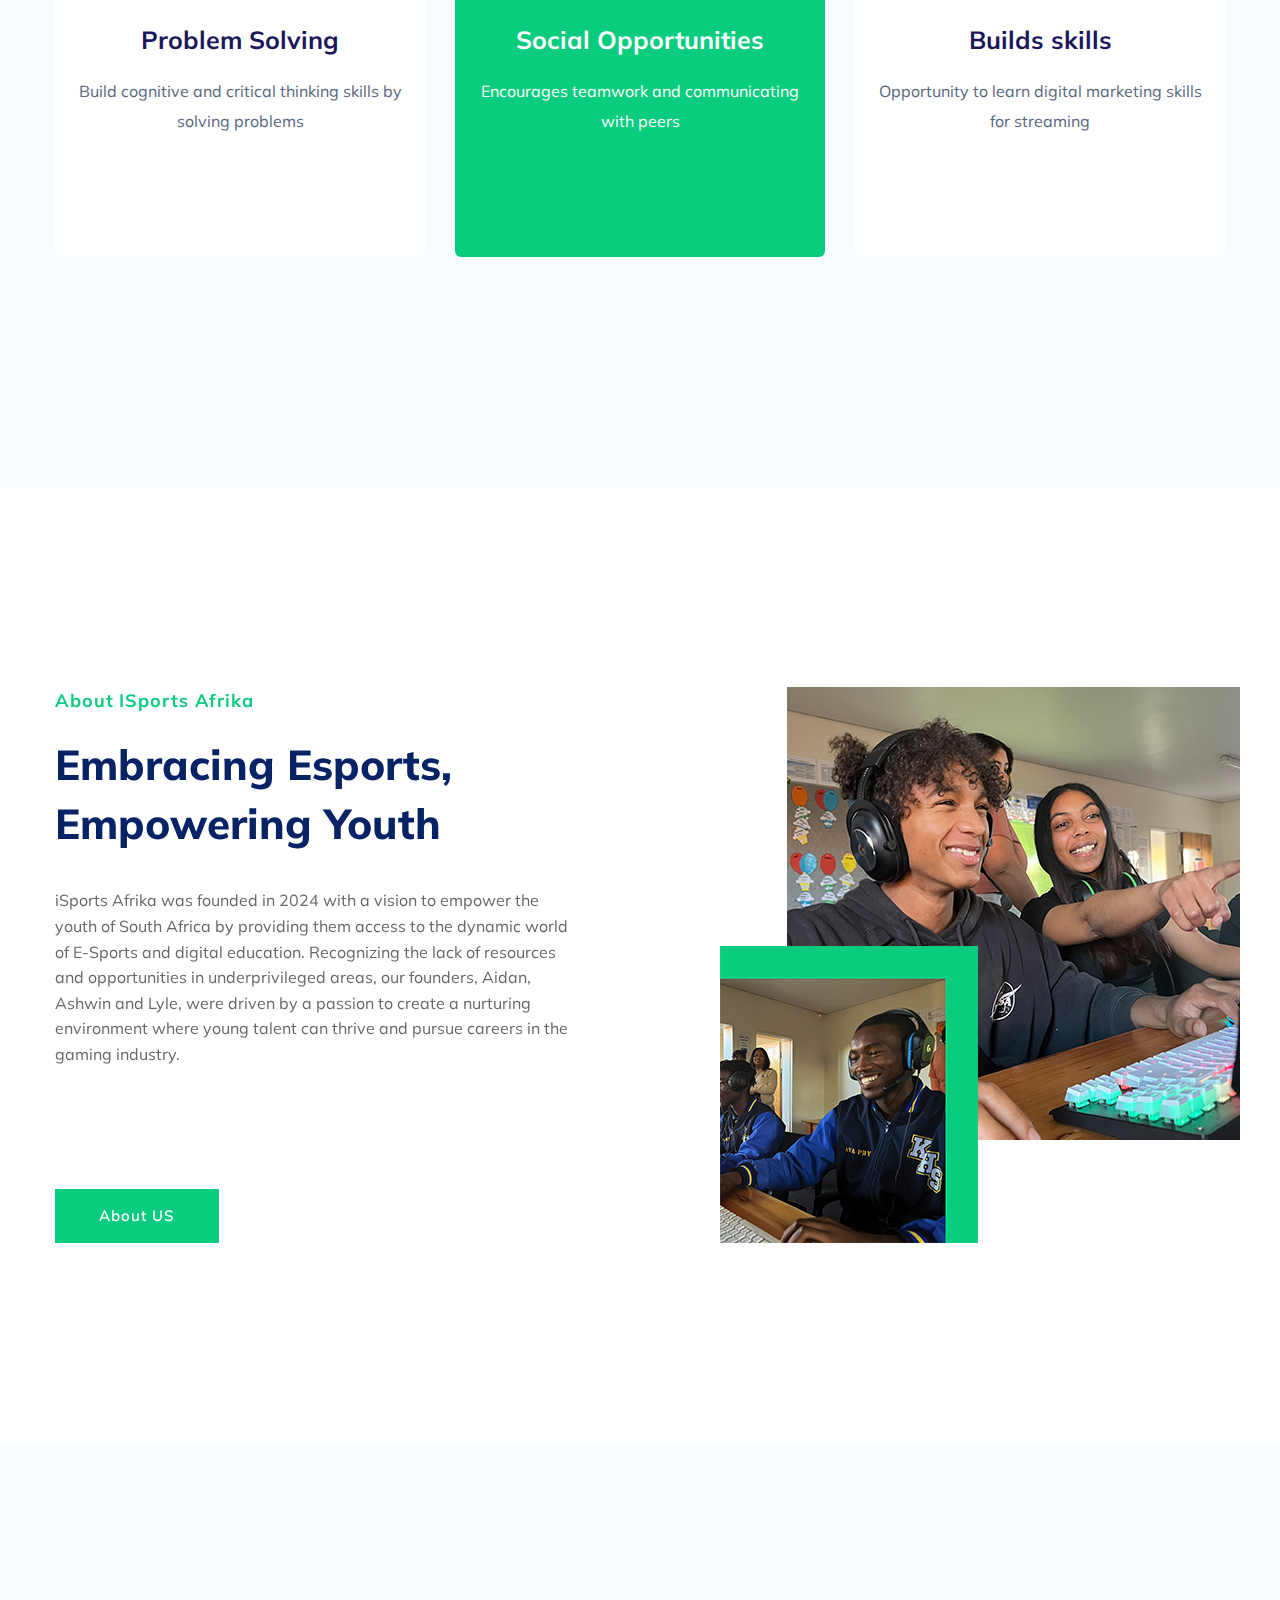
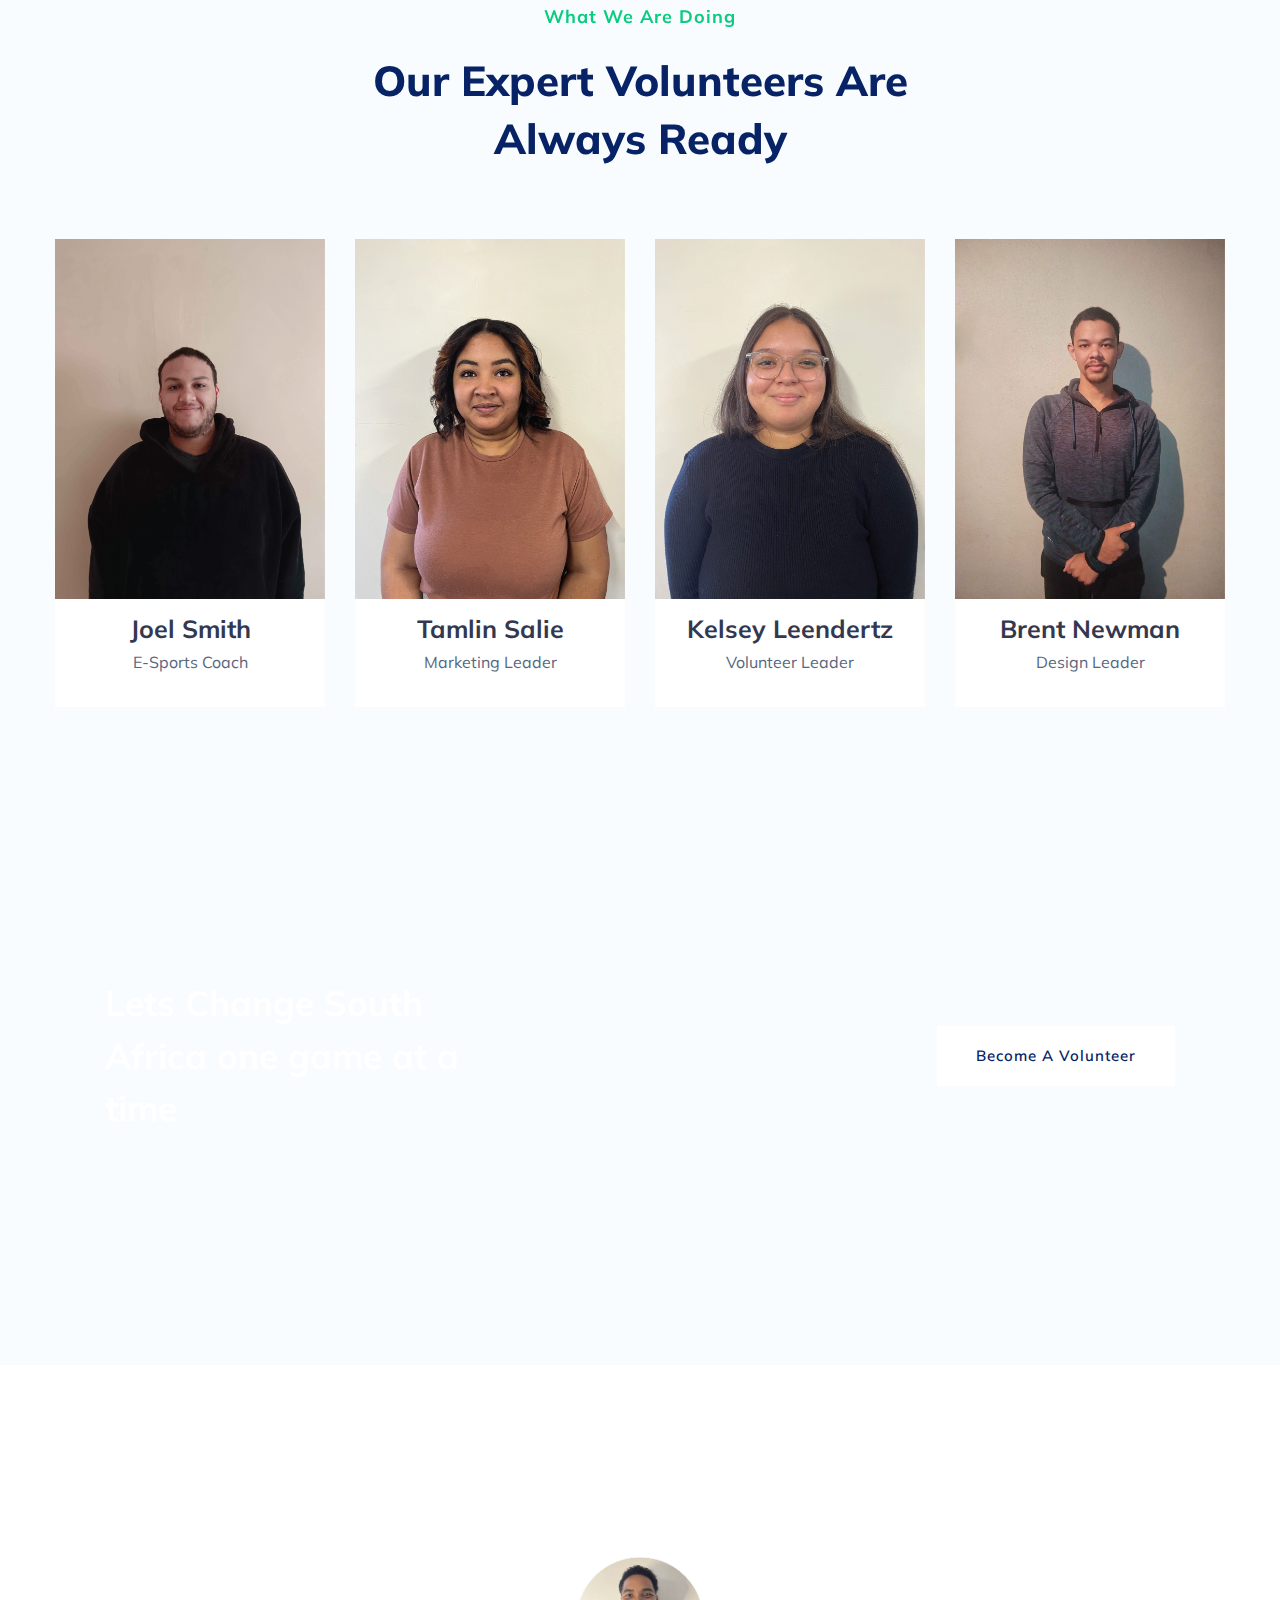
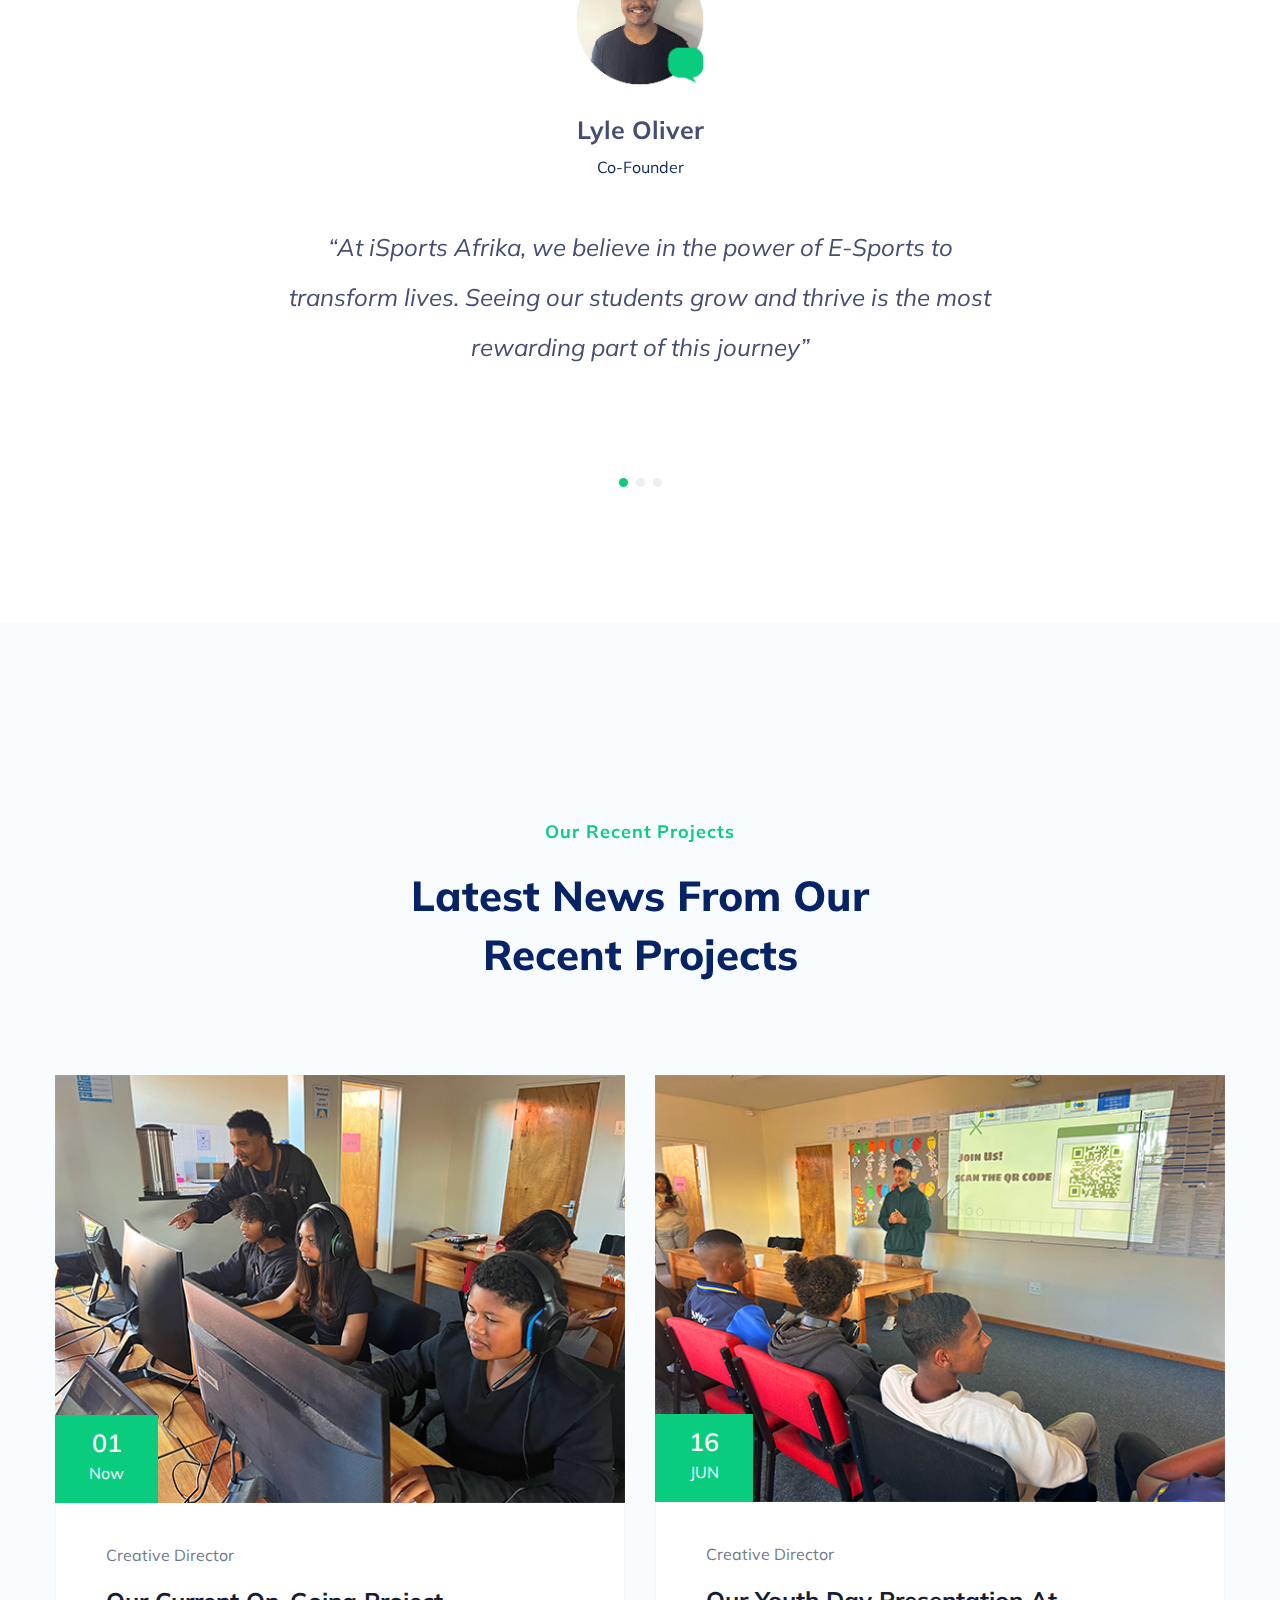
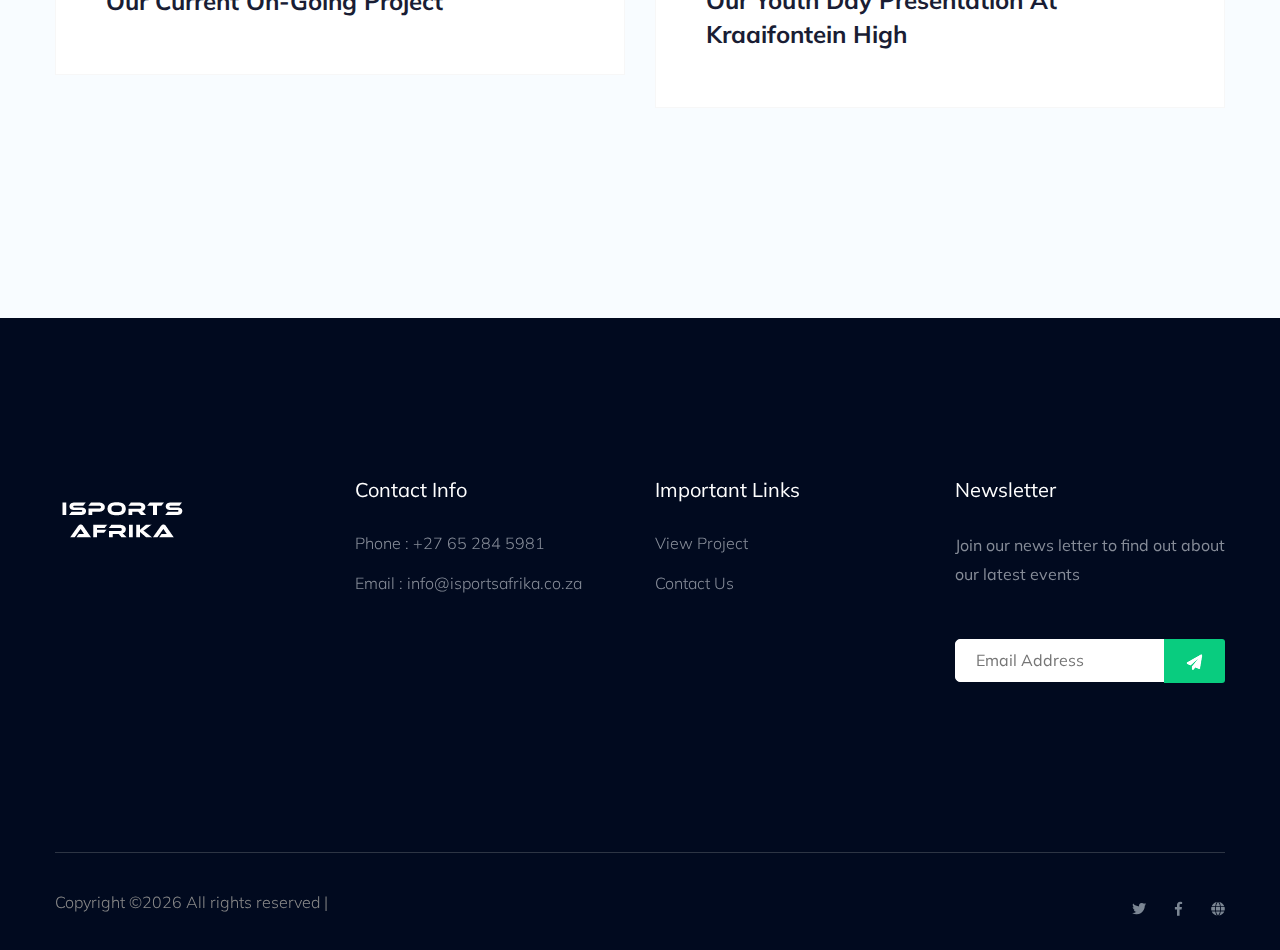
==== commit 77c4ce0d: "Update index.html" ====
--- a/index.html
+++ b/index.html
@@ -424,7 +424,7 @@
                                 <img src="assets/img/gallery/blog_replace.png" alt="">
                                 <!-- Blog date -->
                                 <div class="blog-date text-center">
-                                    <span>26</span>
+                                    <span>01</span>
                                     <p>Now</p>
                                 </div>
                             </div>
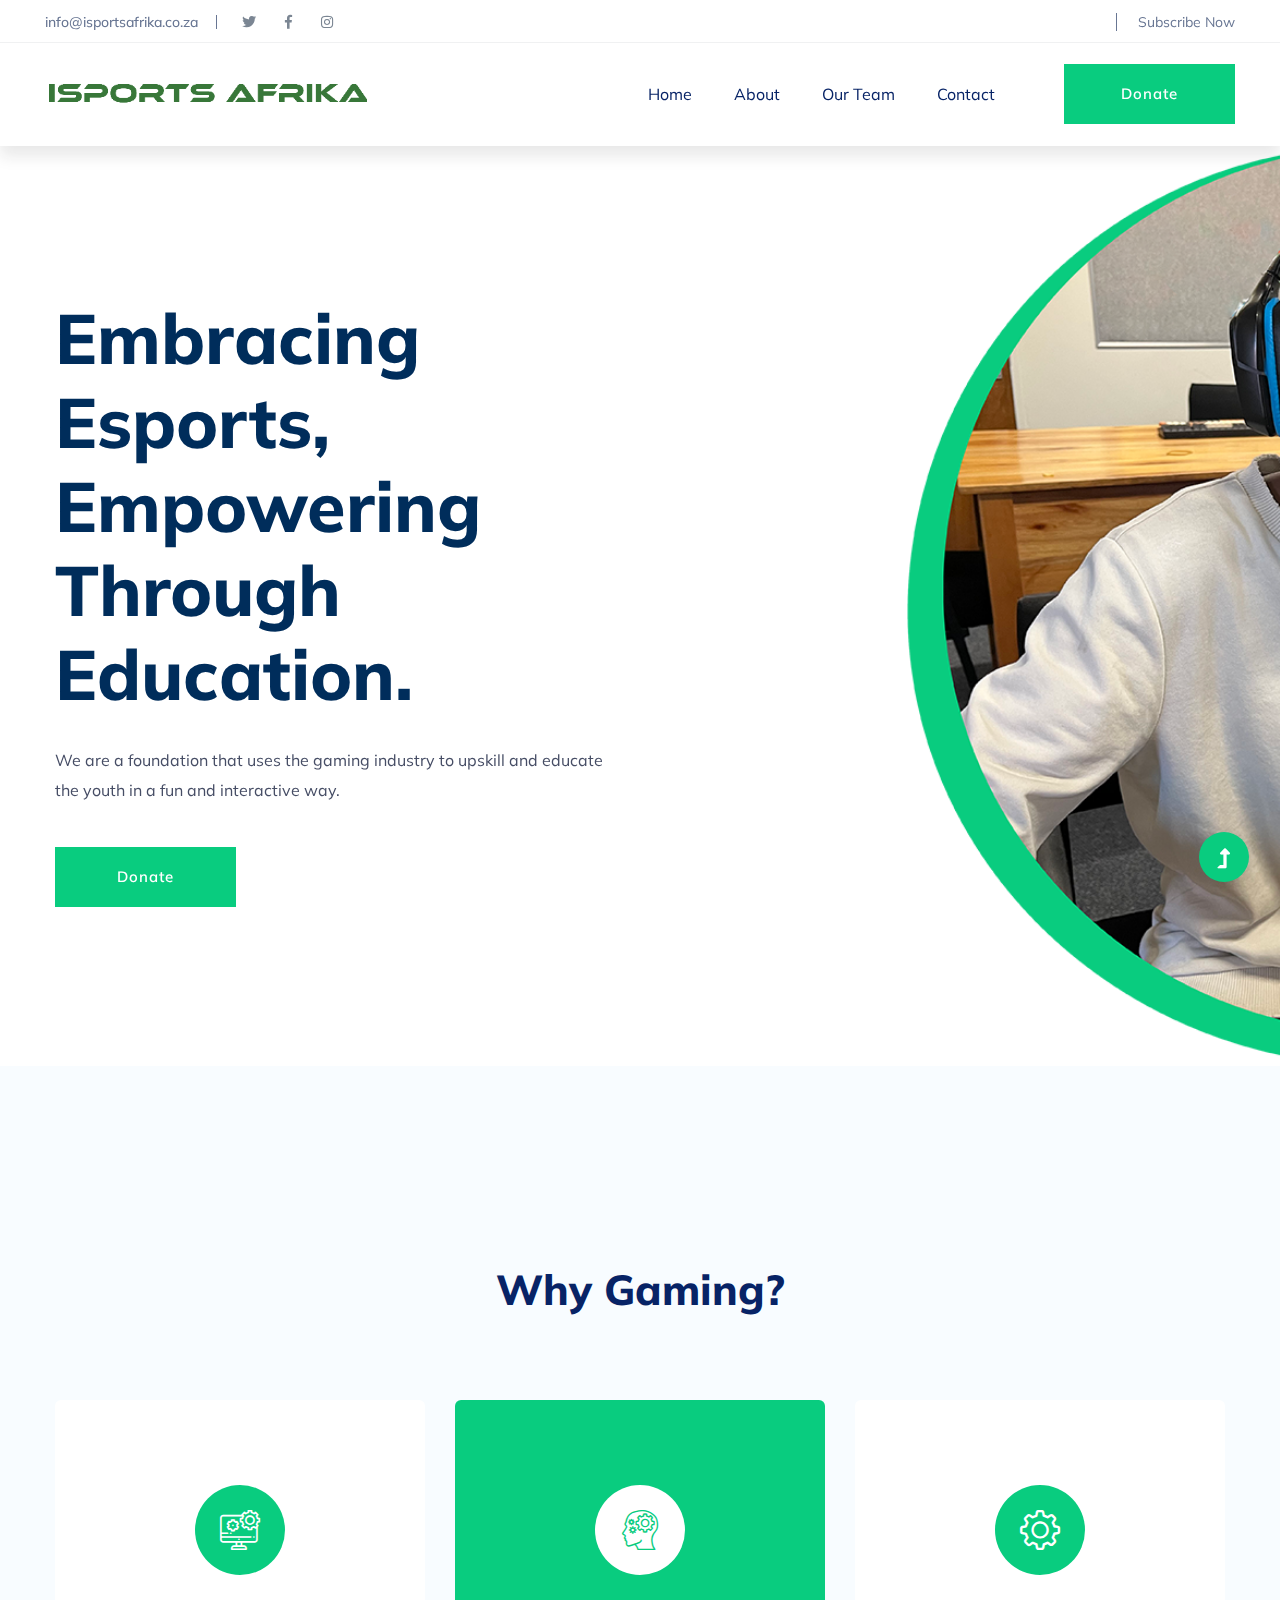
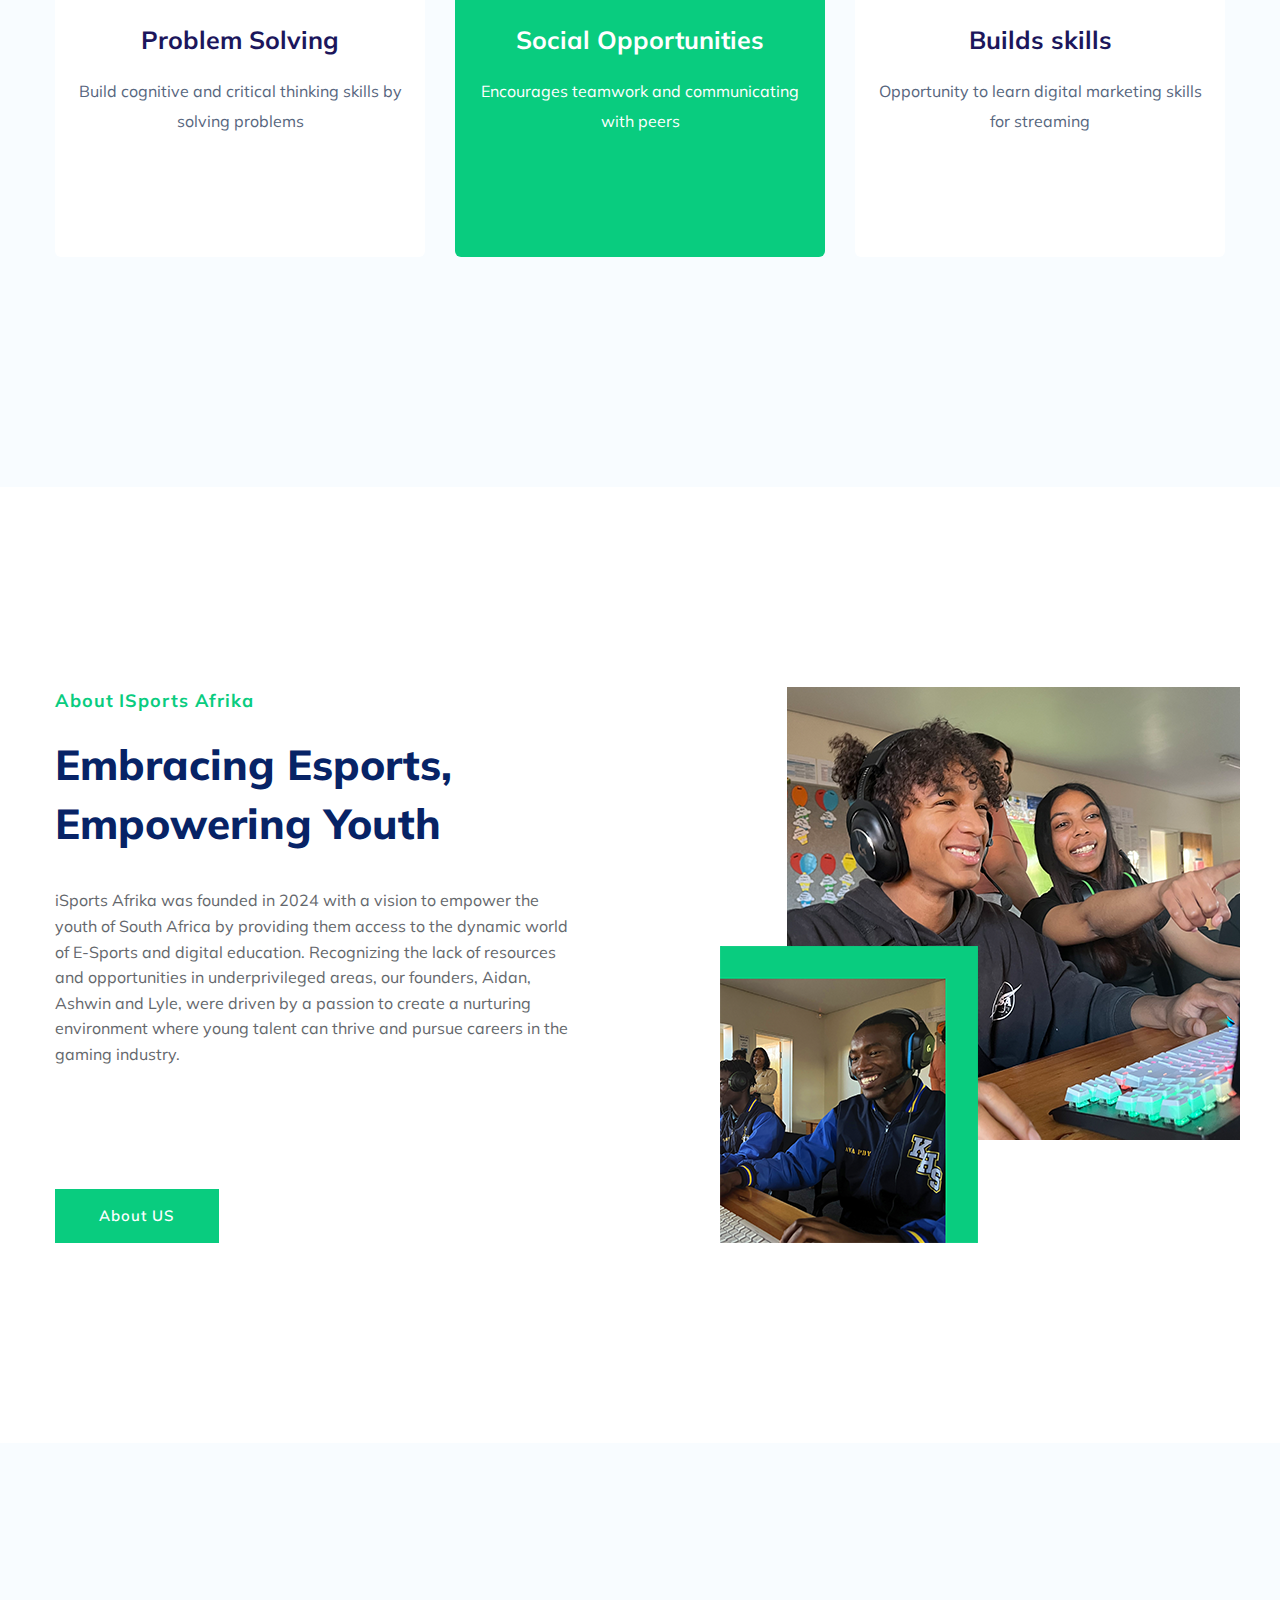
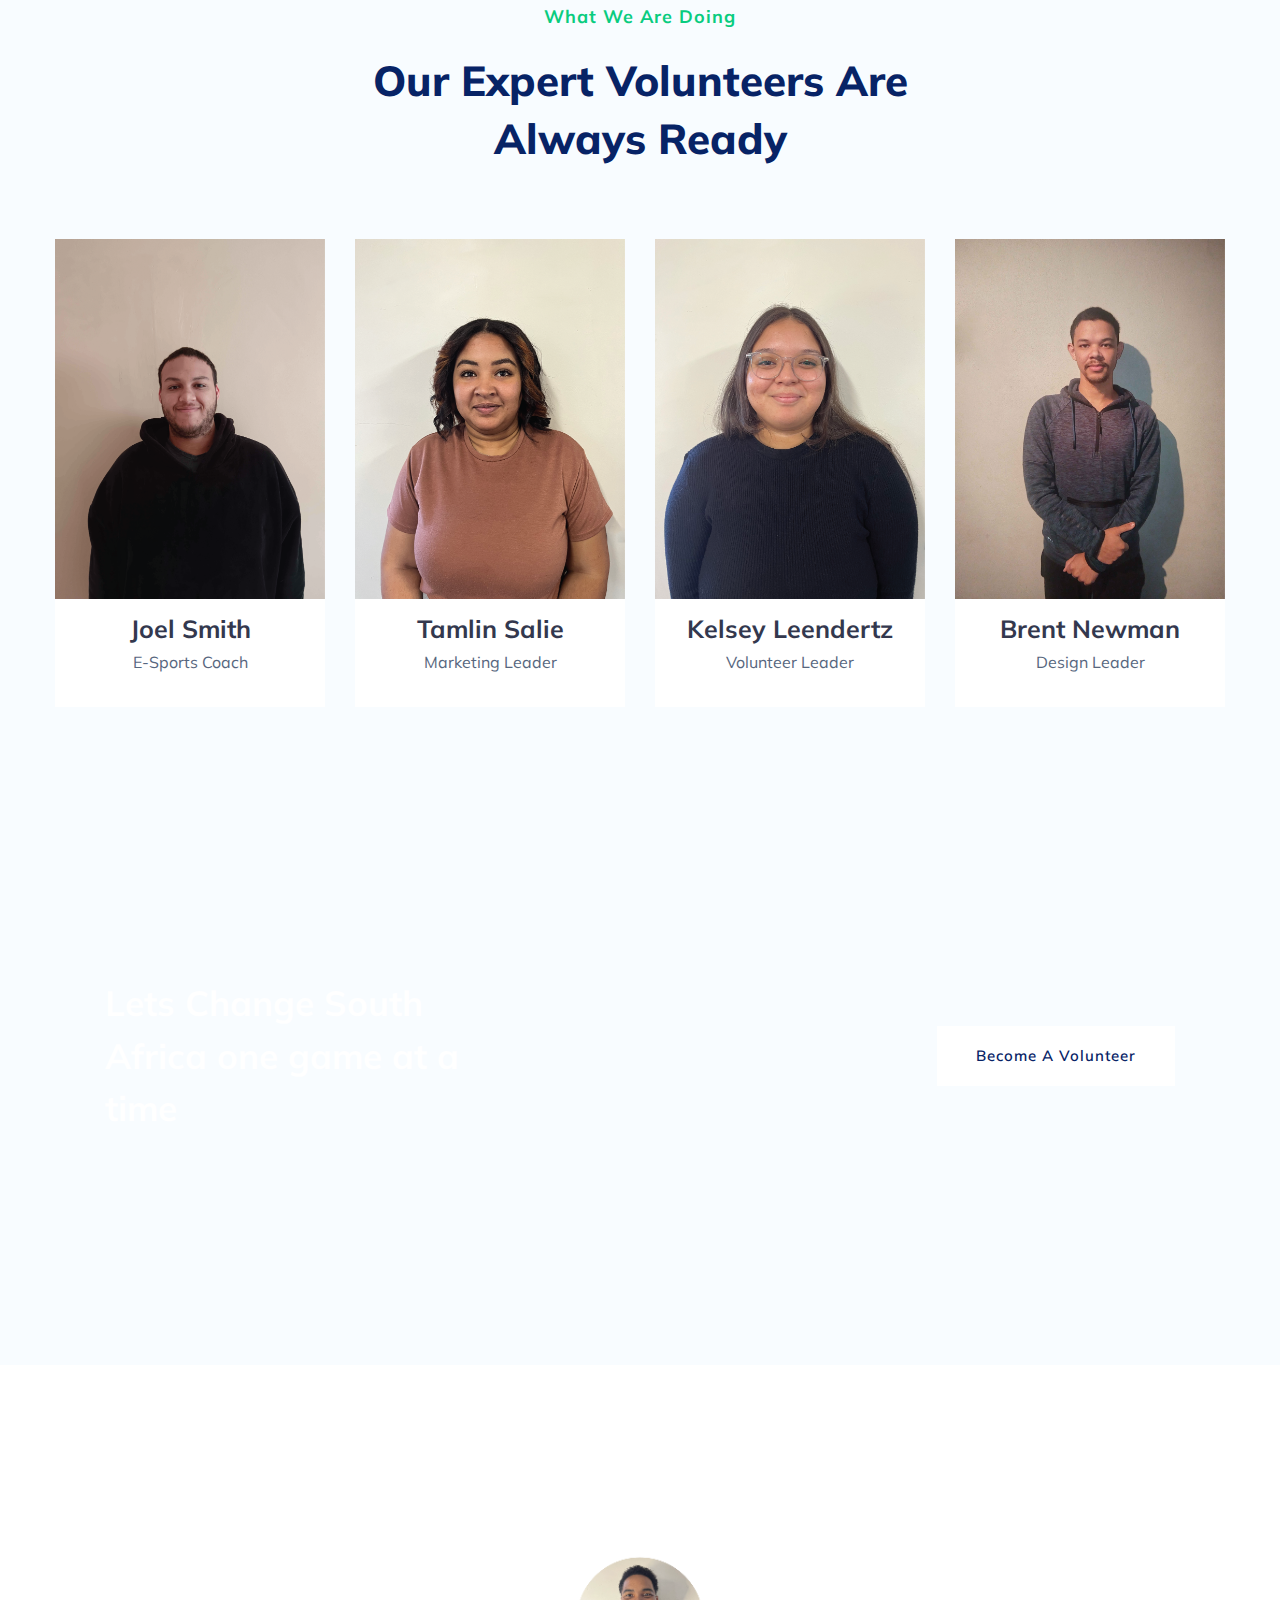
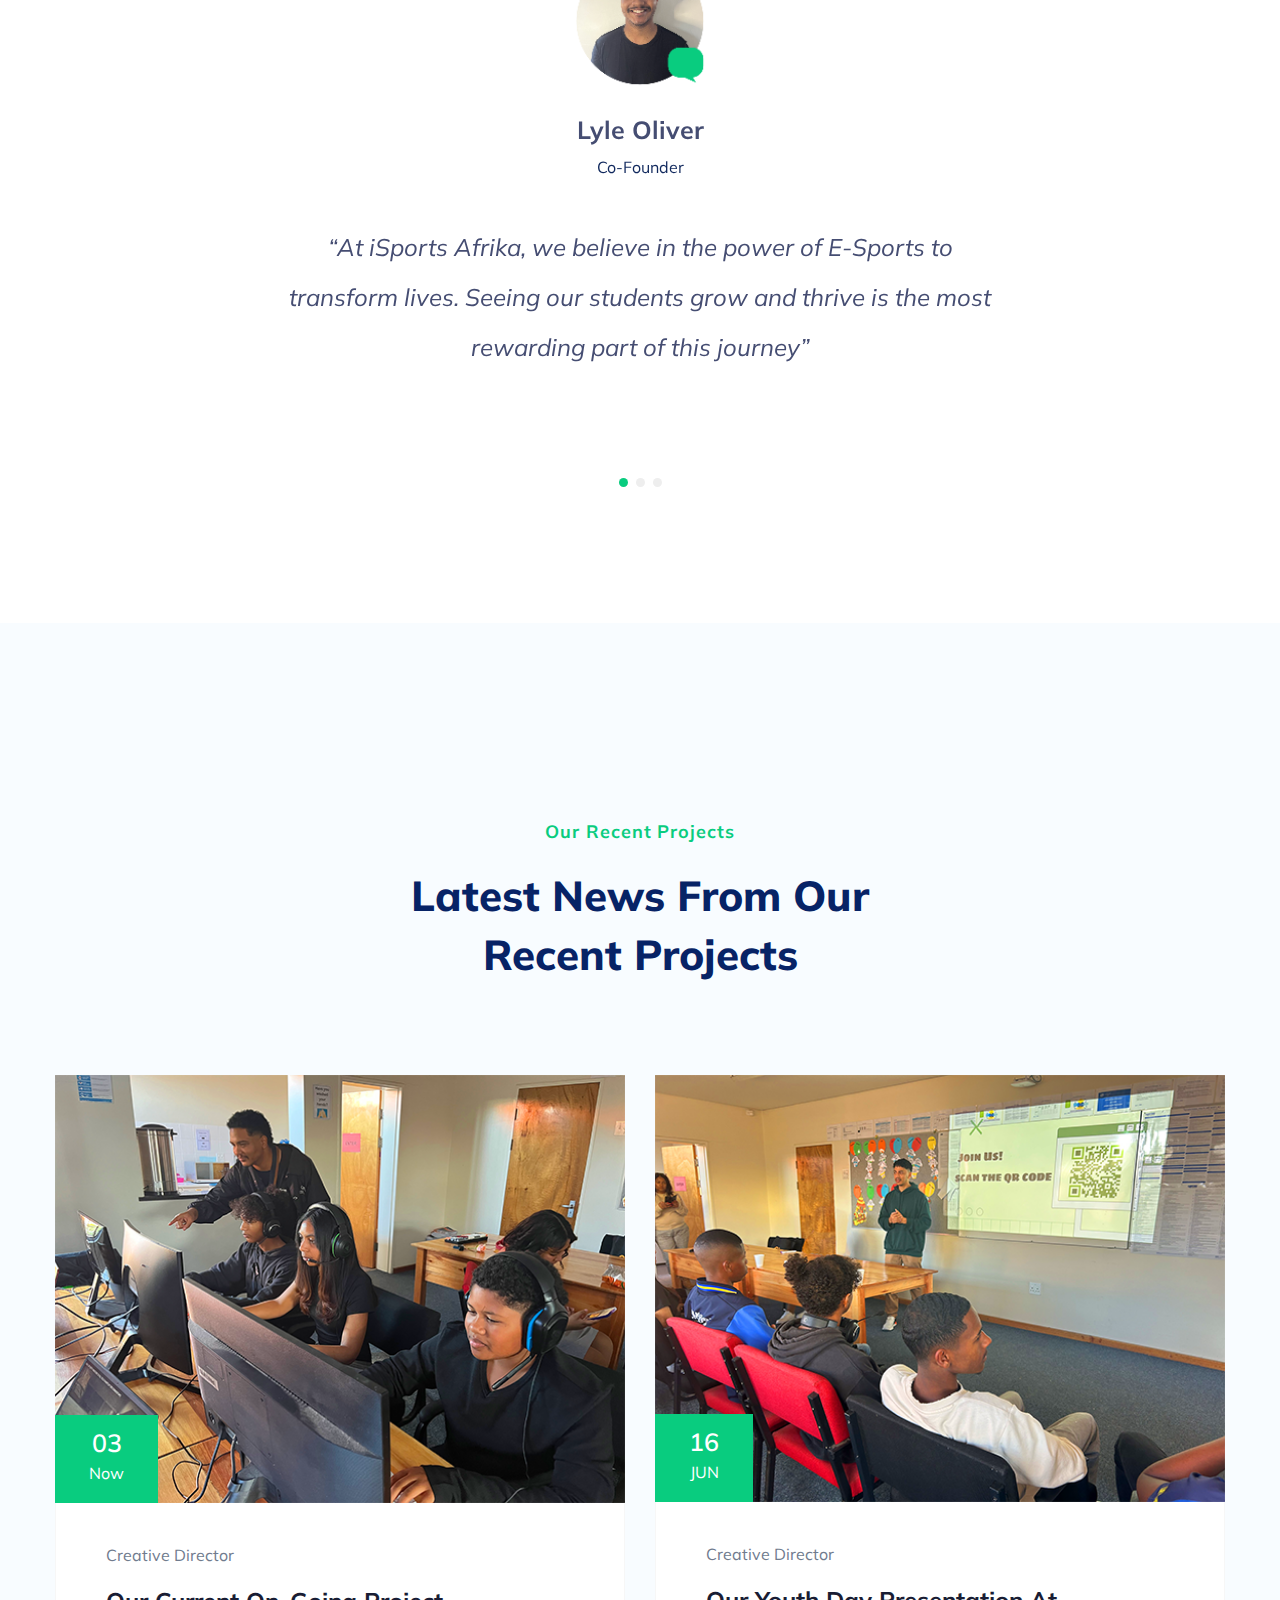
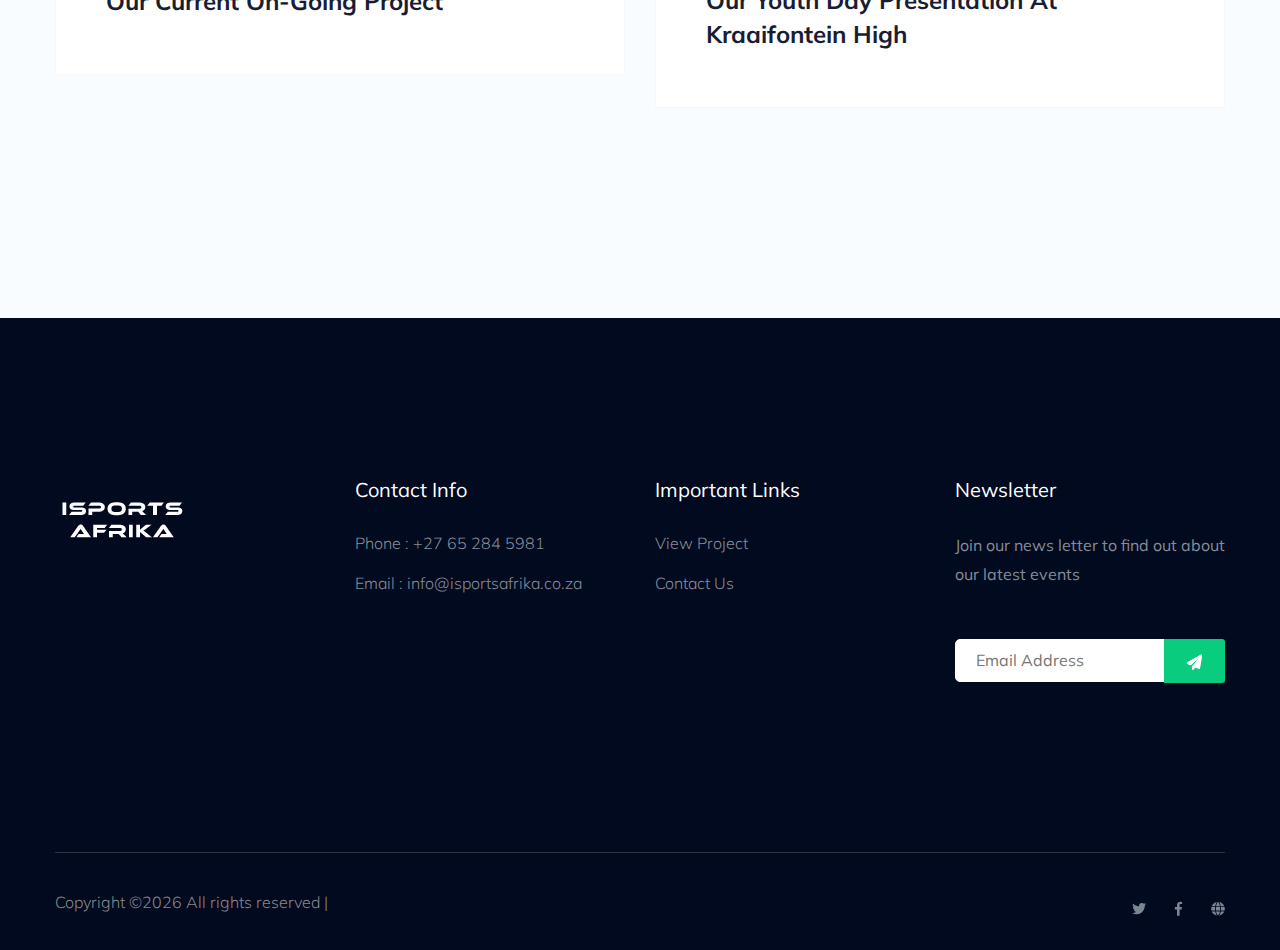
==== commit b41219b0: "Update index.html" ====
--- a/index.html
+++ b/index.html
@@ -424,7 +424,7 @@
                                 <img src="assets/img/gallery/blog_replace.png" alt="">
                                 <!-- Blog date -->
                                 <div class="blog-date text-center">
-                                    <span>01</span>
+                                    <span>03</span>
                                     <p>Now</p>
                                 </div>
                             </div>
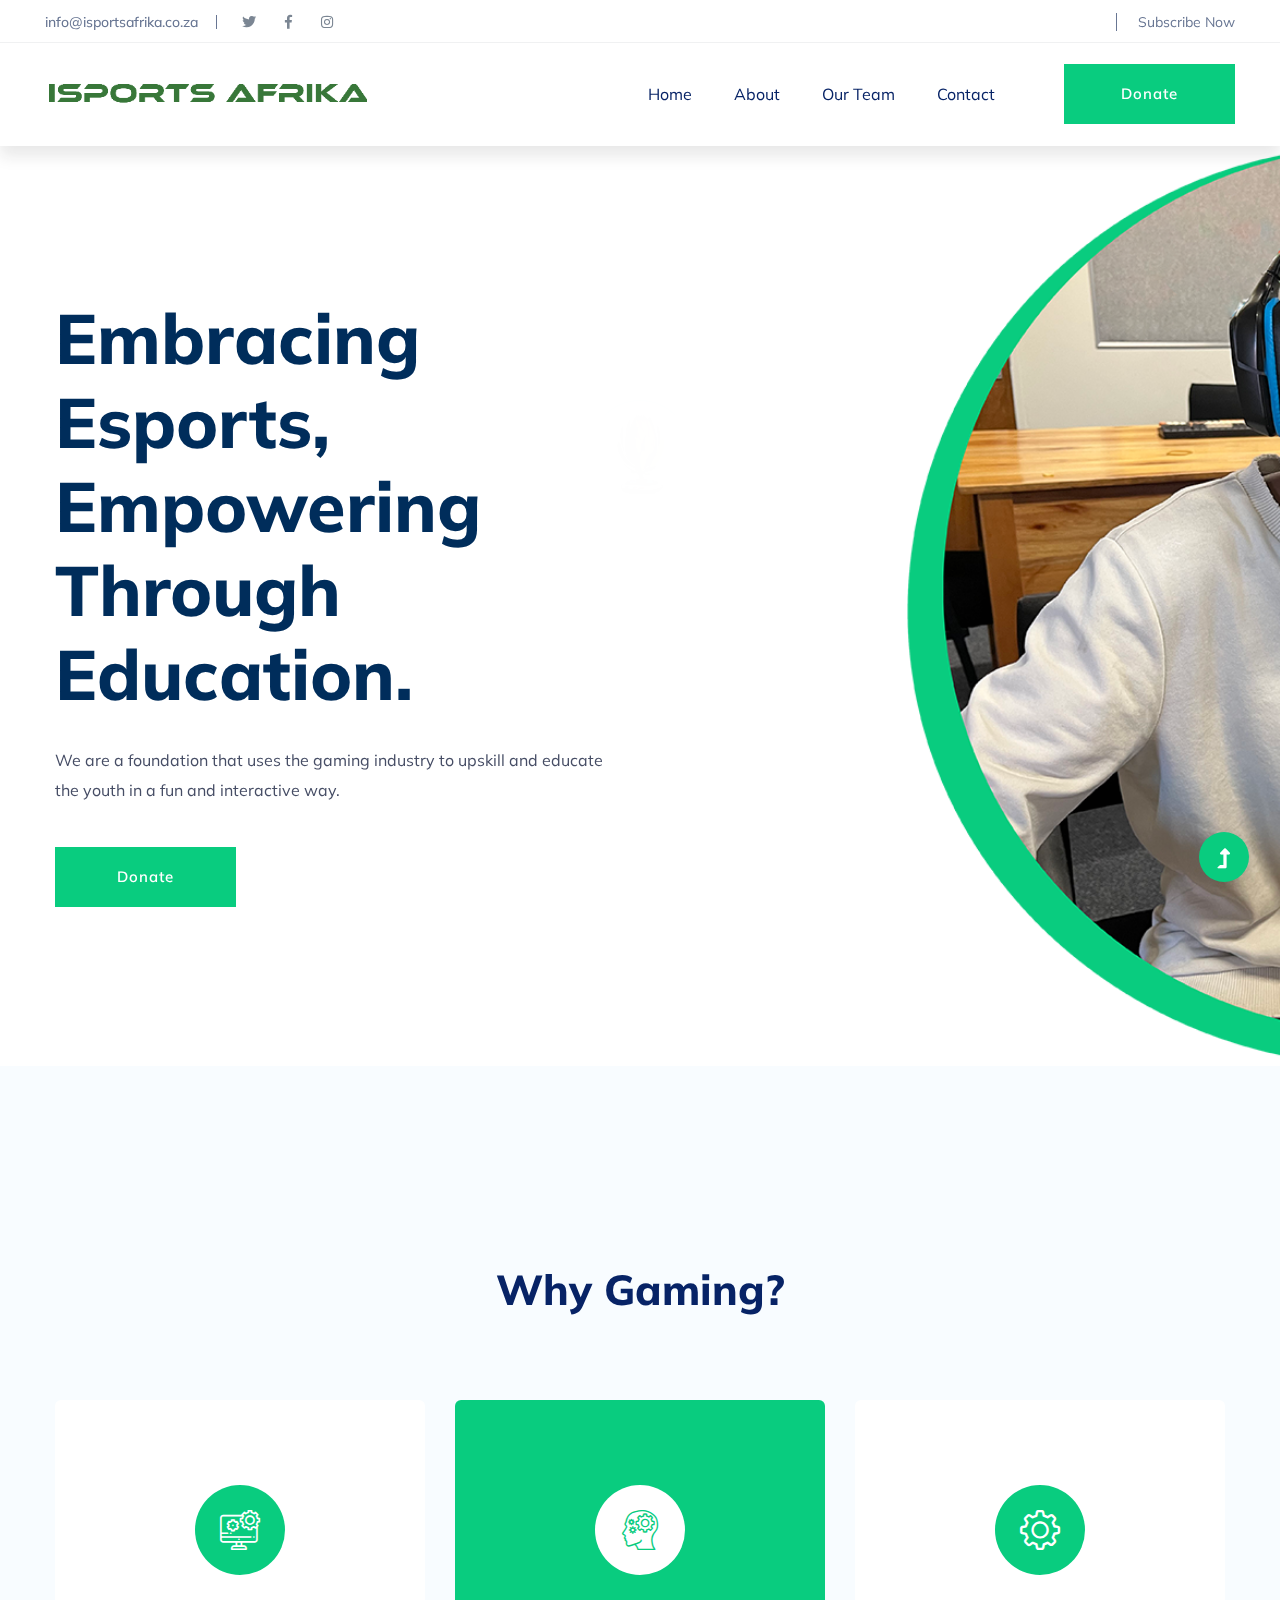
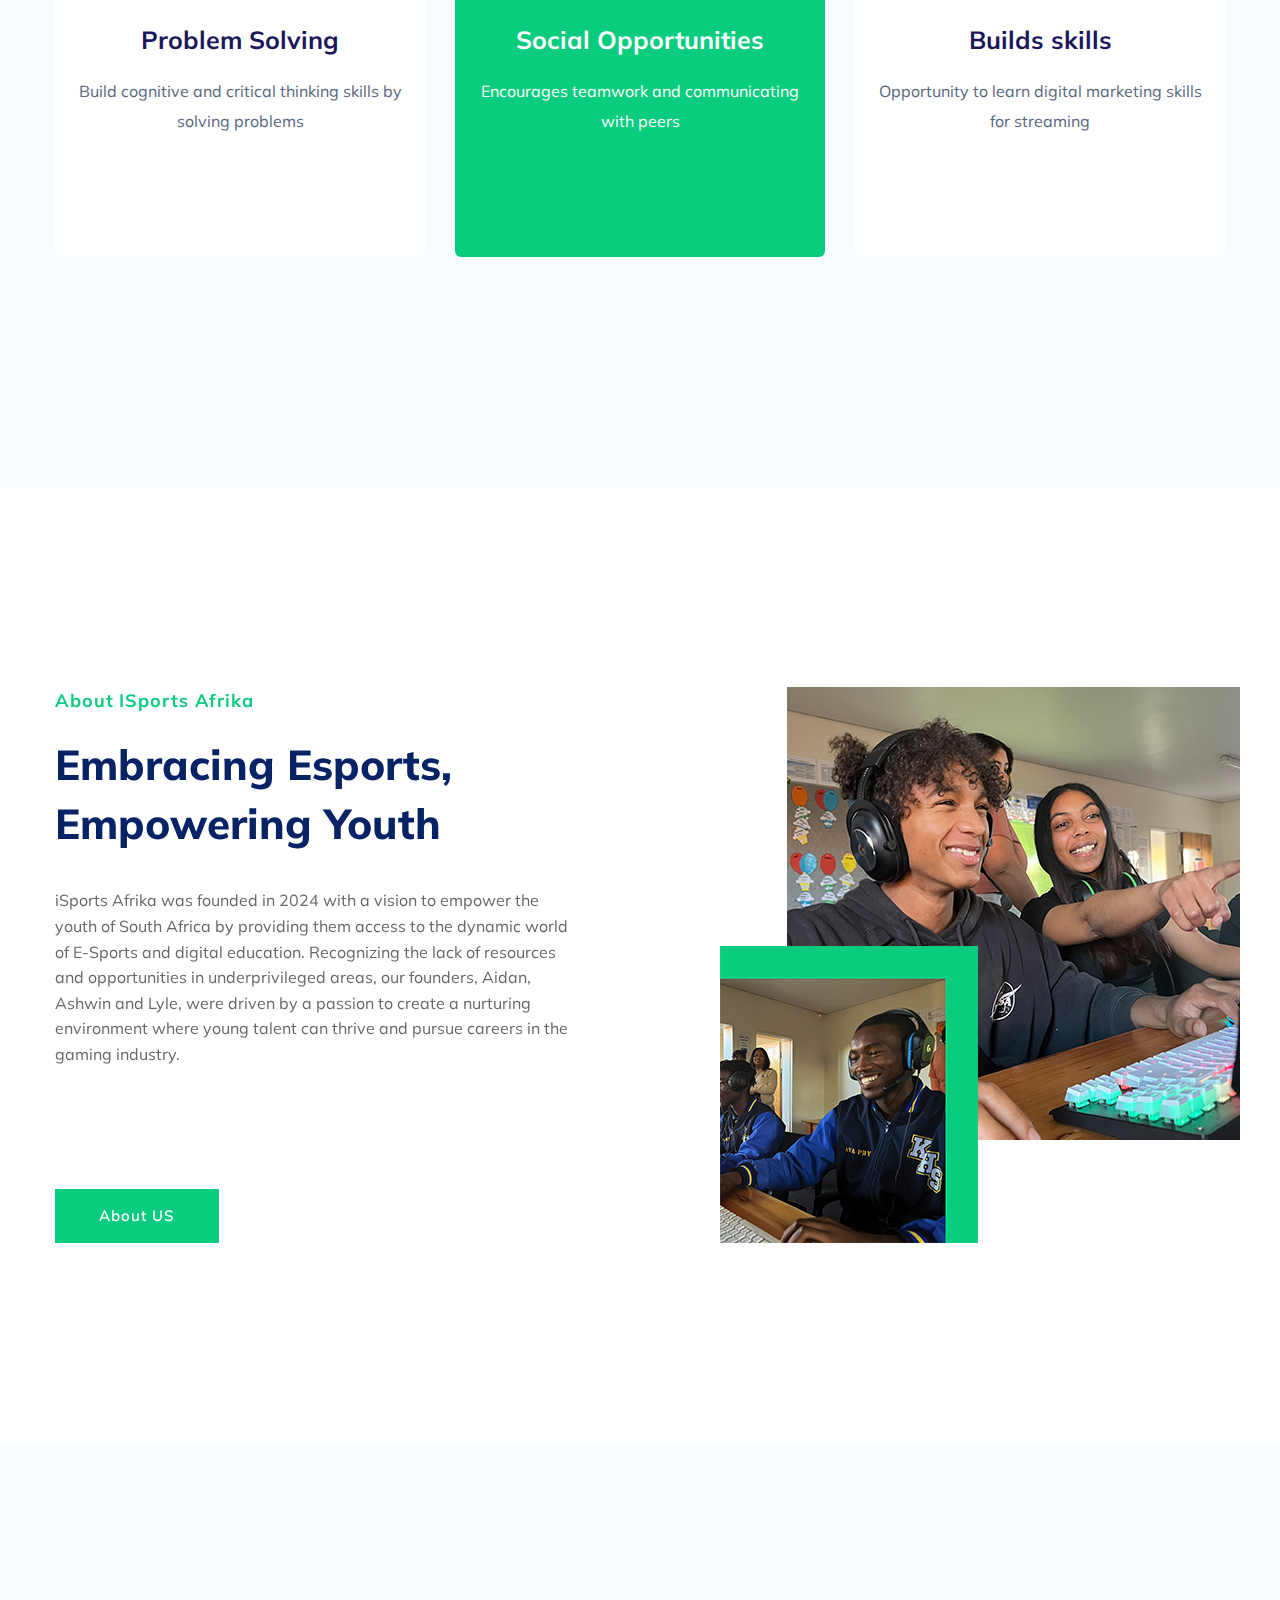
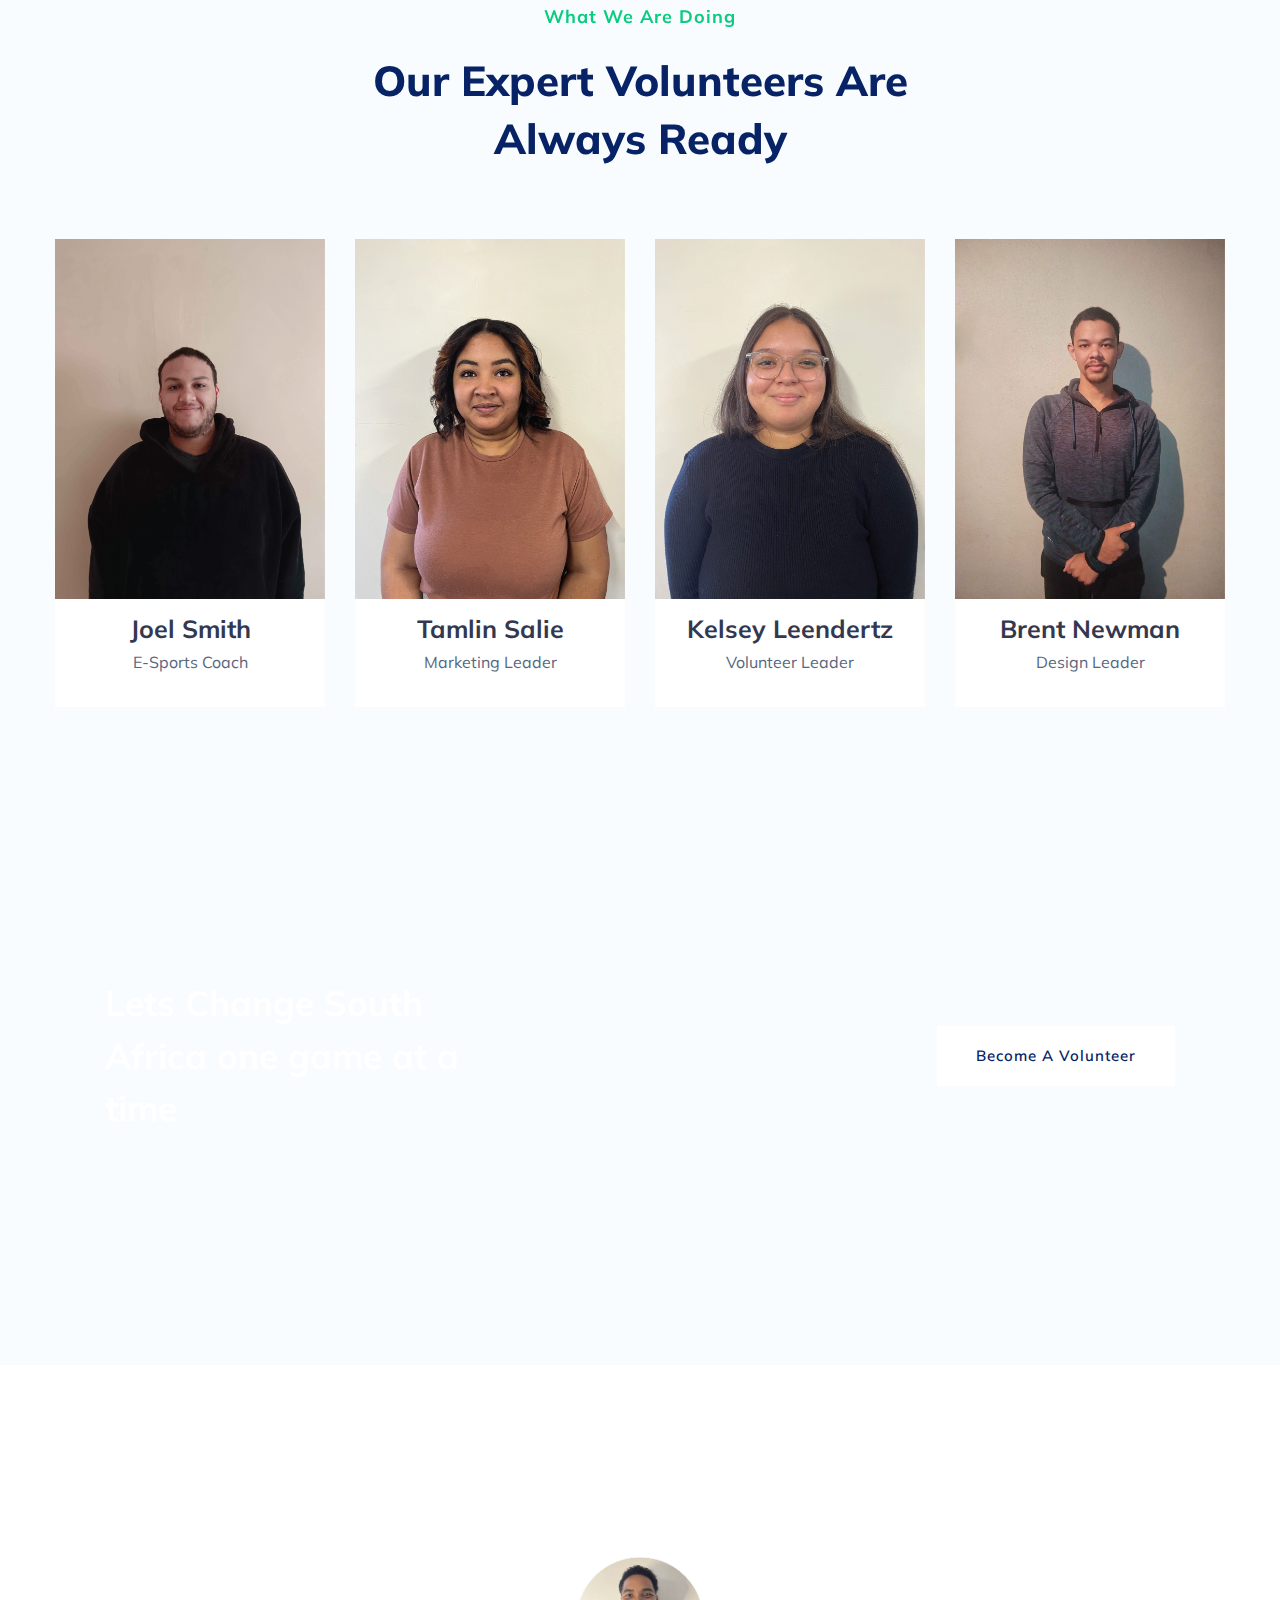
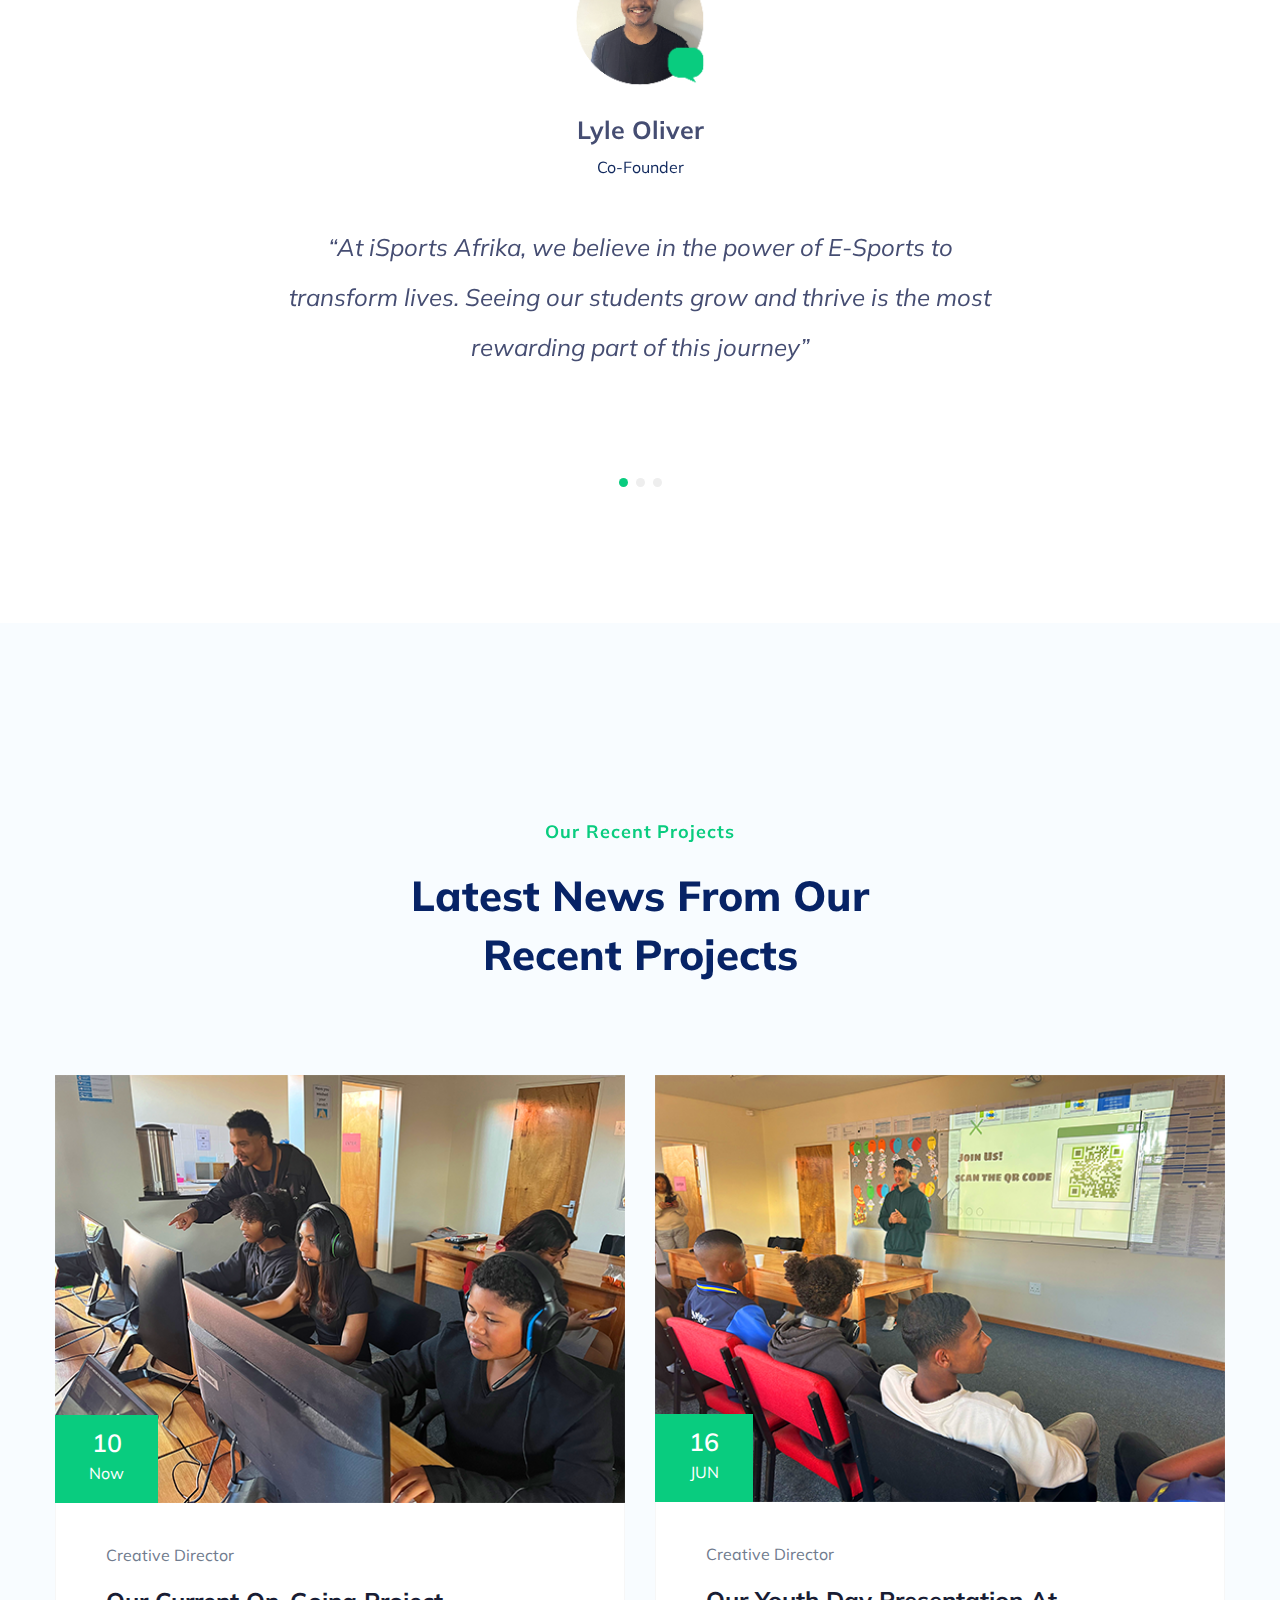
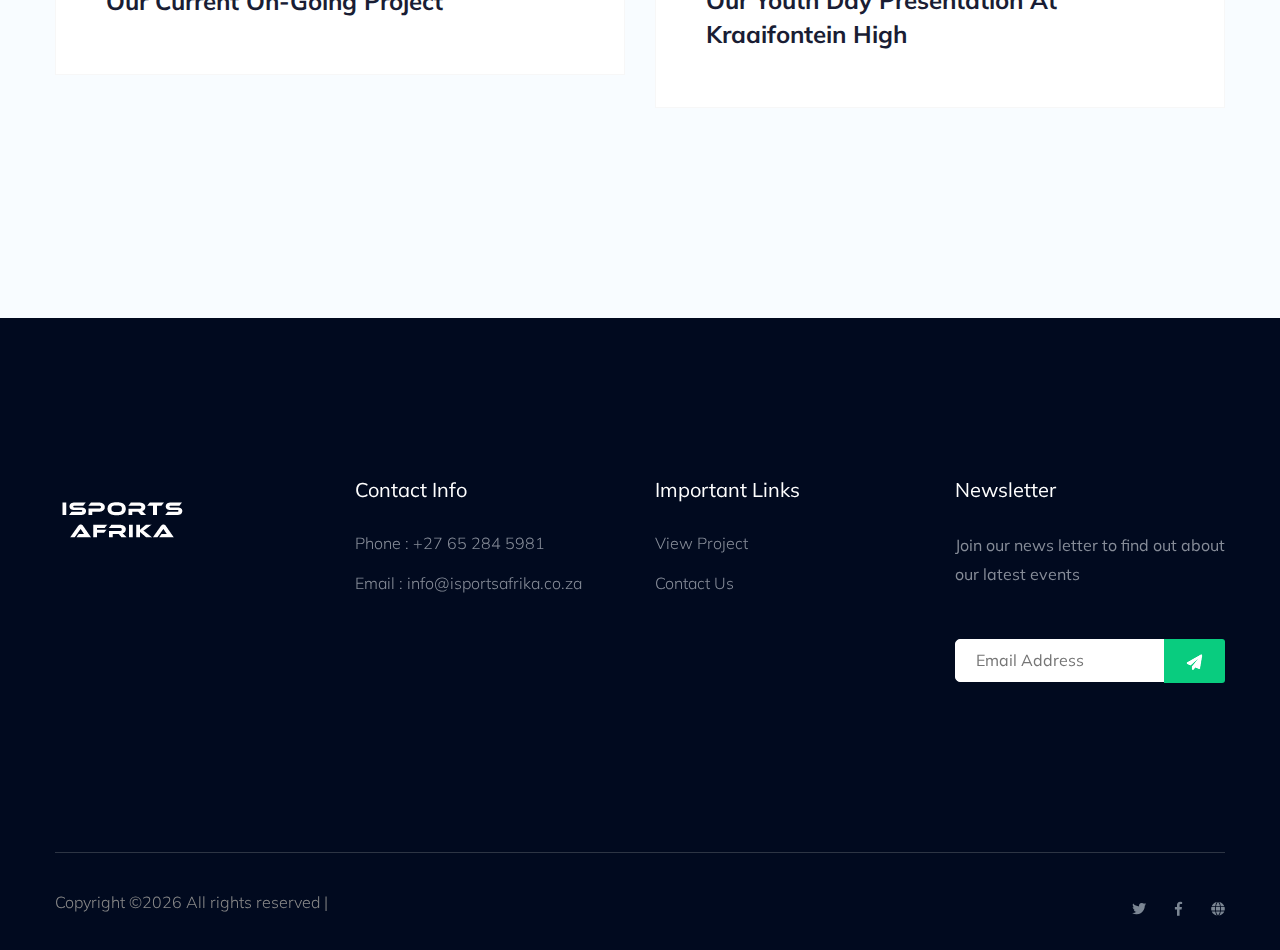
==== commit 7cbaffdf: "Update index.html" ====
--- a/index.html
+++ b/index.html
@@ -424,7 +424,7 @@
                                 <img src="assets/img/gallery/blog_replace.png" alt="">
                                 <!-- Blog date -->
                                 <div class="blog-date text-center">
-                                    <span>03</span>
+                                    <span>10</span>
                                     <p>Now</p>
                                 </div>
                             </div>
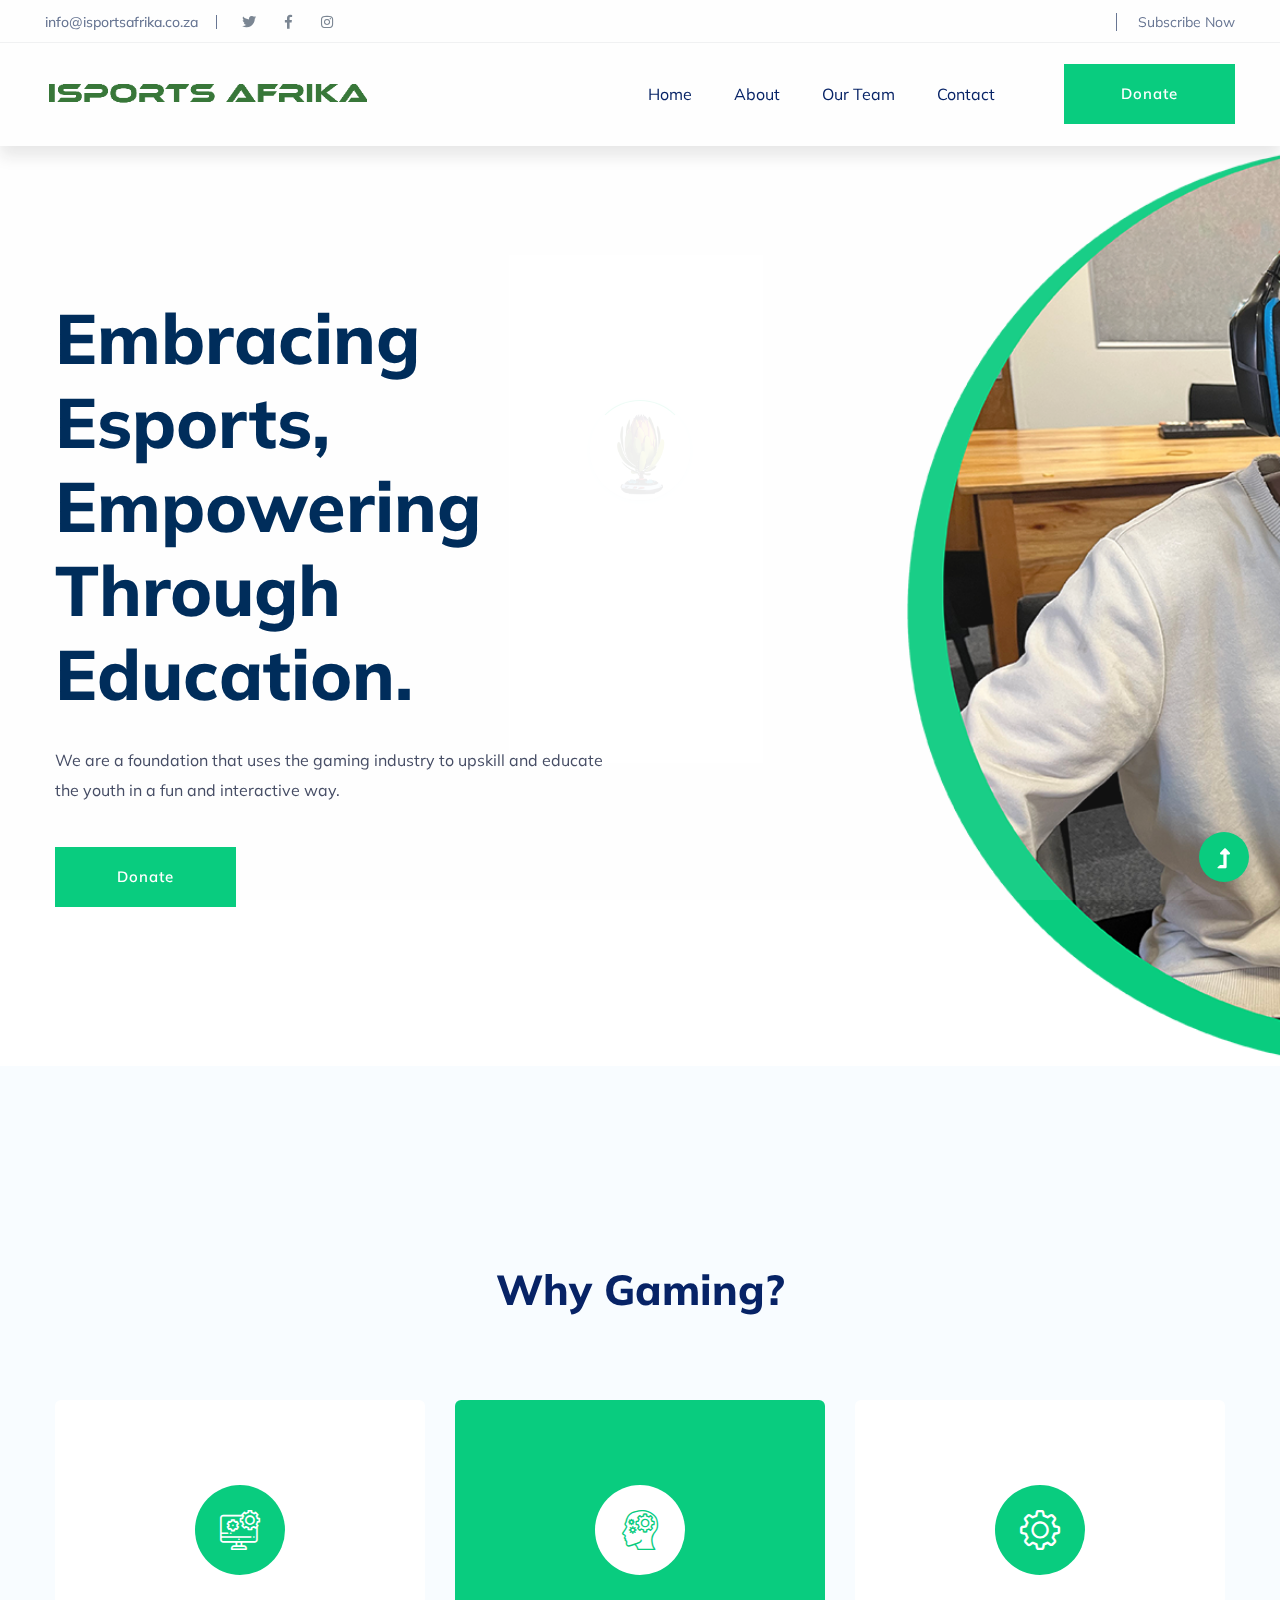
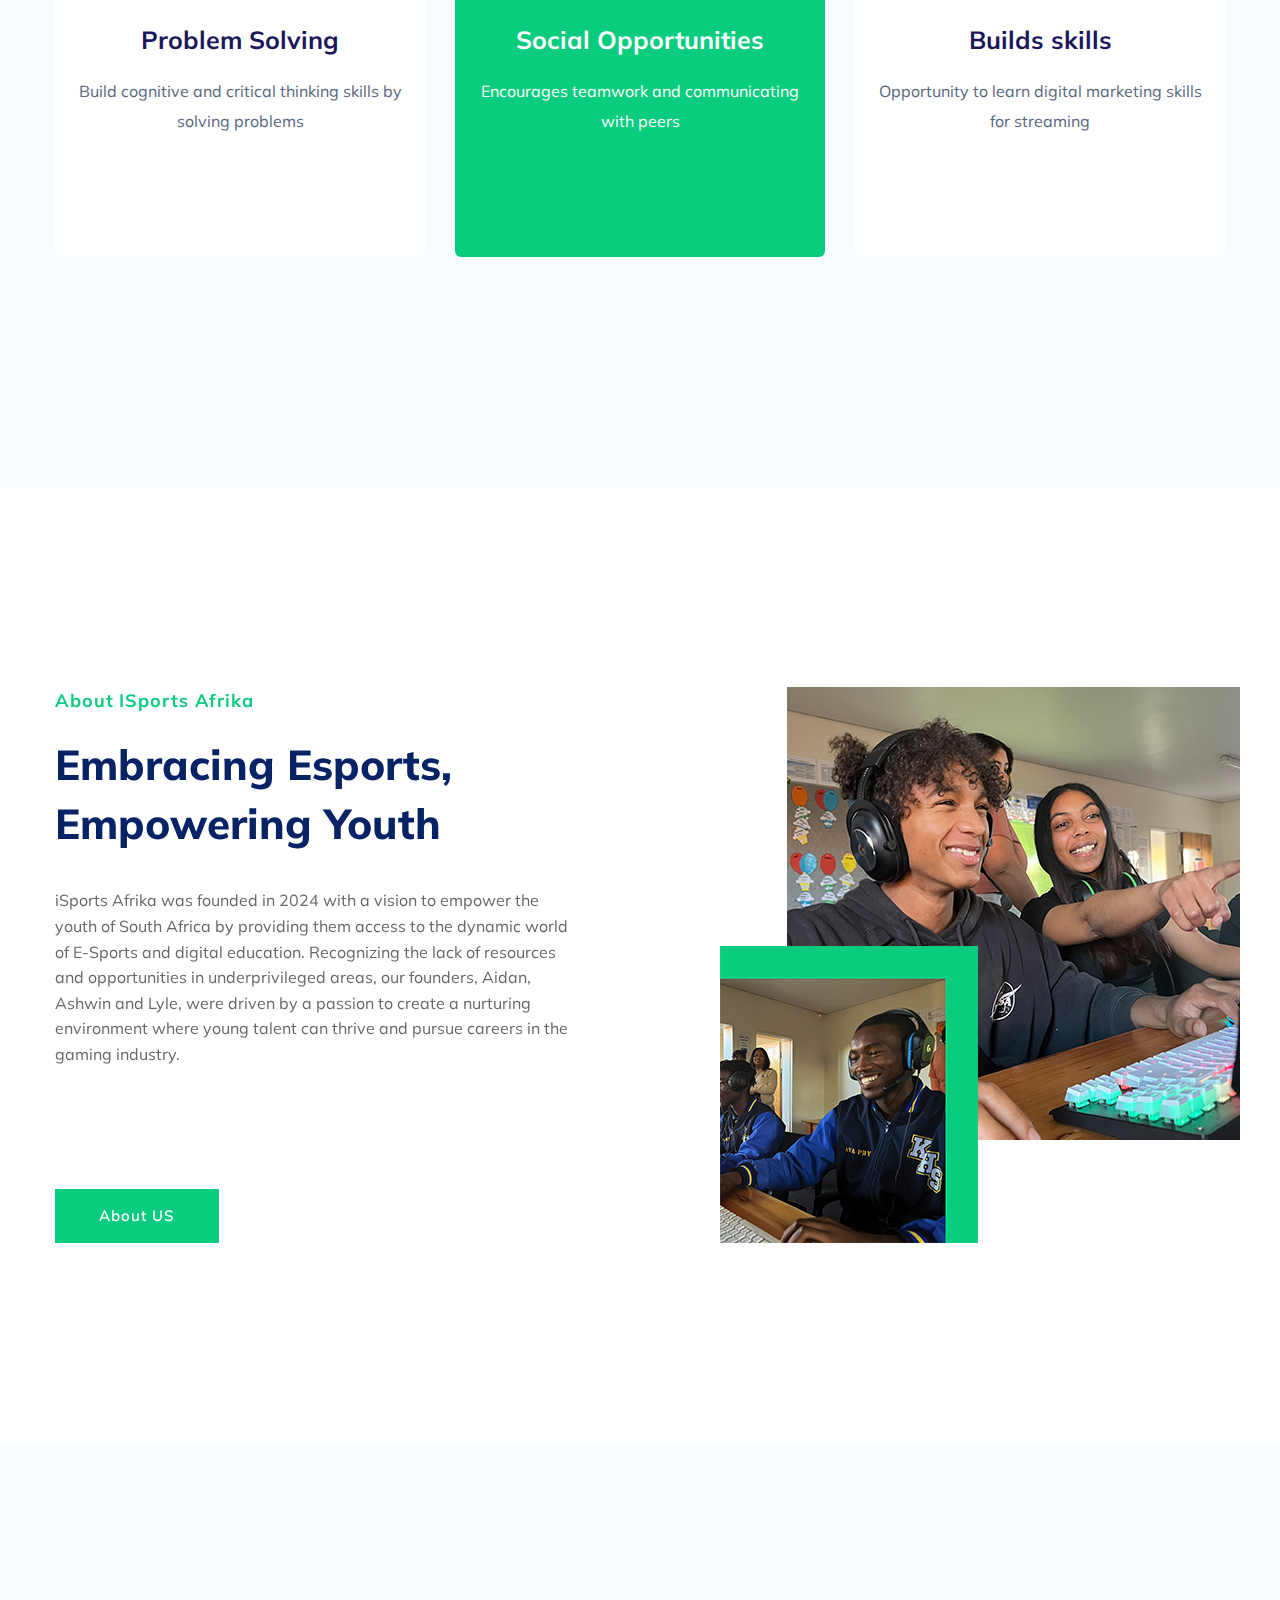
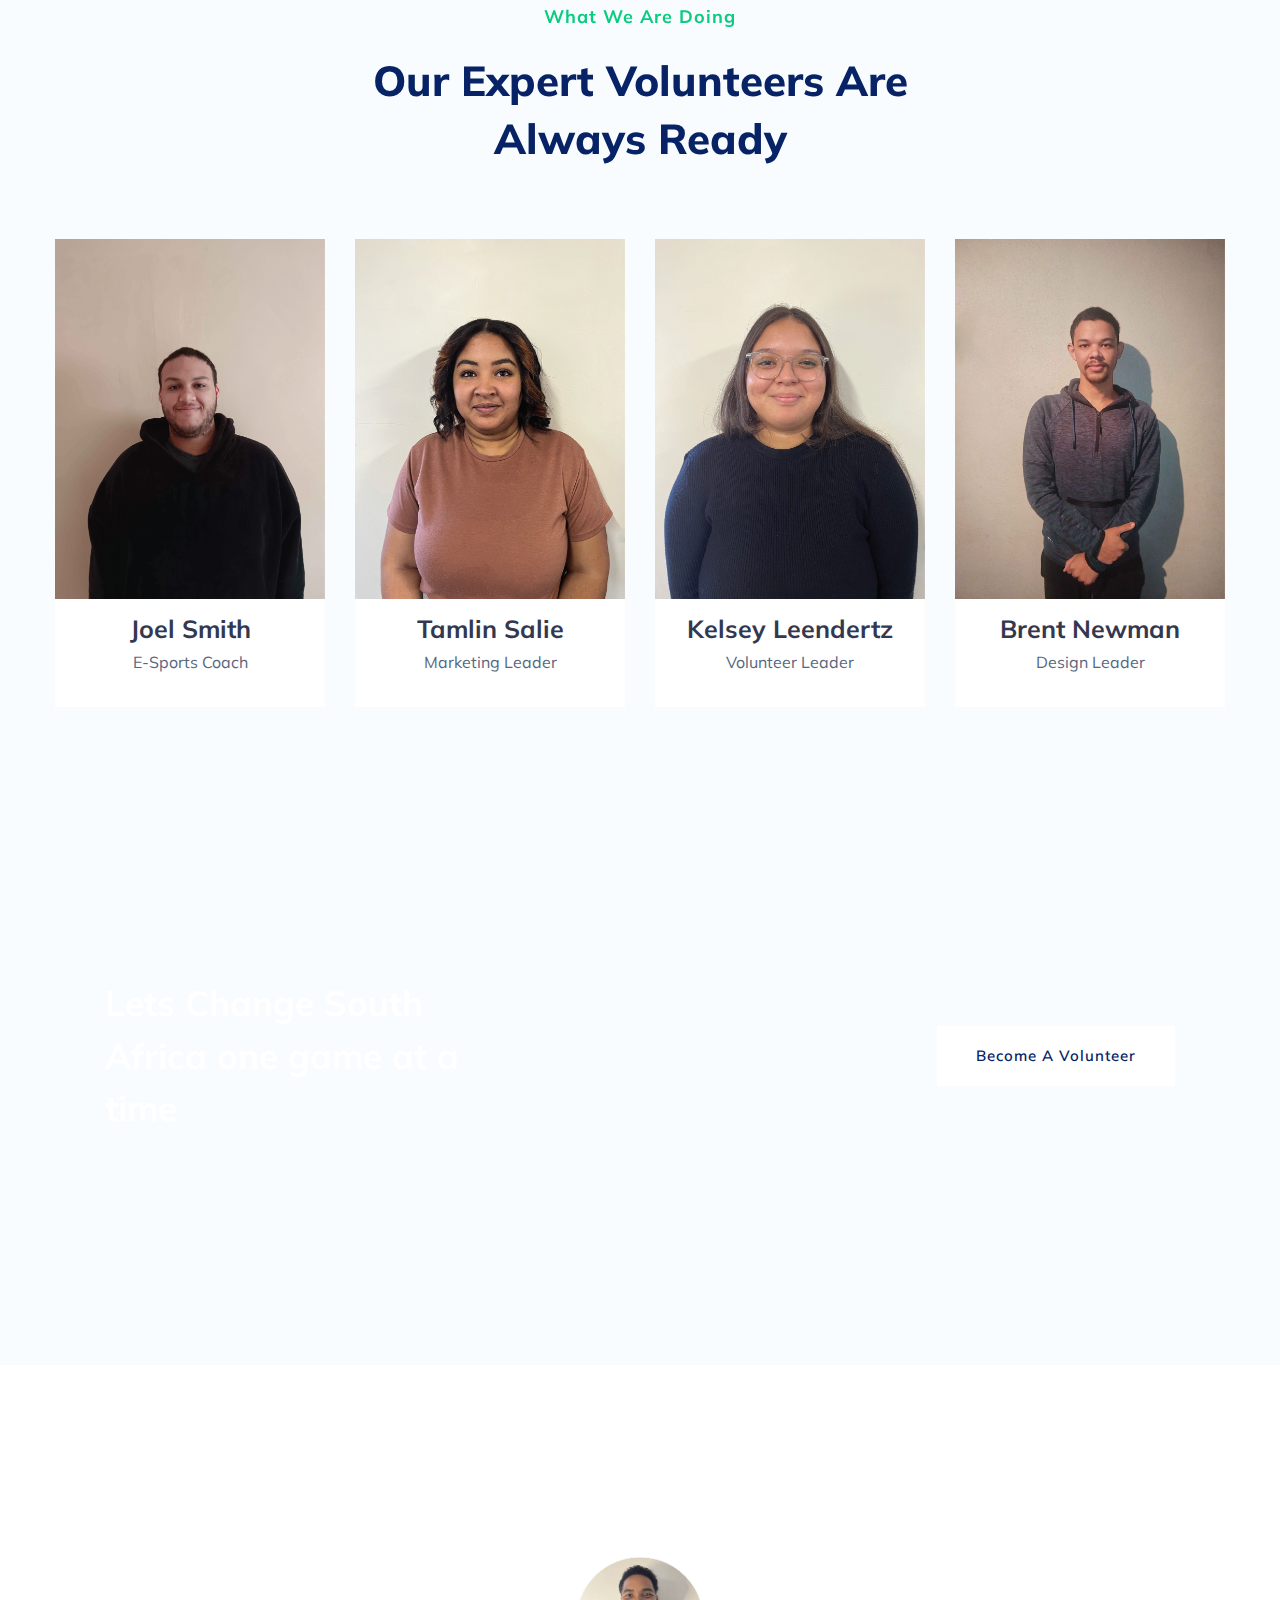
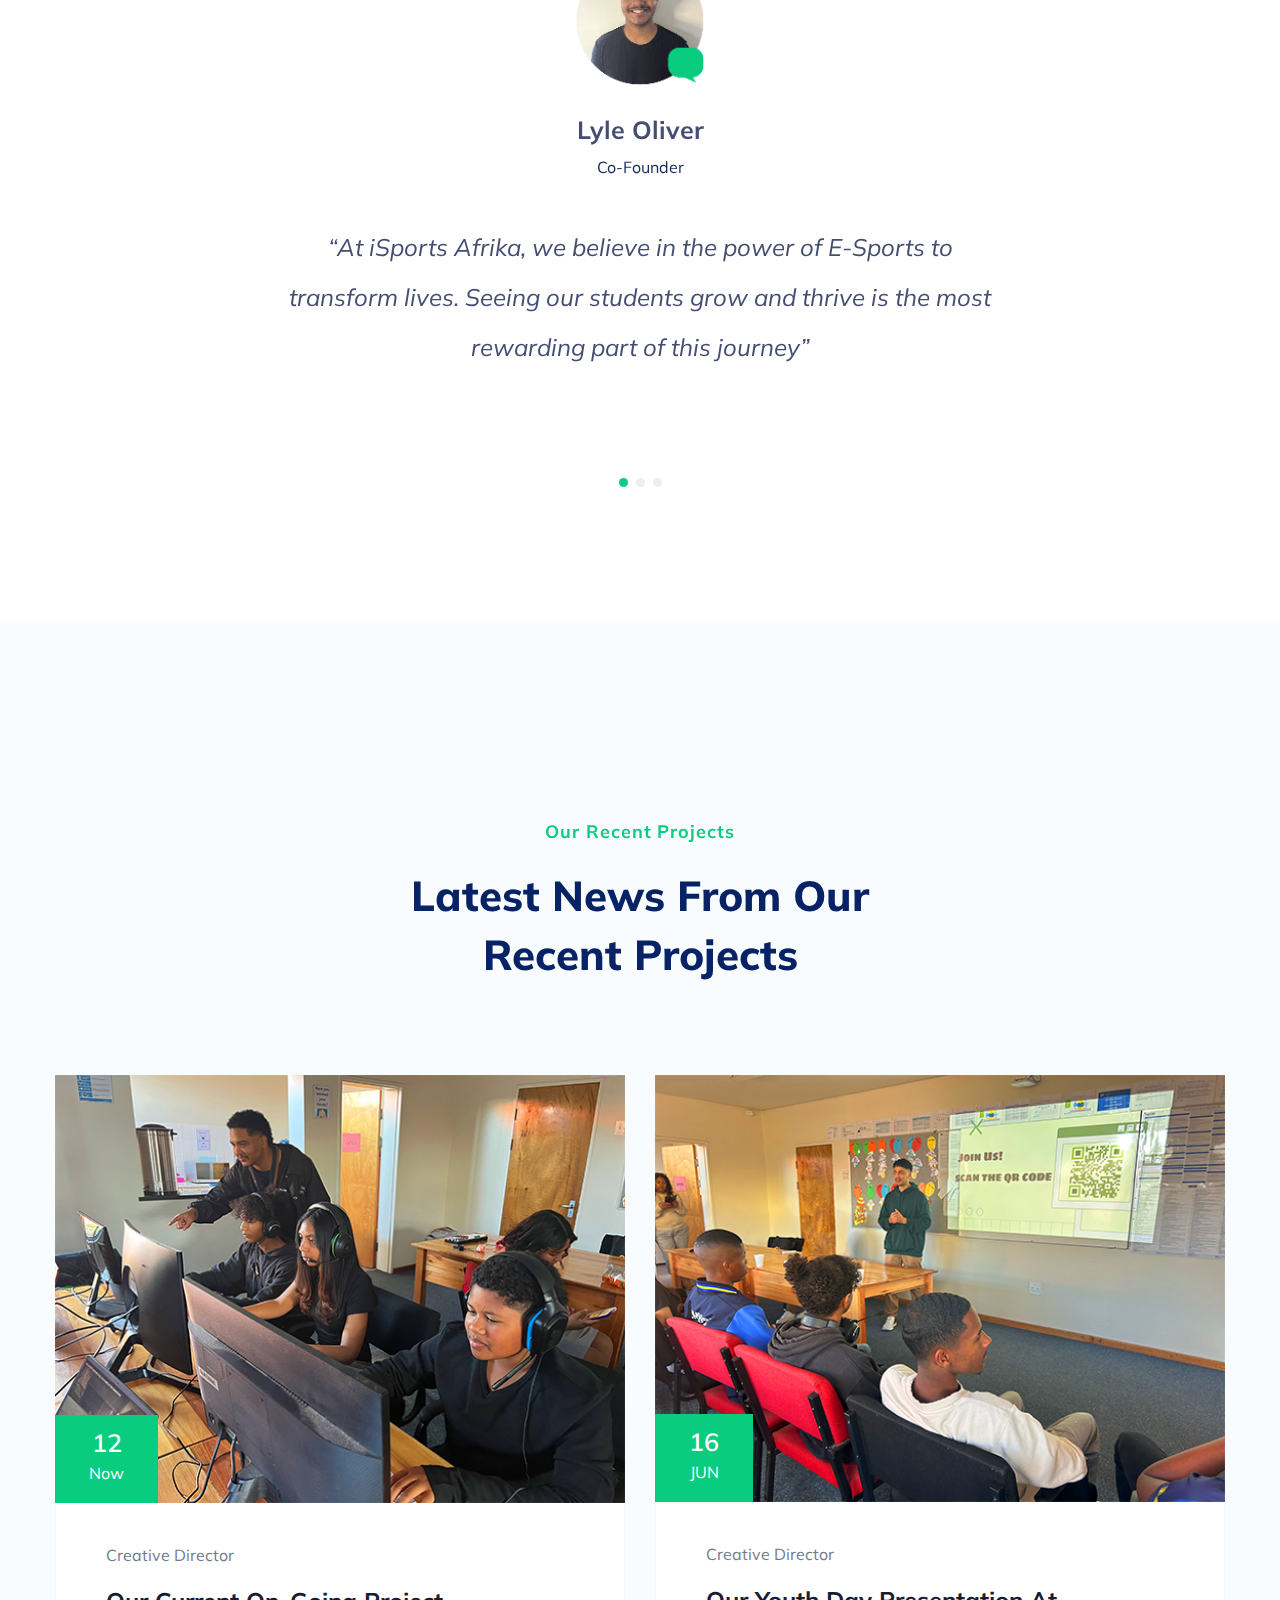
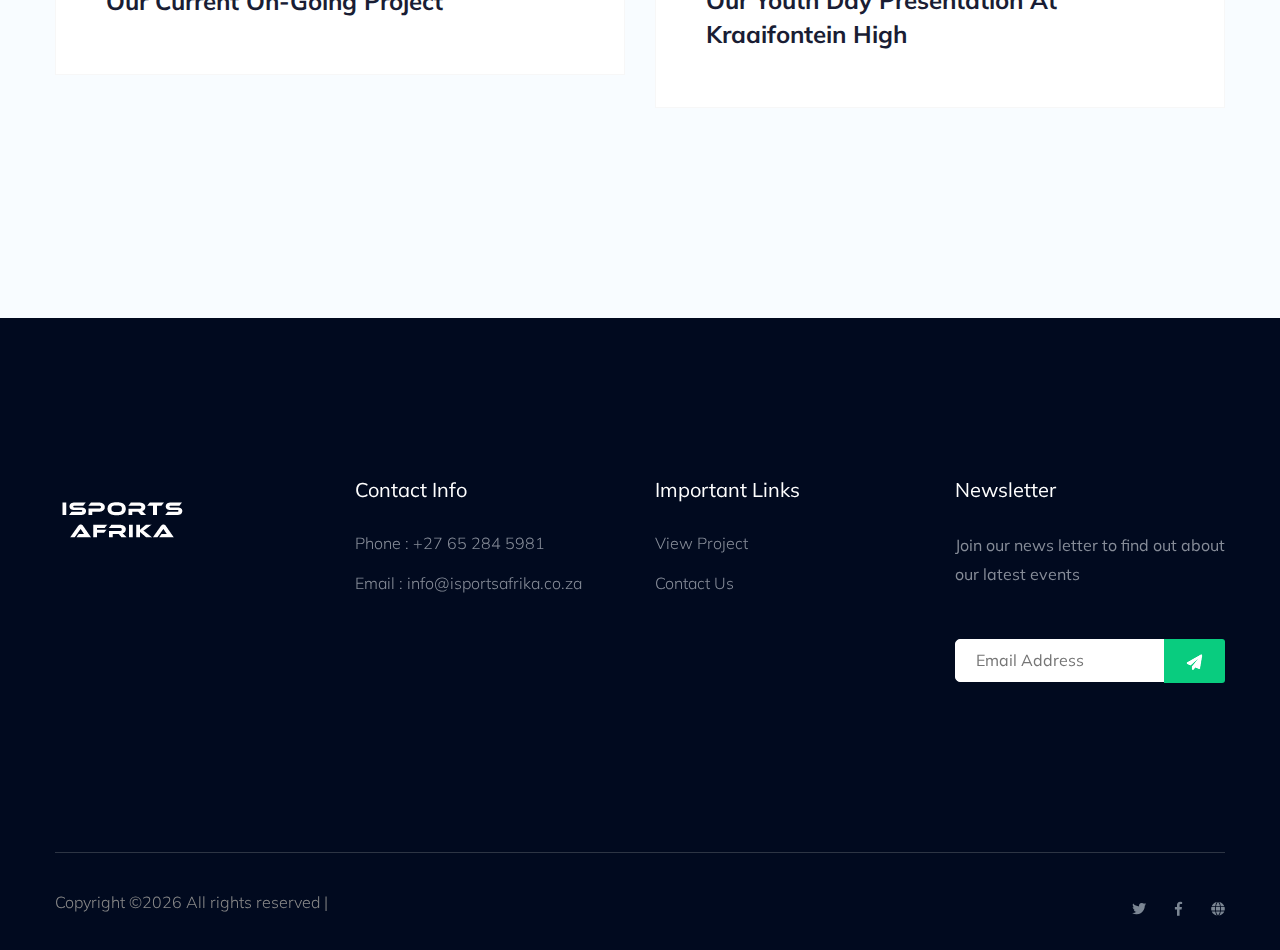
==== commit d3a66d3c: "Update index.html" ====
--- a/index.html
+++ b/index.html
@@ -424,7 +424,7 @@
                                 <img src="assets/img/gallery/blog_replace.png" alt="">
                                 <!-- Blog date -->
                                 <div class="blog-date text-center">
-                                    <span>10</span>
+                                    <span>12</span>
                                     <p>Now</p>
                                 </div>
                             </div>
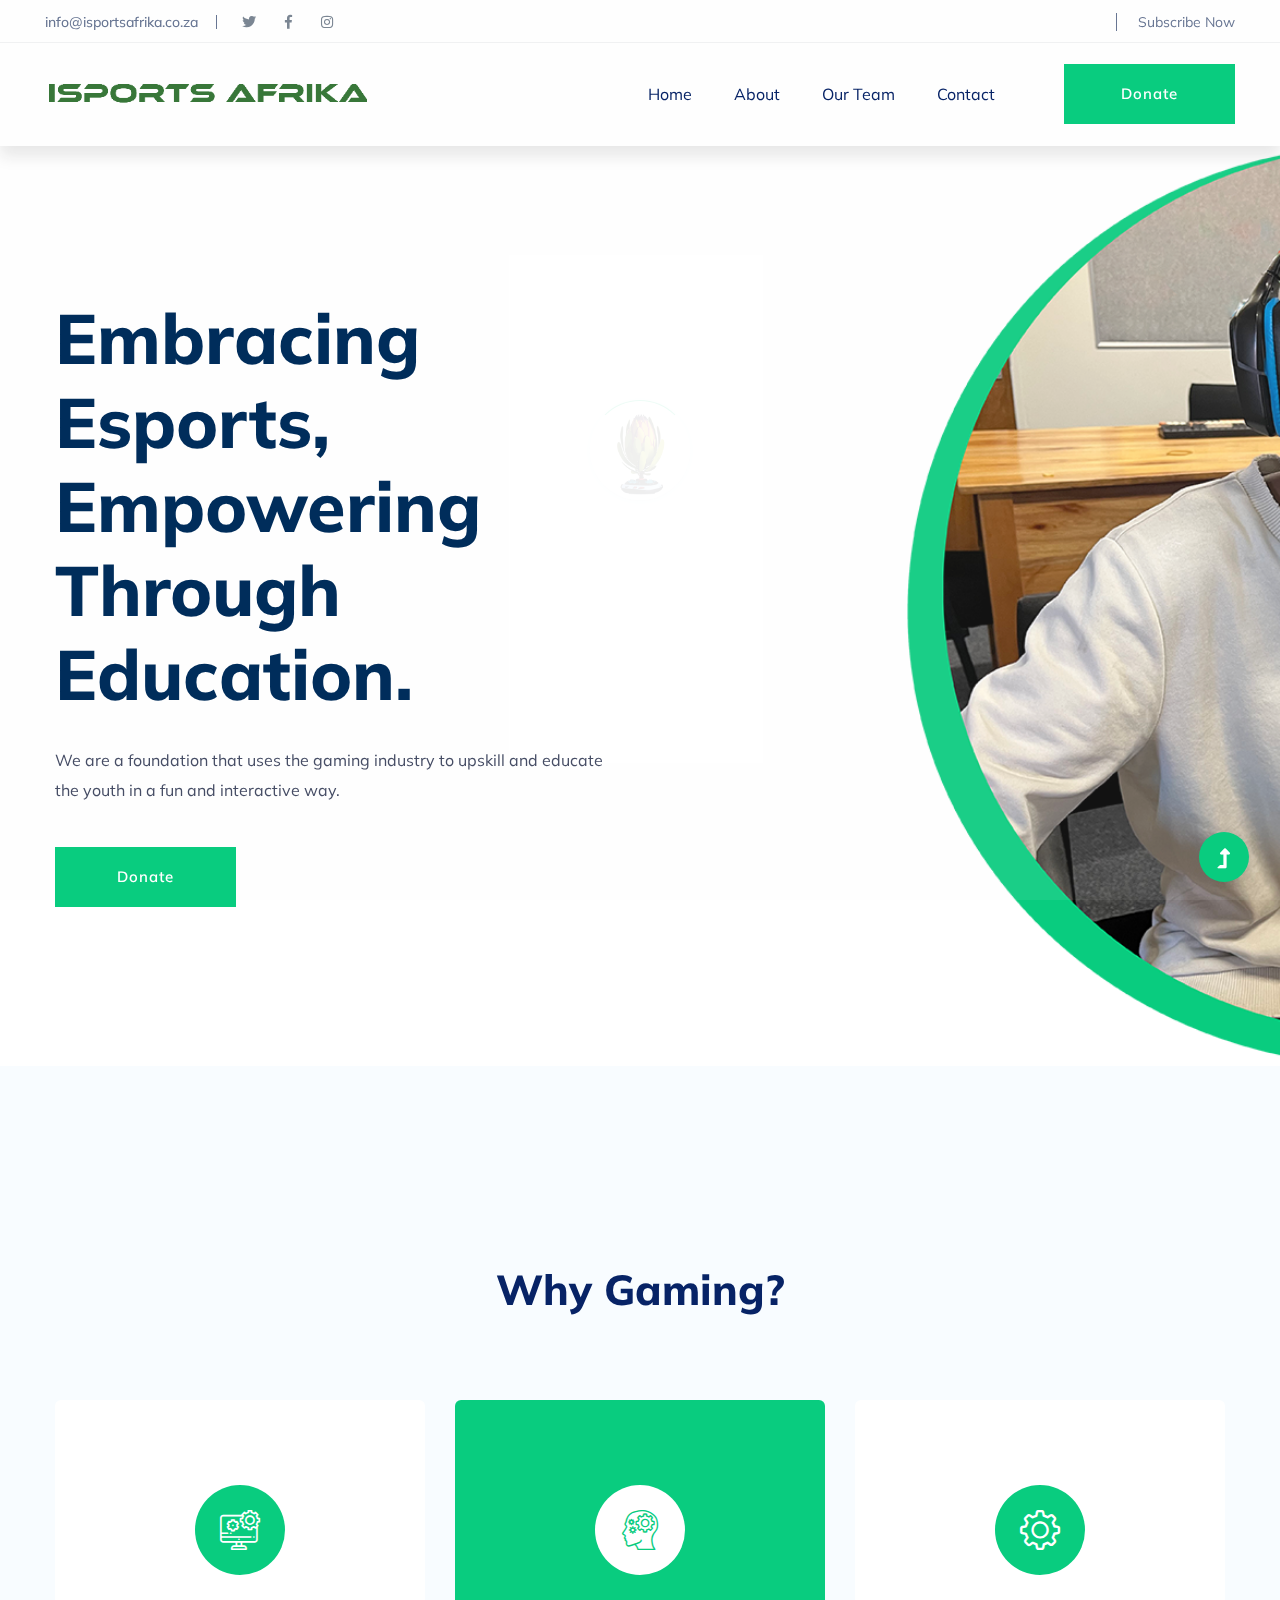
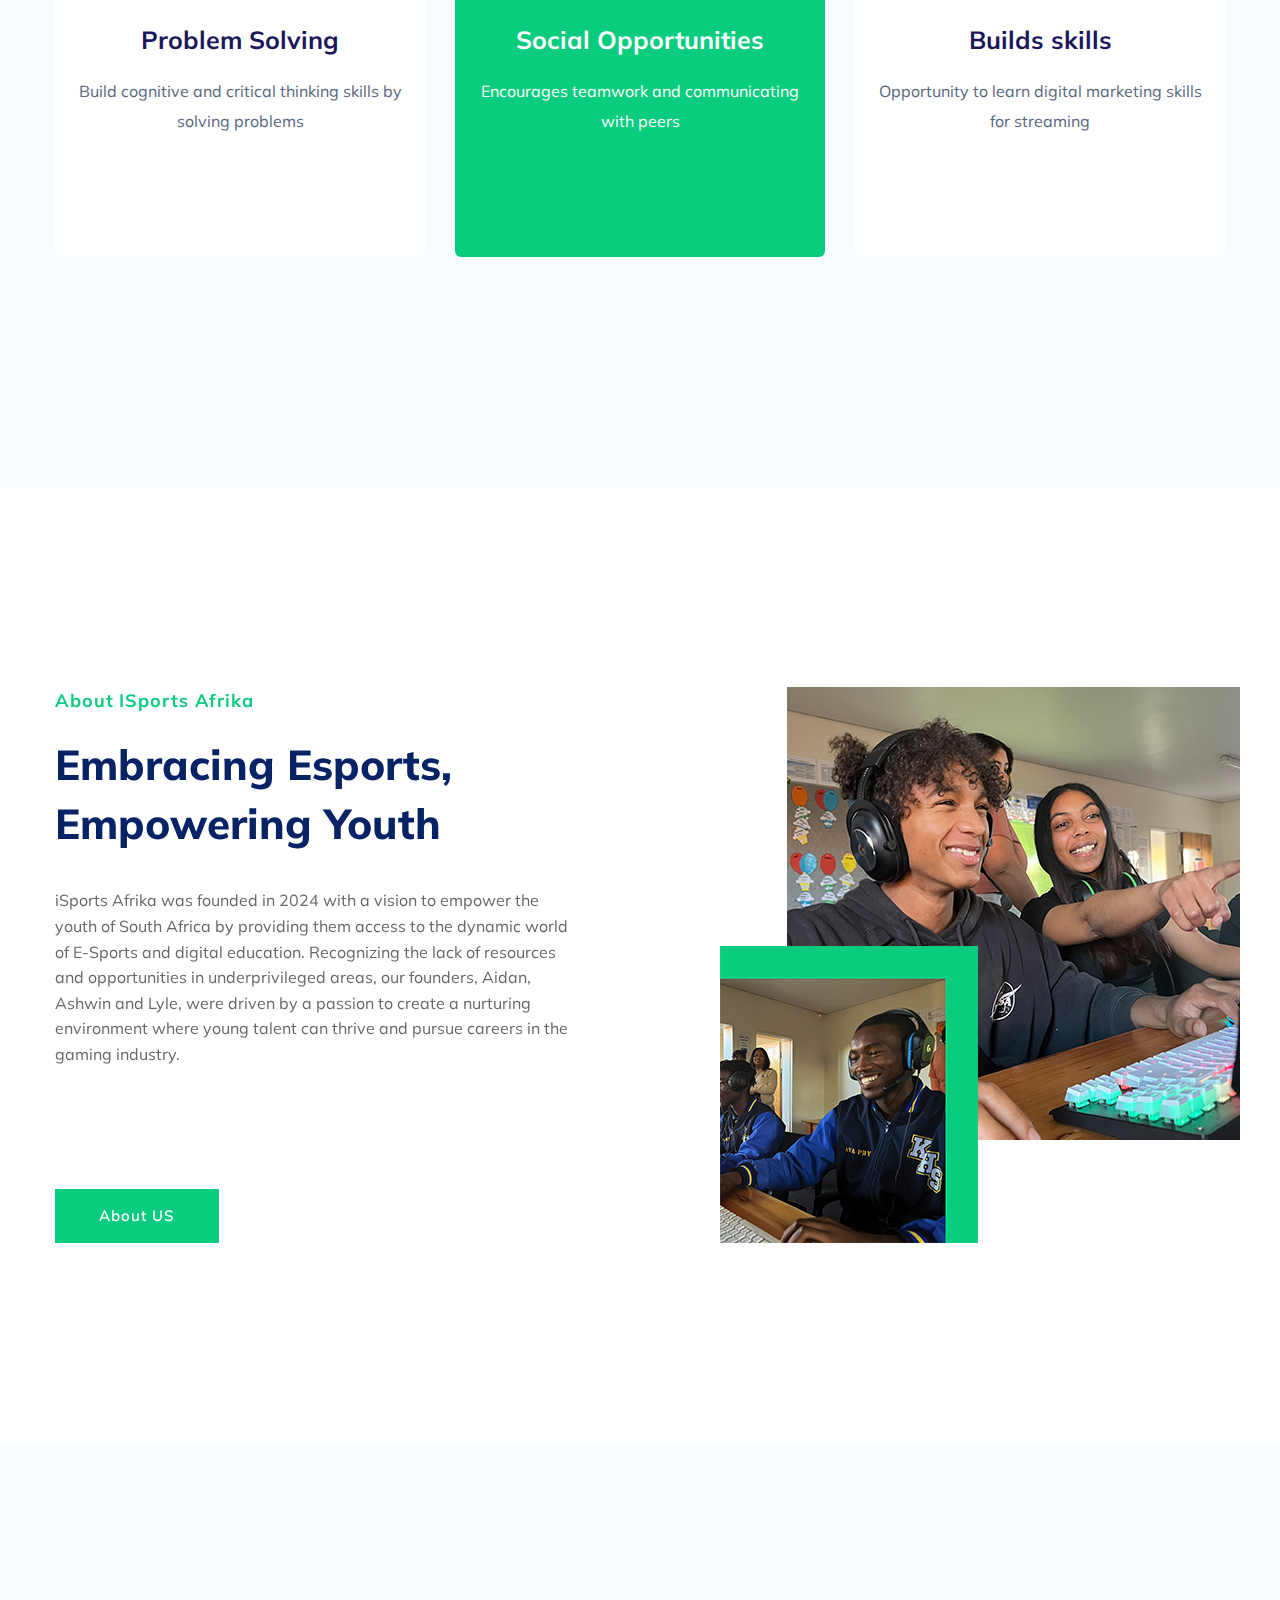
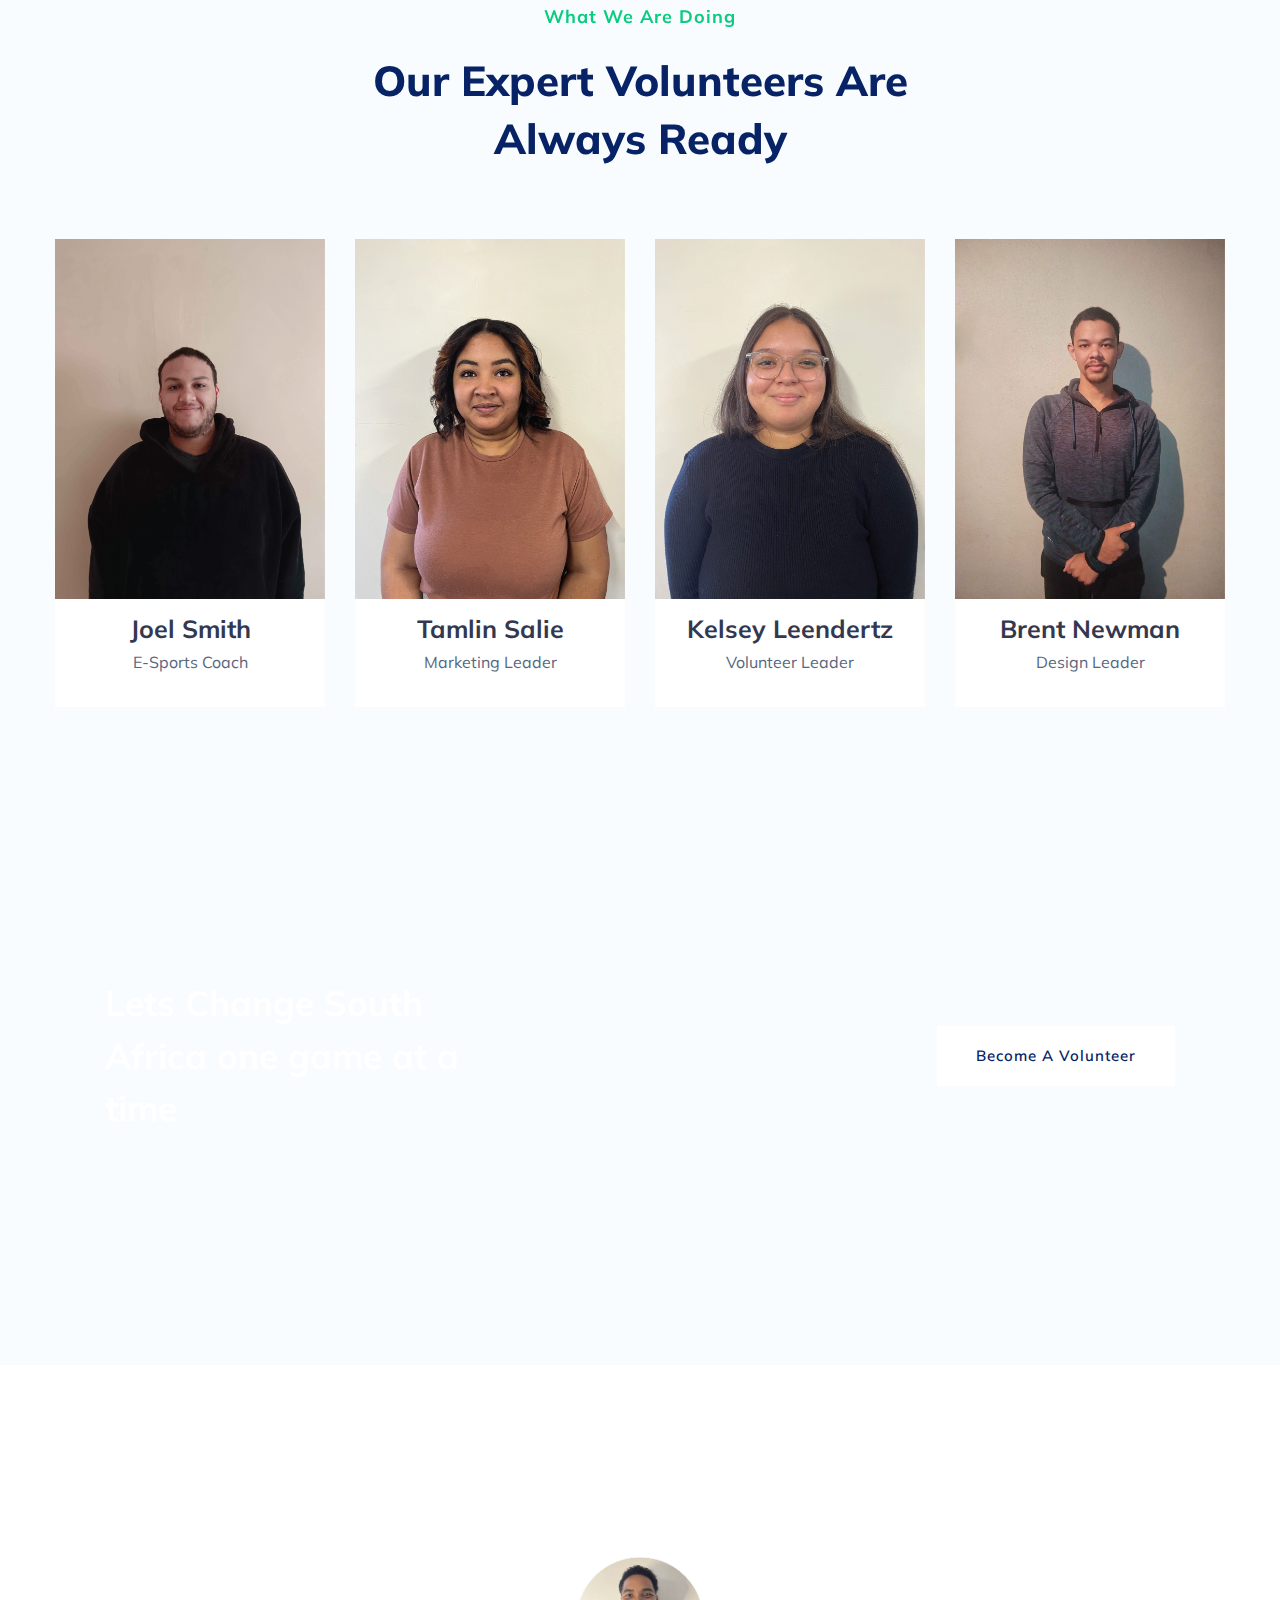
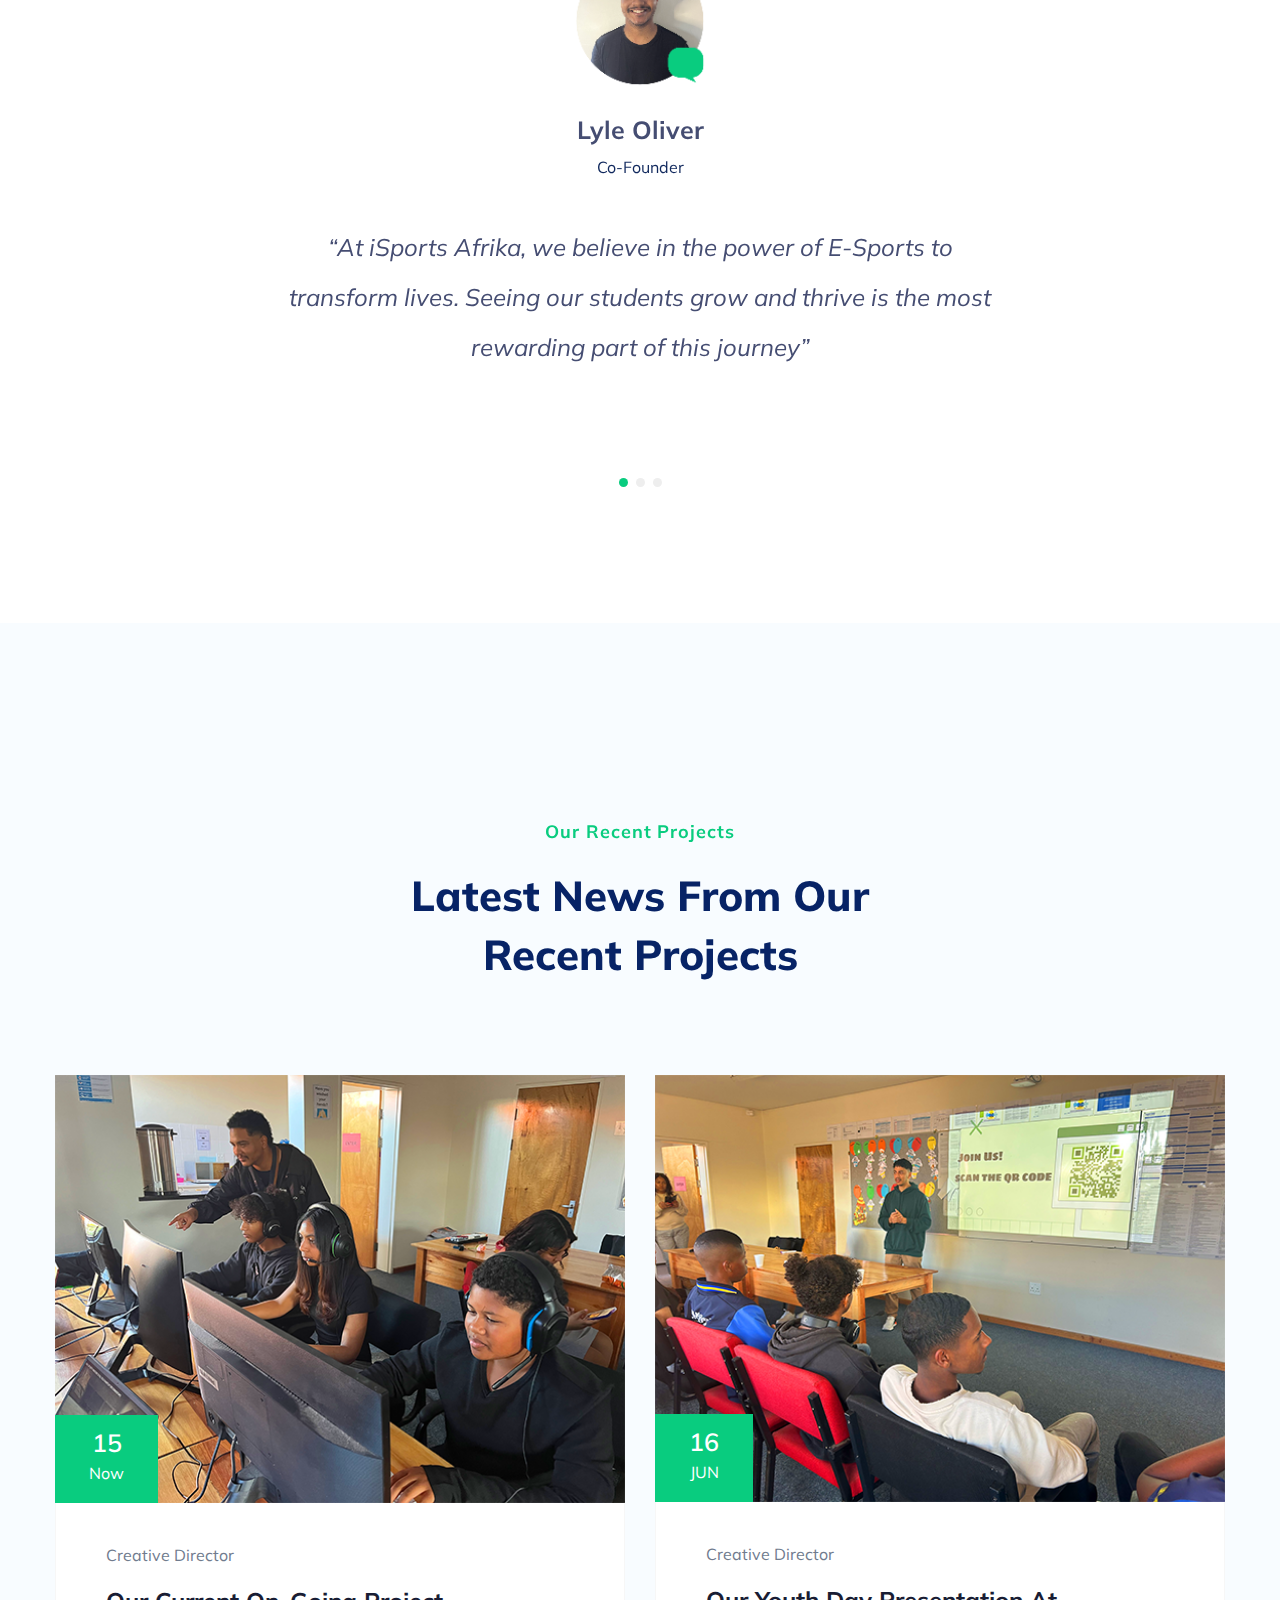
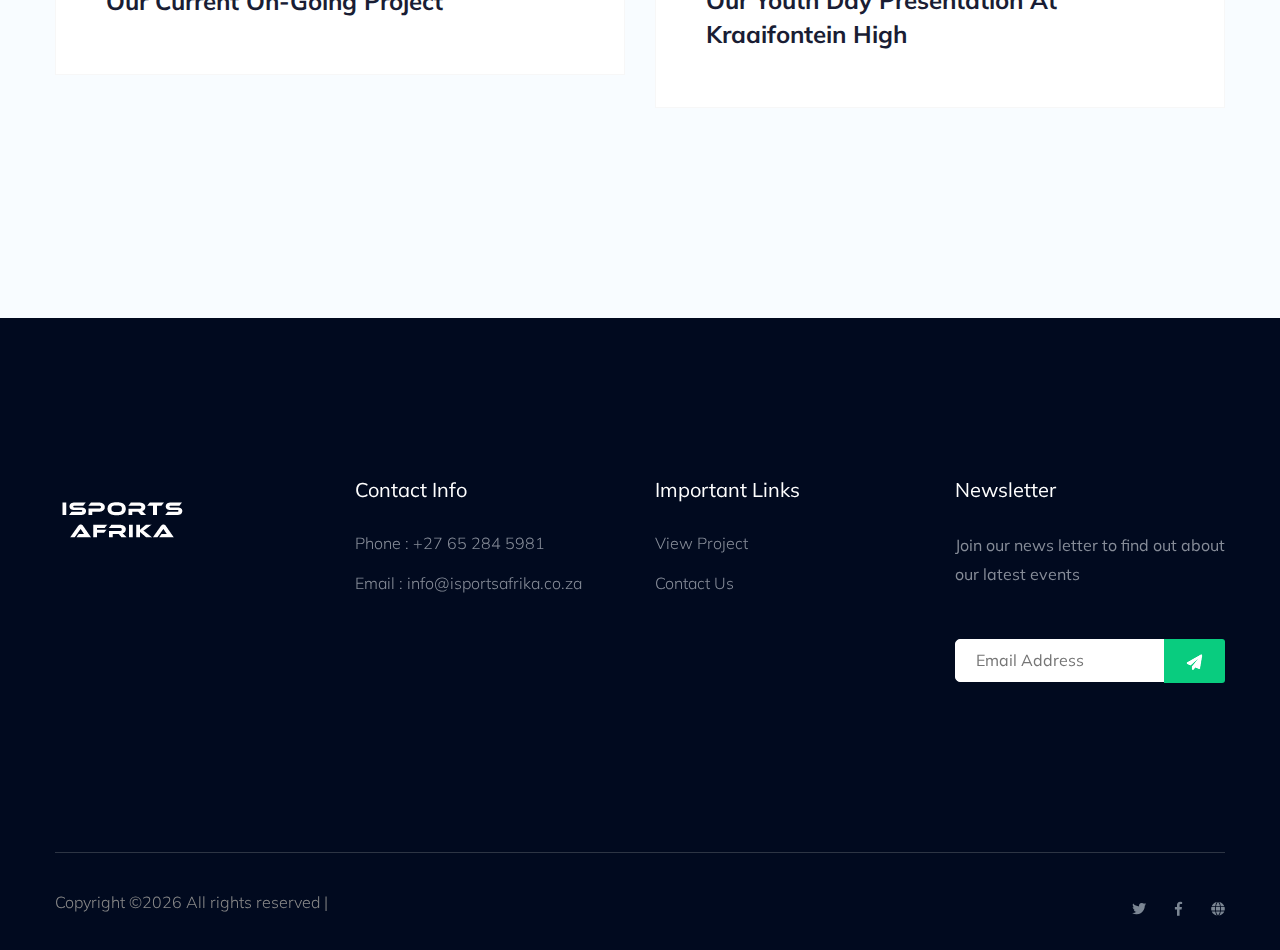
==== commit c8ff8551: "Update index.html" ====
--- a/index.html
+++ b/index.html
@@ -424,7 +424,7 @@
                                 <img src="assets/img/gallery/blog_replace.png" alt="">
                                 <!-- Blog date -->
                                 <div class="blog-date text-center">
-                                    <span>12</span>
+                                    <span>15</span>
                                     <p>Now</p>
                                 </div>
                             </div>
